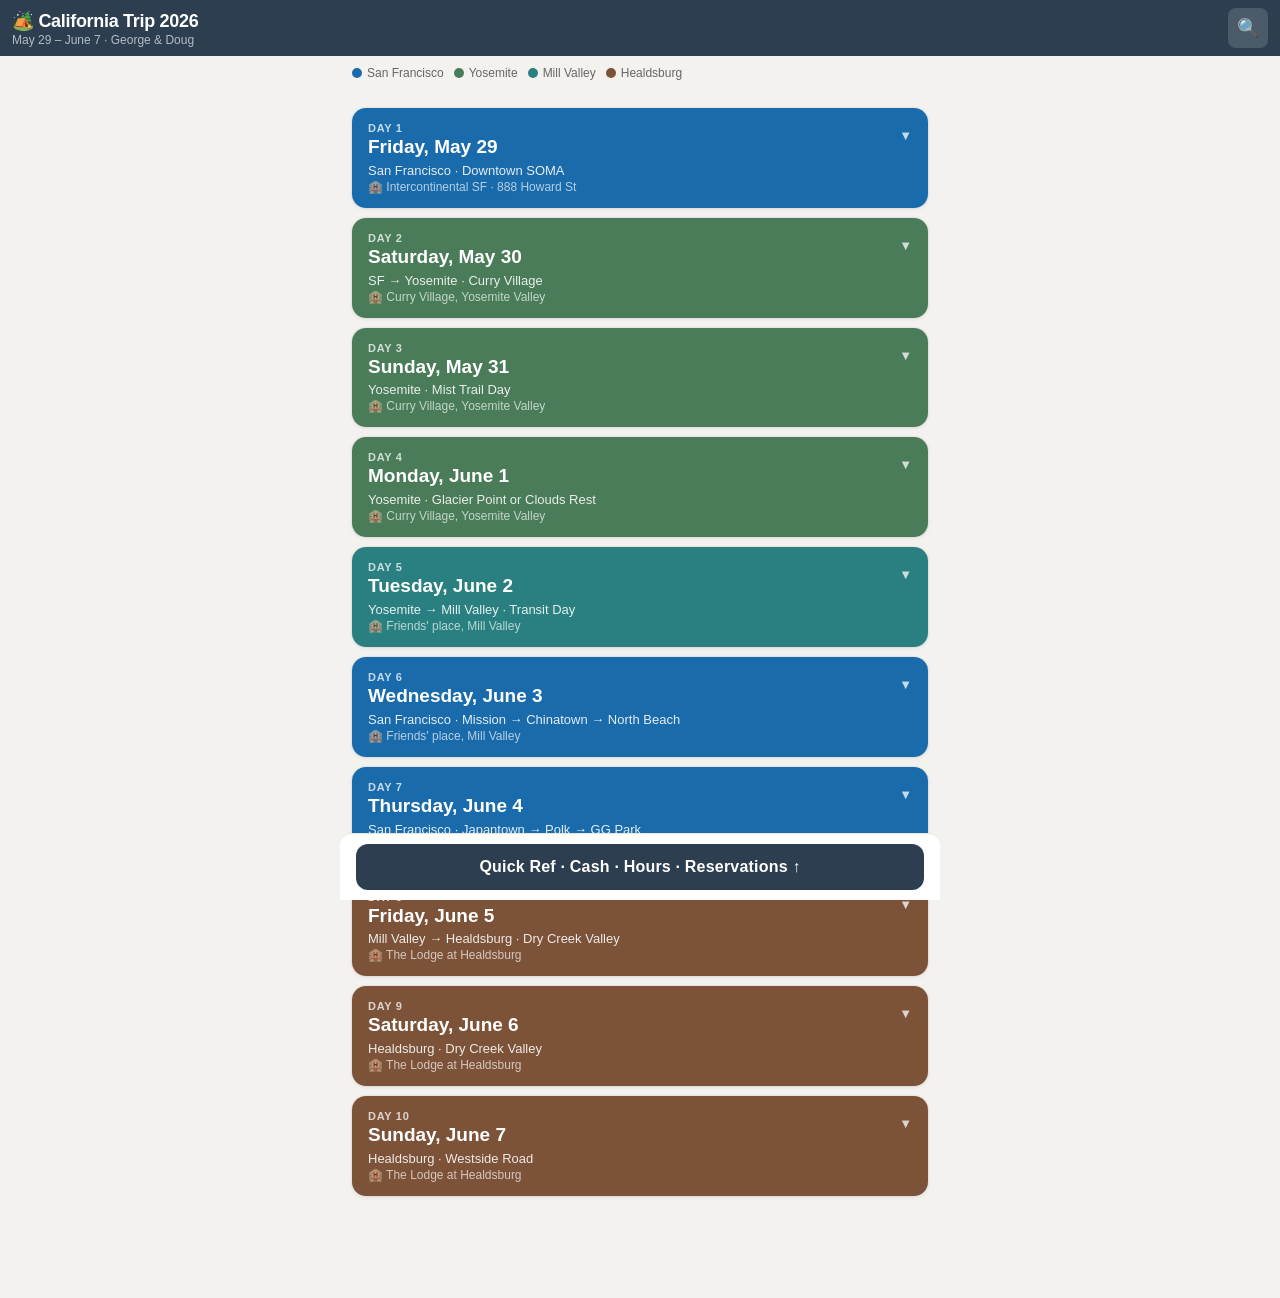
==== index.html @ 24414d47 "Add wedding weekend days and refactor JS state - Extend trip dates to June 7 (Days 9–10) - Update Da" ====
<!DOCTYPE html>
<html lang="en">
<head>
  <meta charset="UTF-8" />
  <meta name="viewport" content="width=device-width, initial-scale=1, viewport-fit=cover" />
  <meta name="theme-color" content="#2c3e50" />
  <meta name="apple-mobile-web-app-capable" content="yes" />
  <meta name="apple-mobile-web-app-status-bar-style" content="black-translucent" />
  <meta name="apple-mobile-web-app-title" content="CA Trip" />
  <link rel="manifest" href="manifest.json" />
  <link rel="apple-touch-icon" href="icon-192.svg" />
  <title>CA Trip 2026</title>
  <style>
    *, *::before, *::after { box-sizing: border-box; margin: 0; padding: 0; }

    :root {
      --bg: #f4f2ee;
      --card: #fff;
      --text: #1a1a1a;
      --muted: #666;
      --border: #e8e5df;
      --header-h: 56px;
    }

    html { font-size: 16px; }

    body {
      font-family: -apple-system, BlinkMacSystemFont, 'Segoe UI', Roboto, sans-serif;
      background: var(--bg);
      color: var(--text);
      min-height: 100vh;
      padding-bottom: calc(76px + env(safe-area-inset-bottom));
    }

    /* ── HEADER ── */
    #app-header {
      position: sticky;
      top: 0;
      z-index: 40;
      background: #2c3e50;
      color: #fff;
      padding-top: env(safe-area-inset-top);
    }

    .header-row {
      display: flex;
      align-items: center;
      justify-content: space-between;
      padding: 0 12px;
      height: var(--header-h);
    }

    .app-title {
      font-size: 18px;
      font-weight: 700;
      letter-spacing: -0.3px;
    }

    .app-dates {
      font-size: 12px;
      opacity: 0.65;
      font-weight: 400;
      margin-top: 1px;
    }

    .header-btn {
      width: 40px;
      height: 40px;
      border: none;
      background: rgba(255,255,255,0.15);
      color: #fff;
      border-radius: 8px;
      font-size: 18px;
      cursor: pointer;
      display: flex;
      align-items: center;
      justify-content: center;
      flex-shrink: 0;
    }

    .header-btn:active { background: rgba(255,255,255,0.28); }

    /* ── SEARCH ── */
    #search-bar {
      background: #243342;
      padding: 8px 12px;
      display: flex;
      gap: 8px;
      align-items: center;
    }

    #search-bar.hidden { display: none; }

    #search-input {
      flex: 1;
      background: #fff;
      border: none;
      border-radius: 8px;
      padding: 10px 14px;
      font-size: 16px;
      outline: none;
      color: var(--text);
    }

    #search-input::placeholder { color: #999; }

    #search-close-btn {
      background: rgba(255,255,255,0.15);
      border: none;
      color: #fff;
      border-radius: 8px;
      width: 36px;
      height: 36px;
      font-size: 16px;
      cursor: pointer;
      flex-shrink: 0;
    }

    #search-history {
      background: #2c3e50;
      padding: 6px 12px 10px;
      display: flex;
      flex-wrap: wrap;
      gap: 6px;
    }

    #search-history.hidden { display: none; }

    .history-chip {
      background: rgba(255,255,255,0.15);
      border: none;
      color: #fff;
      border-radius: 14px;
      padding: 5px 13px;
      font-size: 13px;
      cursor: pointer;
    }

    .history-chip:active { background: rgba(255,255,255,0.28); }

    /* ── SEARCH RESULTS ── */
    #search-results {
      background: var(--card);
      min-height: 60px;
    }

    #search-results.hidden { display: none; }

    .search-empty {
      padding: 40px 20px;
      text-align: center;
      color: var(--muted);
      font-size: 15px;
    }

    .search-result {
      padding: 14px 16px;
      border-bottom: 1px solid var(--border);
      cursor: pointer;
      -webkit-tap-highlight-color: transparent;
    }

    .search-result:active { background: #f5f5f2; }

    .result-tag {
      font-size: 11px;
      text-transform: uppercase;
      letter-spacing: 0.5px;
      color: #aaa;
      margin-bottom: 3px;
    }

    .result-main {
      font-size: 15px;
      font-weight: 600;
      color: var(--text);
      line-height: 1.3;
    }

    .result-sub {
      font-size: 13px;
      color: var(--muted);
      margin-top: 3px;
      line-height: 1.4;
    }

    mark {
      background: rgba(255, 210, 0, 0.45);
      color: inherit;
      border-radius: 2px;
      padding: 0 1px;
    }

    /* ── MAIN ── */
    #main-content { padding: 8px 0 16px; }

    /* ── DAY CARD ── */
    .day-card {
      margin: 8px 12px;
      border-radius: 14px;
      overflow: hidden;
      background: var(--card);
      box-shadow: 0 1px 4px rgba(0,0,0,0.08), 0 0 0 1px rgba(0,0,0,0.04);
    }

    .day-header {
      padding: 14px 16px;
      cursor: pointer;
      -webkit-tap-highlight-color: transparent;
      display: flex;
      align-items: flex-start;
      justify-content: space-between;
      gap: 12px;
      user-select: none;
    }

    .sf       .day-header { background: #1a6bac; }
    .yosemite .day-header { background: #4a7c59; }
    .marin    .day-header { background: #2a8080; }
    .healdsburg .day-header { background: #7c5339; }

    .day-header:active { filter: brightness(0.92); }

    .day-header-text { color: #fff; flex: 1; min-width: 0; }

    .day-label {
      font-size: 11px;
      font-weight: 700;
      text-transform: uppercase;
      letter-spacing: 0.7px;
      opacity: 0.75;
      margin-bottom: 2px;
    }

    .day-date {
      font-size: 19px;
      font-weight: 700;
      line-height: 1.2;
    }

    .day-loc {
      font-size: 13px;
      opacity: 0.88;
      margin-top: 4px;
    }

    .day-stay {
      font-size: 12px;
      opacity: 0.68;
      margin-top: 2px;
    }

    .chevron {
      color: rgba(255,255,255,0.75);
      font-size: 13px;
      flex-shrink: 0;
      margin-top: 6px;
      transition: transform 0.15s;
    }

    .day-card.open .chevron { transform: rotate(180deg); }

    /* ── SECTIONS ── */
    .sections { display: none; padding: 6px 10px 10px; }
    .day-card.open .sections { display: block; }

    .section {
      border: 1px solid var(--border);
      border-radius: 10px;
      margin: 6px 0;
      overflow: hidden;
      background: var(--card);
    }

    .section-header {
      display: flex;
      align-items: center;
      padding: 11px 13px;
      cursor: pointer;
      -webkit-tap-highlight-color: transparent;
      gap: 9px;
      background: #fafaf8;
      user-select: none;
    }

    .section-header:active { background: #f0ede8; }

    .section-icon { font-size: 18px; flex-shrink: 0; width: 24px; text-align: center; }

    .section-label-text {
      font-size: 15px;
      font-weight: 600;
      color: var(--text);
      flex: 1;
    }

    .section-badges { display: flex; gap: 4px; }

    .badge {
      font-size: 13px;
      line-height: 1;
      padding: 2px 1px;
    }

    .section-chev {
      font-size: 11px;
      color: #bbb;
      flex-shrink: 0;
      transition: transform 0.15s;
    }

    .section.open .section-chev { transform: rotate(180deg); }

    /* ── SECTION BODY ── */
    .section-body {
      display: none;
      padding: 12px 14px 14px;
      border-top: 1px solid var(--border);
    }

    .section.open .section-body { display: block; }

    .section-content {
      font-size: 14px;
      line-height: 1.65;
      color: #2a2a2a;
      white-space: pre-line;
    }

    .section-address {
      display: flex;
      align-items: flex-start;
      gap: 6px;
      margin-top: 10px;
      padding: 8px 10px;
      background: #f5f3ef;
      border-radius: 8px;
      font-size: 13px;
      color: #555;
      line-height: 1.4;
    }

    .section-notes { margin-top: 10px; display: flex; flex-direction: column; gap: 6px; }

    .note {
      display: flex;
      align-items: flex-start;
      gap: 8px;
      padding: 8px 10px;
      border-radius: 8px;
      font-size: 13px;
      line-height: 1.5;
    }

    .note-cash { background: #fef9e7; border: 1px solid #f0d060; color: #7a5800; }
    .note-warn { background: #fff3e0; border: 1px solid #ffcc80; color: #7a4400; }
    .note-res  { background: #e8f4fb; border: 1px solid #90caf9; color: #1a4e80; }
    .note-info { background: #f4f4f2; border: 1px solid #ddd;    color: #555; }

    .note-icon { flex-shrink: 0; }
    .note-text { flex: 1; }

    /* ── BOTTOM BAR ── */
    #bottom-bar {
      position: fixed;
      bottom: 0;
      left: 0;
      right: 0;
      padding: 10px 16px;
      padding-bottom: calc(10px + env(safe-area-inset-bottom));
      background: var(--card);
      border-top: 1px solid var(--border);
      z-index: 40;
    }

    #quick-ref-btn {
      width: 100%;
      padding: 14px;
      background: #2c3e50;
      color: #fff;
      border: none;
      border-radius: 12px;
      font-size: 16px;
      font-weight: 600;
      cursor: pointer;
      letter-spacing: 0.2px;
    }

    #quick-ref-btn:active { background: #243342; }

    /* ── QUICK REF SHEET ── */
    #sheet-backdrop {
      position: fixed;
      inset: 0;
      background: rgba(0,0,0,0.45);
      z-index: 50;
      opacity: 0;
      transition: opacity 0.2s;
      display: none;
    }

    #sheet-backdrop.vis { opacity: 1; }

    #quick-ref-sheet {
      position: fixed;
      bottom: 0;
      left: 0;
      right: 0;
      background: var(--card);
      border-radius: 18px 18px 0 0;
      z-index: 51;
      display: none;
      flex-direction: column;
      max-height: 82vh;
      transform: translateY(100%);
      transition: transform 0.25s ease-out;
      box-shadow: 0 -4px 24px rgba(0,0,0,0.18);
    }

    #quick-ref-sheet.vis { transform: translateY(0); display: flex; }

    .sheet-handle {
      width: 38px;
      height: 4px;
      background: #ccc;
      border-radius: 2px;
      margin: 12px auto 2px;
      flex-shrink: 0;
    }

    .sheet-title-row {
      display: flex;
      align-items: center;
      justify-content: space-between;
      padding: 6px 16px 12px;
      flex-shrink: 0;
    }

    .sheet-title { font-size: 17px; font-weight: 700; }

    .sheet-close-btn {
      width: 30px;
      height: 30px;
      border: none;
      background: #eeece8;
      border-radius: 50%;
      font-size: 15px;
      color: #555;
      cursor: pointer;
      display: flex;
      align-items: center;
      justify-content: center;
    }

    .sheet-tabs {
      display: flex;
      border-bottom: 1px solid var(--border);
      overflow-x: auto;
      -webkit-overflow-scrolling: touch;
      scrollbar-width: none;
      flex-shrink: 0;
    }

    .sheet-tabs::-webkit-scrollbar { display: none; }

    .sheet-tab {
      flex-shrink: 0;
      padding: 11px 15px;
      border: none;
      background: none;
      font-size: 14px;
      font-weight: 500;
      cursor: pointer;
      color: #888;
      border-bottom: 2px solid transparent;
      white-space: nowrap;
    }

    .sheet-tab.active {
      color: #2c3e50;
      border-bottom-color: #2c3e50;
      font-weight: 700;
    }

    #sheet-content {
      overflow-y: auto;
      -webkit-overflow-scrolling: touch;
      flex: 1;
      padding: 4px 16px calc(20px + env(safe-area-inset-bottom));
    }

    .ref-item {
      padding: 13px 0;
      border-bottom: 1px solid var(--border);
    }

    .ref-item:last-child { border-bottom: none; }

    .ref-name {
      font-size: 15px;
      font-weight: 600;
      color: var(--text);
      margin-bottom: 3px;
    }

    .ref-detail {
      font-size: 14px;
      color: var(--muted);
      line-height: 1.5;
    }

    /* ── LEGEND ── */
    .legend {
      display: flex;
      gap: 10px;
      flex-wrap: wrap;
      padding: 10px 12px;
      margin: 0 12px 0;
    }

    .legend-item {
      display: flex;
      align-items: center;
      gap: 5px;
      font-size: 12px;
      color: var(--muted);
    }

    .legend-dot {
      width: 10px;
      height: 10px;
      border-radius: 50%;
      flex-shrink: 0;
    }

    /* ── DEEP DIVE SHEET ── */
    #deep-dive-sheet {
      position: fixed;
      bottom: 0; left: 0; right: 0;
      background: var(--card);
      border-radius: 18px 18px 0 0;
      z-index: 51;
      display: none;
      flex-direction: column;
      max-height: 90vh;
      transform: translateY(100%);
      transition: transform 0.25s ease-out;
      box-shadow: 0 -4px 24px rgba(0,0,0,0.18);
    }

    #deep-dive-sheet.vis { transform: translateY(0); display: flex; }

    .dd-header {
      display: flex;
      align-items: flex-start;
      justify-content: space-between;
      padding: 6px 16px 10px;
      flex-shrink: 0;
      gap: 12px;
      border-bottom: 1px solid var(--border);
    }

    .dd-day-badge {
      font-size: 11px;
      font-weight: 700;
      text-transform: uppercase;
      letter-spacing: 0.5px;
      color: var(--muted);
      margin-bottom: 2px;
    }

    .dd-title { font-size: 16px; font-weight: 700; color: var(--text); line-height: 1.3; }
    .dd-subtitle { font-size: 13px; color: var(--muted); margin-top: 2px; }

    #dd-content {
      overflow-y: auto;
      -webkit-overflow-scrolling: touch;
      flex: 1;
      padding-bottom: calc(24px + env(safe-area-inset-bottom));
    }

    .dd-timeline { padding: 12px 16px 14px; border-bottom: 1px solid var(--border); }

    .dd-group-label {
      font-size: 11px;
      font-weight: 700;
      text-transform: uppercase;
      letter-spacing: 0.5px;
      color: var(--muted);
      padding: 14px 16px 2px;
    }

    .timeline-row {
      display: flex;
      gap: 10px;
      padding: 7px 0;
      border-bottom: 1px solid #f0ede8;
      align-items: baseline;
    }

    .timeline-row:last-child { border-bottom: none; }

    .timeline-time {
      font-size: 12px;
      color: var(--muted);
      flex-shrink: 0;
      width: 104px;
      font-variant-numeric: tabular-nums;
    }

    .timeline-info { flex: 1; }
    .timeline-activity { font-size: 14px; font-weight: 600; color: var(--text); }
    .timeline-note { font-size: 12px; color: var(--muted); margin-top: 1px; }

    .dd-section { border-top: 1px solid var(--border); }

    .dd-section-header {
      display: flex;
      align-items: center;
      padding: 12px 16px;
      cursor: pointer;
      -webkit-tap-highlight-color: transparent;
      gap: 10px;
      user-select: none;
    }

    .dd-section-header:active { background: #f5f3ef; }
    .dd-section-icon { font-size: 18px; flex-shrink: 0; width: 24px; text-align: center; }

    .dd-section-label-wrap { flex: 1; }
    .dd-section-label { font-size: 15px; font-weight: 600; color: var(--text); }
    .dd-section-meta { font-size: 12px; color: var(--muted); margin-top: 1px; }

    .dd-chev { font-size: 11px; color: #bbb; flex-shrink: 0; transition: transform 0.15s; }
    .dd-section.open .dd-chev { transform: rotate(180deg); }

    .dd-section-body { display: none; padding: 2px 16px 14px; }
    .dd-section.open .dd-section-body { display: block; }

    .dd-content-text {
      font-size: 14px;
      line-height: 1.65;
      color: #2a2a2a;
      white-space: pre-line;
    }

    .dd-address {
      display: flex;
      gap: 6px;
      margin: 8px 0;
      padding: 8px 10px;
      background: #f5f3ef;
      border-radius: 8px;
      font-size: 13px;
      color: #555;
    }

    .dd-tips { margin-top: 10px; display: flex; flex-direction: column; gap: 3px; }

    .dd-tip {
      display: flex;
      align-items: flex-start;
      gap: 8px;
      font-size: 13px;
      color: #444;
      line-height: 1.5;
      padding: 3px 0;
    }

    .dd-tip-dot {
      width: 5px; height: 5px;
      border-radius: 50%;
      background: #bbb;
      flex-shrink: 0;
      margin-top: 7px;
    }

    /* Checklist */
    .dd-checklist { padding: 6px 16px 8px; }

    .checklist-item {
      display: flex;
      align-items: flex-start;
      gap: 10px;
      padding: 9px 0;
      border-bottom: 1px solid #f0ede8;
      cursor: pointer;
      -webkit-tap-highlight-color: transparent;
    }

    .checklist-item:last-child { border-bottom: none; }

    .checklist-cb {
      width: 20px; height: 20px;
      border: 2px solid #ccc;
      border-radius: 5px;
      flex-shrink: 0;
      margin-top: 1px;
      display: flex;
      align-items: center;
      justify-content: center;
      font-size: 12px;
      transition: background 0.1s, border-color 0.1s;
    }

    .checklist-item.checked .checklist-cb { background: #4a7c59; border-color: #4a7c59; color: #fff; }
    .checklist-text { font-size: 14px; color: var(--text); line-height: 1.5; flex: 1; }
    .checklist-item.checked .checklist-text { color: #aaa; text-decoration: line-through; }

    /* Deep dive button on day card */
    .deep-dive-btn-wrap { padding: 4px 4px 8px; }

    .deep-dive-btn {
      width: 100%;
      padding: 11px 14px;
      background: #f0ede8;
      border: 1px solid var(--border);
      border-radius: 10px;
      font-size: 14px;
      font-weight: 600;
      color: #2c3e50;
      cursor: pointer;
      text-align: left;
      display: flex;
      align-items: center;
      gap: 8px;
    }

    .deep-dive-btn:active { background: #e5e1da; }
    .deep-dive-btn-arrow { margin-left: auto; color: #aaa; }

    /* ── RESPONSIVE ── */
    @media (min-width: 600px) {
      #main-content, .legend { max-width: 600px; margin-left: auto; margin-right: auto; }
      .day-card { margin: 10px auto; max-width: 576px; }
      #bottom-bar { max-width: 600px; left: 50%; transform: translateX(-50%); border-radius: 12px 12px 0 0; }
      #quick-ref-sheet { max-width: 600px; left: 50%; transform: translateX(-50%) translateY(100%); border-radius: 18px 18px 0 0; }
      #quick-ref-sheet.vis { transform: translateX(-50%) translateY(0); }
      #deep-dive-sheet { max-width: 600px; left: 50%; transform: translateX(-50%) translateY(100%); border-radius: 18px 18px 0 0; }
      #deep-dive-sheet.vis { transform: translateX(-50%) translateY(0); }
    }
  </style>
</head>
<body>

<!-- ── HEADER ── -->
<header id="app-header">
  <div class="header-row">
    <div>
      <div class="app-title">🏕️ California Trip 2026</div>
      <div class="app-dates">May 29 – June 7 · George &amp; Doug</div>
    </div>
    <button class="header-btn" id="search-toggle" aria-label="Search">🔍</button>
  </div>
  <div id="search-bar" class="hidden">
    <input type="search" id="search-input" placeholder="Search places, times, addresses…" autocomplete="off" />
    <button id="search-close-btn">✕</button>
  </div>
  <div id="search-history" class="hidden"></div>
</header>

<!-- ── SEARCH RESULTS ── -->
<div id="search-results" class="hidden"></div>

<!-- ── LEGEND ── -->
<div class="legend" id="legend">
  <div class="legend-item"><div class="legend-dot" style="background:#1a6bac"></div> San Francisco</div>
  <div class="legend-item"><div class="legend-dot" style="background:#4a7c59"></div> Yosemite</div>
  <div class="legend-item"><div class="legend-dot" style="background:#2a8080"></div> Mill Valley</div>
  <div class="legend-item"><div class="legend-dot" style="background:#7c5339"></div> Healdsburg</div>
</div>

<!-- ── MAIN ── -->
<main id="main-content"></main>

<!-- ── BOTTOM BAR ── -->
<div id="bottom-bar">
  <button id="quick-ref-btn">Quick Ref · Cash · Hours · Reservations ↑</button>
</div>

<!-- ── QUICK REF SHEET ── -->
<div id="sheet-backdrop"></div>
<div id="quick-ref-sheet">
  <div class="sheet-handle"></div>
  <div class="sheet-title-row">
    <span class="sheet-title">Quick Reference</span>
    <button class="sheet-close-btn" id="sheet-close-btn">✕</button>
  </div>
  <div class="sheet-tabs">
    <button class="sheet-tab active" data-tab="cashOnly">💵 Cash Only</button>
    <button class="sheet-tab" data-tab="hours">⏰ Hours</button>
    <button class="sheet-tab" data-tab="reservations">📋 Reservations</button>
    <button class="sheet-tab" data-tab="transit">🚗 Transit</button>
  </div>
  <div id="sheet-content"></div>
</div>

<!-- ── DEEP DIVE SHEET ── -->
<div id="deep-dive-sheet">
  <div class="sheet-handle"></div>
  <div class="dd-header">
    <div>
      <div class="dd-day-badge" id="dd-day-badge"></div>
      <div class="dd-title" id="dd-title"></div>
      <div class="dd-subtitle" id="dd-subtitle"></div>
    </div>
    <button class="sheet-close-btn" id="deep-dive-close-btn">✕</button>
  </div>
  <div id="dd-content"></div>
</div>

<script>
// ─── DATA ────────────────────────────────────────────────────────────────────

const DAYS = [
  {
    id: 1,
    date: 'Friday, May 29',
    location: 'San Francisco',
    sublocation: 'Downtown SOMA',
    theme: 'sf',
    stay: 'Intercontinental SF · 888 Howard St',
    sections: [
      {
        label: 'Arrival',
        icon: '✈️',
        content: 'Land SFO ~10am. Drive to Intercontinental, check in, get settled.',
        address: 'Intercontinental SF · 888 Howard St, San Francisco',
        notes: []
      },
      {
        label: 'Lunch',
        icon: '🍴',
        content: 'Ferry Building Marketplace — artisan food vendors, local produce, great for grazing. Walkable from hotel across the Embarcadero.',
        address: '1 Ferry Building, San Francisco',
        notes: [
          { type: 'info', text: '~15 min walk from Intercontinental via Embarcadero' }
        ]
      },
      {
        label: 'Afternoon',
        icon: '🏛️',
        content: 'SOMA exploration: SFMOMA, nearby galleries, neighborhood walk.',
        address: 'SFMOMA · 151 3rd St, San Francisco',
        notes: [
          { type: 'info', text: 'SFMOMA hours: 10am–5pm daily (Thu until 9pm)' }
        ]
      },
      {
        label: 'Dinner',
        icon: '🍽️',
        content: 'Anchovy Bar — seafood-focused, wine-driven spot in the Mission District.',
        address: '579 Valencia St, San Francisco',
        notes: []
      },
      {
        label: 'Evening',
        icon: '🌙',
        content: 'Return to Intercontinental. Rest up — early Yosemite departure tomorrow.',
        notes: []
      }
    ]
  },
  {
    id: 2,
    date: 'Saturday, May 30',
    location: 'SF → Yosemite',
    sublocation: 'Curry Village',
    theme: 'yosemite',
    stay: 'Curry Village, Yosemite Valley',
    sections: [
      {
        label: 'Morning',
        icon: '☕',
        content: 'Meet friends in SF, final coffee, depart for Yosemite via Hwy 120 through Groveland.',
        notes: [
          { type: 'info', text: 'Hwy 120 entrance via Groveland · ~4–5 hrs from SF' },
          { type: 'warning', text: 'Digital entrance pass required — have confirmation from recreation.gov' }
        ]
      },
      {
        label: 'Lunch',
        icon: '🍴',
        content: 'Iron Door Saloon — historic gold-rush era bar and grill in Groveland. Good stopping point midway to Yosemite.',
        address: '18761 Main St, Groveland, CA',
        notes: [
          { type: 'info', text: 'Roughly halfway to Yosemite — good timing stop' }
        ]
      },
      {
        label: 'Afternoon',
        icon: '🌲',
        content: 'Arrive Curry Village. Check in, get oriented. Valley Floor Loop — easy stroll with views of Half Dome and El Capitan.',
        address: 'Curry Village (Half Dome Village), Yosemite Valley',
        notes: [
          { type: 'info', text: 'Valley Floor Loop: ~13 mi full loop; any section makes for a great stroll' }
        ]
      },
      {
        label: 'Dinner',
        icon: '🍽️',
        content: 'Curry Village Pizza Deck or Bar 1899 — casual options right at base camp.',
        address: 'Curry Village, Yosemite Valley',
        notes: [
          { type: 'info', text: 'Pizza Deck is outdoor seating · Bar 1899 has a full bar — both at Curry Village' }
        ]
      },
      {
        label: 'Evening',
        icon: '🌙',
        content: 'Settle in, early rest — big hike day tomorrow.',
        notes: []
      }
    ],
    deepDive: {
      title: 'Yosemite Hiking Guide',
      subtitle: 'Days 2–5 · All hikes, entry, logistics & packing list',
      timeline: [
        { time: 'Day 2 · Arrival',    activity: 'Valley Floor Loop or Vernal Fall Footbridge', note: 'Easy — 1–2 hrs after the drive' },
        { time: 'Day 3 · Full day',   activity: 'Mist Trail: Vernal + Nevada Falls',           note: '6.4 mi · 2,000 ft · start by 7:30am' },
        { time: 'Day 4 · Half/full',  activity: 'Glacier Point + Sentinel Dome, or Clouds Rest', note: 'Drive required' },
        { time: 'Day 5 · Morning',    activity: 'Lower Yosemite Falls + checkout',             note: '45–60 min · on road by 11am' },
      ],
      stops: [
        {
          icon: '🎫',
          label: 'Entry Notes — Read First',
          meta: 'No timed-entry required for 2026',
          address: 'Yosemite National Park · Hwy 120 via Groveland',
          content: 'No timed-entry reservations required for 2026 — NPS eliminated the system.\n\nEntrance queues: Expect 60–90 min waits between 8am–5pm in peak season. Avoid by:\n• Buying a digital day pass at recreation.gov (use the pre-paid lane)\n• Arriving before 8am or after 5pm\n\nGlacier Point Road: Open for the 2026 season.\n\nMist Trail note: The JMT "Ice Cut" between Clark Point and Panorama Trail Junction is closed through late June for repairs. The Mist Trail to Nevada Fall remains fully open — this only affects the JMT-Panorama loop variant, not your route.',
          tips: [
            'Digital pass at recreation.gov → skip the toll booth queue entirely',
            'America the Beautiful pass covers entry if you have one',
            'Tioga Road (for Clouds Rest): confirm open before planning — typically opens mid-May',
          ],
          notes: [
            { type: 'reservation', text: 'Buy digital entrance pass at recreation.gov to skip entry queues' },
          ],
        },
        {
          icon: '🚌',
          label: 'Valley Shuttle — Park Your Car',
          meta: 'Free · covers all Valley trailheads',
          content: 'Staying at Curry Village means your car is largely irrelevant for Valley hikes. The free Valley Shuttle covers everything:\n\n• Stop #16 — Happy Isles (Mist Trail trailhead)\n• Stop #6 — Lower Yosemite Falls trailhead\n• Stop #17 — Mirror Lake / Valley east\n• Stop #5 — Yosemite Village / Visitor Center\n\nDrive only for Glacier Point Road and Clouds Rest (Tioga Road).',
          tips: [
            'Shuttle runs frequently — expanded summer hours',
            'Curry Village to Happy Isles (Mist Trail): ~5 min ride',
            'Valley parking fills completely by 9am — let the shuttle handle it',
          ],
          notes: [],
        },
        {
          icon: '🥾',
          label: 'Mist Trail — Vernal & Nevada Falls',
          meta: 'Day 3 · Strenuous · 6.4 mi · 2,000 ft · 5–6 hrs',
          address: 'Happy Isles Trailhead · Shuttle stop #16',
          content: 'The single best day hike in Yosemite Valley. Ascend via the Mist Trail (steep granite staircase through Vernal Fall spray), reach Nevada Fall, descend via JMT switchbacks. Late May/early June is prime: falls at full force, wildflowers, manageable temperatures.\n\nRoute options:\n• A: Vernal Fall Footbridge only — 1.6 mi RT, 1–1.5 hrs (arrival day or rest day)\n• B: Top of Vernal Fall — 2.4 mi RT, ~3 hrs, strenuous\n• C (recommended): Full loop Mist Trail up, JMT down — 6.4 mi, 5–6 hrs\n\nFar fewer people past Vernal Fall. Nevada Fall viewpoint is spectacular and much less crowded.',
          tips: [
            'Start by 7:30am — lower trail crowds by 9am, thins significantly above Vernal Fall',
            'Expect to get soaked on the staircase — wear rain jacket, pack phone in ziplock bag',
            'Wet granite steps are genuinely slippery — use handrails, take your time',
            'Carry 2L+ water; refill at Emerald Pool or Nevada Fall area (filter required)',
            'Nevada Fall top: stay behind railings — drop is unguarded in places',
          ],
          notes: [
            { type: 'warning', text: 'JMT "Ice Cut" closure does NOT affect the standard Mist Trail loop — your route is fully open' },
          ],
        },
        {
          icon: '⛰️',
          label: 'Glacier Point',
          meta: 'Day 4 option · Easy · 0.6 mi viewpoint · 1 hr drive each way',
          address: 'Glacier Point Road (16 mi from Hwy 41 junction)',
          content: '3,200-foot sheer drop to Yosemite Valley with Half Dome directly across. Not a hike — one of the world\'s great viewpoints. Best 3–5pm for warm afternoon light on Half Dome.\n\nAdd-ons from Glacier Point Road:\n• Sentinel Dome (2 mi before GP): 2.2 mi RT, 400 ft, 1.5–2 hrs — 360° summit view, arguably better than Glacier Point\n• Taft Point (same trailhead): 2.2 mi RT, dramatic overhanging ledge, vertiginous\n\nBest combo: Hike Sentinel Dome → drive to Glacier Point viewpoint for sunset.',
          tips: [
            'Depart Curry Village by 2pm for golden afternoon light',
            'Parking fills mid-morning on weekends — arrive before 9am or go in the afternoon',
          ],
          notes: [],
        },
        {
          icon: '🏔️',
          label: 'Clouds Rest',
          meta: 'Day 4 alternative · Strenuous · 12.5 mi · 2,300 ft · 6–8 hrs',
          address: 'Sunrise Lakes Trailhead · Tioga Road (Hwy 120) · ~1 hr drive',
          content: 'Granite spine 1,000 ft above Half Dome — no permit lottery, no cables, no crowds. Panoramic views from 9,926 ft. The ambitious alternative to Glacier Point.\n\nFinal 0.5 miles: narrow exposed ridge with steep drop-offs on both sides. Not technical but confidence-inducing. Views from just before the ridge are still excellent if it feels too exposed.',
          tips: [
            'Start by 7am — thunderstorm risk builds in the afternoon on this exposed summit',
            'Aim to summit by 11am–noon; descend immediately if clouds build',
            'Carry 2.5–3L water from trailhead — no water at summit',
            'Microspikes may help if snow remains in late May on north-facing sections',
            'High elevation (~10,000 ft) — pace slower than valley elevation',
            'Confirm Tioga Road open: nps.gov/yose/planyourvisit/conditions.htm',
          ],
          notes: [
            { type: 'warning', text: 'Start by 7am. Descend immediately if clouds build — exposed summit in thunderstorms' },
            { type: 'warning', text: 'Confirm Tioga Road is open before planning this hike' },
          ],
        },
        {
          icon: '💧',
          label: 'Lower Yosemite Falls',
          meta: 'Day 5 morning · Easy · 1.2 mi · 45–60 min',
          address: 'Lower Yosemite Fall Trailhead · Shuttle stop #6',
          content: 'Easy flat loop to the base of the tallest waterfall in North America. Perfect for Day 5 before checkout. Late May–early June is the best time — falls at maximum flow from snowmelt.\n\nTake the Valley Shuttle from Curry Village to stop #6. Back at Curry Village by 9am easily.',
          tips: [
            'Start 7–8am on departure day — peaceful and uncrowded early',
            'Photo: bridge at base of Lower Falls framing the full drop, and looking up the full 2,425 ft',
          ],
          notes: [],
        },
        {
          icon: '🌿',
          label: 'Valley Floor Loop',
          meta: 'Day 2 arrival · Easy · 2–5 hrs · flat',
          content: 'Flat network of paths through meadows, river crossings, and iconic viewpoints. Many of Yosemite\'s best photo angles are along the valley floor at dawn and dusk.\n\nHighlights:\n• Sentinel Meadow — El Capitan and Cathedral Rocks\n• Valley View / El Capitan Meadow — the classic Yosemite photograph\n• Cook\'s Meadow — Half Dome and Yosemite Falls in one frame\n• Mirror Lake (shuttle #17) — Half Dome reflection on calm mornings',
          tips: [
            'Use the shuttle to position yourself at different points and walk sections',
            'Dawn and dusk: best light and most wildlife (deer, black bears active)',
          ],
          notes: [],
        },
      ],
      logistics: [
        {
          icon: '🌤️',
          label: 'Weather (Late May / Early June)',
          content: 'Valley daytime: 65–80°F. Mornings: 45–55°F — layers needed. Afternoons: thunderstorms can build at higher elevations (especially Clouds Rest — start early).\n\nWaterfalls at peak flow from snowmelt — Mist Trail at its most spectacular and most soaking.\n\nSnow possible above 8,000 ft on Tioga Road routes in late May.',
        },
        {
          icon: '🐻',
          label: 'Bear Safety',
          content: 'Black bears active in late spring:\n• Store ALL food in bear boxes at Curry Village (provided at tent cabins)\n• No food, trash, or scented items in your car — ever, even day bags\n• On trail: bear canister for long stops\n\nDeer common in meadows at dawn/dusk — keep distance.',
        },
        {
          icon: '💧',
          label: 'Water on Trail',
          content: 'Multiple sources on all Valley trails — always filter or treat (Giardia is present).\n\nStarting load: 2L per person minimum. 2.5–3L for Clouds Rest (no water at summit).\n\nRefill points: Merced River at Happy Isles, Emerald Pool (above Vernal Fall), Nevada Fall area.',
        },
        {
          icon: '👥',
          label: 'Crowd Strategy',
          content: 'Mist Trail lower section is the most crowded trail in the park. Start before 8am — crowds thin significantly above Vernal Fall at ~mile 1.5.\n\nYour window (Fri May 30 – Mon June 2) is mixed: weekend days are busier. Early starts solve most of it.',
        },
      ],
      checklists: [
        {
          id: 'yosemite-pack',
          label: '🎒 Packing List',
          items: [
            'Lightweight packable rain jacket — essential for Mist Trail',
            'Moisture-wicking base layer (not cotton)',
            'Light fleece or mid-layer for mornings and high elevation',
            'Hiking shoes with grip (wet granite on Mist Trail is slippery)',
            'Trekking poles — helpful on Mist Trail descent',
            'Sun hat and sunglasses',
            'Daypack (20–30L)',
            'Water filter or purification tablets',
            '2–3L water capacity (bottles or reservoir)',
            'Downloaded offline Yosemite map (AllTrails or Gaia GPS)',
            'Microspikes — if attempting Clouds Rest in late May',
            'Headlamp — for pre-dawn starts',
            'Sunscreen SPF 50+',
            'Bug repellent (late May meadows)',
            'Blister kit, ibuprofen, bandages',
            'Snacks and trail lunch (no food services on trail)',
            'Ziplock bag for phone — Mist Trail spray',
            'Digital entrance pass (recreation.gov)',
            'Bear box usage at Curry Village — mandatory',
            'NPS Yosemite app downloaded offline',
          ],
        },
      ],
    },
  },
  {
    id: 3,
    date: 'Sunday, May 31',
    location: 'Yosemite',
    sublocation: 'Mist Trail Day',
    theme: 'yosemite',
    stay: 'Curry Village, Yosemite Valley',
    sections: [
      {
        label: 'Breakfast',
        icon: '☕',
        content: 'Curry Village Market — grab supplies and pack a trail lunch for the hike.',
        address: 'Curry Village Market, Yosemite Valley',
        notes: [
          { type: 'info', text: 'Pack lunch, snacks, and plenty of water — long hike day ahead' }
        ]
      },
      {
        label: 'Morning',
        icon: '🥾',
        content: 'Mist Trail — Vernal Fall + Nevada Fall extension. One of Yosemite\'s iconic hikes. Expect to get soaked near the falls — bring a rain jacket or poncho.',
        address: 'Happy Isles Trailhead, Yosemite Valley',
        notes: [
          { type: 'warning', text: '6–9 miles total, moderate-to-strenuous. Bring rain jacket/poncho for the mist.' },
          { type: 'info', text: 'Vernal Fall: ~3 mi RT · Nevada Fall extension: ~7 mi RT' },
          { type: 'info', text: 'Start early to beat crowds and afternoon heat' }
        ]
      },
      {
        label: 'Lunch',
        icon: '🎒',
        content: 'Trail lunch at Nevada Fall viewpoint or Vernal Fall footbridge.',
        notes: []
      },
      {
        label: 'Afternoon',
        icon: '🌿',
        content: 'Return from hike, rest at Curry Village. Optional gentle Valley exploration.',
        notes: []
      },
      {
        label: 'Dinner',
        icon: '🍽️',
        content: 'Curry Village Pizza Deck or Bar 1899.',
        address: 'Curry Village, Yosemite Valley',
        notes: []
      },
      {
        label: 'Evening',
        icon: '🌙',
        content: 'Night walk in the Valley or rest. Watch for deer.',
        notes: []
      }
    ],
    deepDive: {
      title: 'Mist Trail Deep Dive',
      subtitle: 'Vernal & Nevada Falls Loop · 6.4 mi · 2,000 ft · 5–6 hrs',
      timeline: [
        { time: '7:30am',    activity: 'Depart Curry Village on shuttle',      note: 'Stop #16 · Happy Isles' },
        { time: '7:45am',    activity: 'Start hiking from Happy Isles',        note: 'Beat the 9am crowd surge' },
        { time: '~9:00am',   activity: 'Top of Vernal Fall',                   note: '~1.5 mi · 1,000 ft gain' },
        { time: '~11:00am',  activity: 'Nevada Fall summit',                   note: '~3.2 mi · 2,000 ft total' },
        { time: '~11:30am',  activity: 'Lunch at Nevada Fall viewpoint',       note: 'Trail lunch with a view' },
        { time: '~1:30pm',   activity: 'Back at Happy Isles via JMT',          note: 'Gradual switchback descent' },
        { time: '~2:00pm',   activity: 'Shuttle back to Curry Village',        note: 'Rest of day free' },
      ],
      stops: [
        {
          icon: '🚌',
          label: 'Getting There',
          meta: 'Take the shuttle — do not drive',
          content: 'Valley parking fills completely by 9am. Take the free Valley Shuttle from Curry Village to Stop #16 (Happy Isles trailhead).\n\n~5 min ride. The shuttle drops you right at the start of the trail.',
          tips: [],
          notes: [],
        },
        {
          icon: '🌊',
          label: 'The Mist Trail Staircase',
          meta: 'Mile 0 to ~1.5 · 1,000 ft gain · where you get soaked',
          content: 'The famous granite staircase climbs directly through Vernal Fall mist. In late May, this is heavy spray — not drizzle. You will get soaked from the knees up.\n\nThe steps are wet, polished granite. They are genuinely slippery — use the handrails and take your time. Slipping accidents on this section happen every season.\n\nAbove the staircase: Emerald Pool — beautiful calm water above the fall. Excellent rest stop and refill point.',
          tips: [
            'Put rain jacket on before the staircase starts — faster than stopping mid-climb',
            'Pack phone in a ziplock bag before you leave Curry Village',
            'Trekking poles useful here for extra stability on descent and wet steps',
            'Crowds thin significantly past the top of Vernal Fall (~mile 1.5) — push through',
          ],
          notes: [
            { type: 'warning', text: 'Wet granite steps — use handrails, no rushing, watch footing' },
          ],
        },
        {
          icon: '🏔️',
          label: 'Nevada Fall',
          meta: 'Mile 3.2 · 2,000 ft total gain · the payoff',
          content: 'Nevada Fall viewpoint is one of the finest views in the park — Half Dome directly across, the Valley spread far below. This is where the crowds disappear entirely.\n\nTake your time here. Eat lunch. This is the point.',
          tips: [
            'Stay behind railings at the overlook — drop is unguarded in places',
            'Photo: Half Dome framed directly behind Nevada Fall from the overlook',
            'Photo: Liberty Cap and Nevada Fall together on the JMT descent',
          ],
          notes: [
            { type: 'warning', text: 'Nevada Fall top: stay behind railings — drop is unguarded in places' },
          ],
        },
        {
          icon: '🔽',
          label: 'JMT Descent',
          meta: 'Nevada Fall → Happy Isles · easier on knees than out-and-back',
          content: 'Descend via the John Muir Trail switchbacks — more gradual than the Mist Trail, much kinder on your knees. This is why the loop is better than out-and-back.\n\nThe JMT passes Clark Point, another excellent viewpoint en route down.\n\nNOTE: The JMT "Ice Cut" closure (Clark Point to Panorama Junction) does NOT affect this descent — your route to Happy Isles is fully open.',
          tips: [
            'Trekking poles help significantly on the descent if knees are feeling the climb',
            'Keep a steady pace — it\'s easy to go too fast on switchbacks and blow out your knees',
          ],
          notes: [],
        },
      ],
      logistics: [
        {
          icon: '🎒',
          label: 'What to Pack Today',
          content: '• Rain jacket — on before the Mist Trail staircase\n• Ziplock bag for phone\n• 2L+ water per person; refill at Emerald Pool or Nevada Fall (filter required)\n• Trail lunch\n• Trekking poles — optional but useful on the staircase and descent\n• Hiking shoes with grip — wet granite does not forgive trail runners',
        },
        {
          icon: '📸',
          label: 'Photo Spots',
          content: '1. Vernal Fall footbridge — classic framed view of the fall\n2. Top of Mist Trail staircase — looking back down the valley\n3. Emerald Pool above Vernal Fall — turquoise water, dramatic walls\n4. Nevada Fall overlook — Half Dome centered in background\n5. JMT descent — Liberty Cap and Nevada Fall together',
        },
        {
          icon: '💧',
          label: 'Water Sources',
          content: '• Merced River at Happy Isles trailhead\n• Vernal Fall footbridge area\n• Emerald Pool (above Vernal Fall) — filter required\n• Nevada Fall area — filter required\n\nCarry at least 2L from the start. Refill and filter at Emerald Pool if running low before Nevada Fall.',
        },
      ],
      checklists: [],
    },
  },
  {
    id: 4,
    date: 'Monday, June 1',
    location: 'Yosemite',
    sublocation: 'Glacier Point or Clouds Rest',
    theme: 'yosemite',
    stay: 'Curry Village, Yosemite Valley',
    sections: [
      {
        label: 'Breakfast',
        icon: '☕',
        content: 'Curry Village Meadow Grill — outdoor grill, good for a hearty morning meal.',
        address: 'Curry Village, Yosemite Valley',
        notes: []
      },
      {
        label: 'Morning',
        icon: '⛰️',
        content: 'Option A — Glacier Point overlook: drive up (~1 hr), stunning 360° views of Half Dome, the Valley, and the High Sierra. Easy walk at the top.\n\nOption B — Clouds Rest hike: strenuous ridge hike above Half Dome elevation with incredible panoramic views.',
        notes: [
          { type: 'info', text: 'Glacier Point: ~1 hr drive from Curry Village · Overlook at 7,214 ft' },
          { type: 'warning', text: 'Clouds Rest: ~14 mi RT, strenuous — best if legs recovered from Mist Trail' }
        ]
      },
      {
        label: 'Lunch',
        icon: '🍴',
        content: 'Degnan\'s Kitchen — deli-style sandwiches and quick bites in Yosemite Village.',
        address: 'Yosemite Village (near Visitor Center), Yosemite Valley',
        notes: []
      },
      {
        label: 'Afternoon',
        icon: '🌿',
        content: 'Explore the Valley at leisure — Yosemite Village, Mirror Lake trail, or rest.',
        notes: []
      },
      {
        label: 'Dinner',
        icon: '🍽️',
        content: 'Curry Village Pizza Deck or Bar 1899.',
        address: 'Curry Village, Yosemite Valley',
        notes: []
      },
      {
        label: 'Evening',
        icon: '🥂',
        content: 'Ahwahnee Bar — sundowners at the historic Ahwahnee Hotel. Open to the public; no hotel stay required. Worth dressing up slightly.',
        address: 'The Ahwahnee Hotel, Yosemite Valley',
        notes: [
          { type: 'cash', text: 'Ahwahnee Bar — verify cash-only before going' },
          { type: 'info', text: 'Open to public — no hotel stay required' }
        ]
      }
    ],
    deepDive: {
      title: 'Glacier Point & Clouds Rest',
      subtitle: 'Choose your Day 4 adventure',
      timeline: [
        { time: 'Option A',  activity: 'Glacier Point drive (depart 2pm)',         note: 'Half day · easy · stunning sunset views' },
        { time: 'Option A+', activity: 'Glacier Point + Sentinel Dome',            note: 'Full afternoon · moderate · better 360° views' },
        { time: 'Option B',  activity: 'Clouds Rest full day (depart 7am)',        note: 'Strenuous · 12.5 mi · above Half Dome' },
      ],
      stops: [
        {
          icon: '🌅',
          label: 'Glacier Point',
          meta: 'Easy · 0.6 mi viewpoint · depart by 2pm for sunset light',
          address: 'End of Glacier Point Road · ~1 hr drive from Curry Village',
          content: '3,200-foot sheer drop to Yosemite Valley with Half Dome directly across. Not a hike — one of the world\'s great viewpoints. Open for the 2026 season.\n\nBest visited 3–5pm for warm afternoon light on Half Dome. Sunset here is exceptional — plan to linger.',
          tips: [
            'Depart Curry Village by 2pm to catch golden afternoon light on Half Dome',
            'Parking fills by mid-morning on weekends — arriving in the afternoon is actually ideal',
            'Faces west into the Valley — sunset colors are extraordinary',
          ],
          notes: [],
        },
        {
          icon: '🗻',
          label: 'Sentinel Dome (add-on)',
          meta: 'Moderate · 2.2 mi RT · 400 ft · 1.5–2 hrs',
          address: 'Sentinel Dome Trailhead — 2 miles before Glacier Point on the road',
          content: '360-degree panoramic summit — El Capitan, Half Dome, the entire high Sierra. Arguably a better view than Glacier Point itself, with far fewer people.\n\nEasy to combine: hike Sentinel Dome first, then drive the remaining 2 miles to Glacier Point viewpoint. Best Day 4 pairing.',
          tips: [
            'Stop at the Sentinel Dome trailhead before reaching Glacier Point parking',
            'Taft Point shares this same trailhead: dramatic overhanging ledge, vertiginous — not for heights-averse',
            'Doing both Sentinel Dome + Taft Point is a solid 3–4 hr outing before the Glacier Point drive',
          ],
          notes: [],
        },
        {
          icon: '⛰️',
          label: 'Clouds Rest',
          meta: 'Strenuous · 12.5 mi · 2,300 ft · 6–8 hrs · depart 7am',
          address: 'Sunrise Lakes Trailhead · Tioga Road (Hwy 120) · ~1 hr drive',
          content: 'Granite spine 1,000 ft above Half Dome — no permit lottery, no cables, no crowds. Panoramic views from 9,926 ft. The most ambitious option — commit to a full day.\n\nFirst challenge: steep switchbacks ~1.5 miles in, gaining ~1,000 ft. Sustained but not technical.\n\nFinal 0.5 miles: narrow exposed granite ridge, steep drop-offs on both sides. Not technical — but bold. Views from just before the ridge are still excellent if it feels too exposed.\n\nHigh elevation (~10,000 ft) means thinner air — budget extra time.',
          tips: [
            'Start by 7am — thunderstorms build fast on this exposed summit in the afternoon',
            'Aim to be at summit by 11am–noon; descend immediately if clouds build',
            'Carry 2.5–3L water from trailhead — no water sources at summit',
            'Microspikes may help on north-facing snow patches in late May',
            '~1 hr drive from Curry Village via Big Oak Flat Road → Tioga Road',
            'Confirm Tioga Road is open: nps.gov/yose/planyourvisit/conditions.htm',
          ],
          notes: [
            { type: 'warning', text: 'Start by 7am. Descend immediately if clouds build — no shelter on the exposed summit ridge' },
            { type: 'warning', text: 'Confirm Tioga Road is open before planning this hike' },
          ],
        },
      ],
      logistics: [
        {
          icon: '🤔',
          label: 'Glacier Point vs. Clouds Rest',
          content: 'Glacier Point: 30 min from the car, iconic Half Dome view in comfort. Perfect if yesterday\'s Mist Trail left you tired or if you want a relaxed afternoon.\n\nClouds Rest: 6–8 hour full-day commitment, physically higher than Half Dome, more dramatic and earned. Best if you recovered well and want one more big day in the mountains.\n\nBoth are worth doing — on different days if schedule allows.',
        },
        {
          icon: '🚗',
          label: 'Getting There',
          content: 'Glacier Point: Drive from Curry Village — Hwy 41 south, then Glacier Point Road (16 miles). ~1 hr. No shuttle service to Glacier Point.\n\nClouds Rest: Drive from Curry Village — Big Oak Flat Road north, then Tioga Road (Hwy 120) east to Sunrise Lakes Trailhead. ~1 hr. Confirm Tioga Road open before going.',
        },
      ],
      checklists: [],
    },
  },
  {
    id: 5,
    date: 'Tuesday, June 2',
    location: 'Yosemite → Mill Valley',
    sublocation: 'Transit Day',
    theme: 'marin',
    stay: "Friends' place, Mill Valley",
    sections: [
      {
        label: 'Breakfast',
        icon: '☕',
        content: 'Curry Village Market — last Yosemite morning.',
        address: 'Curry Village Market, Yosemite Valley',
        notes: []
      },
      {
        label: 'Morning',
        icon: '🥾',
        content: 'Lower Yosemite Falls — short, easy hike (1 mi loop). Great farewell to the Valley.',
        address: 'Lower Yosemite Fall Trailhead, Yosemite Valley',
        notes: [
          { type: 'info', text: '~1 mile loop, easy — perfect relaxed morning before the drive' },
          { type: 'info', text: 'Best water flow late May/early June (peak snowmelt)' }
        ]
      },
      {
        label: 'Lunch',
        icon: '🍴',
        content: 'Curry Village Meadow Grill — final Yosemite meal before departure.',
        address: 'Curry Village, Yosemite Valley',
        notes: []
      },
      {
        label: 'Drive',
        icon: '🚗',
        content: 'Depart Yosemite for Mill Valley — ~3.5–4 hrs via Hwy 120 west to the Bay Area.',
        notes: [
          { type: 'info', text: '~3.5–4 hrs · Exit via Hwy 120 west (Groveland) · Golden Gate Bridge or Richmond Bridge into Marin' }
        ]
      },
      {
        label: 'Dinner',
        icon: '🍽️',
        content: 'Dinner with friends in Mill Valley.',
        notes: []
      },
      {
        label: 'Evening',
        icon: '🌙',
        content: "Settle in at friends' place in Mill Valley.",
        notes: []
      }
    ]
  },
  {
    id: 6,
    date: 'Wednesday, June 3',
    location: 'San Francisco',
    sublocation: 'Mission → Chinatown → North Beach',
    theme: 'sf',
    stay: "Friends' place, Mill Valley",
    sections: [
      {
        label: 'Breakfast',
        icon: '☕',
        content: 'Tartine Manufactory — legendary SF bakery. Exceptional coffee and pastries. Arrive early to beat the line.',
        address: '649 Guerrero St, San Francisco (Mission/SOMA border)',
        notes: [
          { type: 'warning', text: 'Arrive by 8:15am to beat the line' }
        ]
      },
      {
        label: 'Morning',
        icon: '🛍️',
        content: 'Valencia Street — wander north from ~16th St:\n\n• Paletería Nora (16th & Valencia) — Mexican paletas\n• Bi-Rite Market (18th & Valencia) — beloved neighborhood grocery & deli\n• Noun Vintage (20th & Valencia) — curated vintage clothing\n• Costume & Cake (22nd & Valencia) — specialty shop',
        address: 'Valencia St from 16th to 22nd St, San Francisco',
        notes: [
          { type: 'info', text: '~1.5 hrs, roughly 0.5 mi stroll · Most shops open by 11am' }
        ]
      },
      {
        label: 'Lunch',
        icon: '🥟',
        content: 'Good Mong Kok Bakery — classic Chinatown dim sum takeout. Order at the counter.',
        address: '1039 Stockton St, Chinatown, San Francisco',
        notes: [
          { type: 'cash', text: 'Cash preferred — bring bills' },
          { type: 'warning', text: 'Very busy 11:30am–1:30pm — arrive before noon if possible' },
          { type: 'info', text: '18 stools, mostly takeout · Order at counter' }
        ]
      },
      {
        label: 'Afternoon',
        icon: '🍵',
        content: 'Red Blossom Tea Company — exceptional tea shop on Grant Ave. Browse and buy; in-store tastings are no longer offered.',
        address: '735 Grant Ave, Chinatown, San Francisco',
        notes: [
          { type: 'warning', text: 'In-store tastings discontinued — browse and buy only' },
          { type: 'info', text: '~1.25 hrs to browse their full selection' }
        ]
      },
      {
        label: 'Late Afternoon',
        icon: '📚',
        content: 'City Lights Bookstore — iconic Beat Generation bookshop in North Beach. Excellent poetry and literature. Washington Square Park is 2 blocks away for a breather.',
        address: 'City Lights: 261 Columbus Ave, North Beach · Washington Square: Filbert & Stockton',
        notes: [
          { type: 'info', text: '~1.5 hrs · Walking total today: ~2 miles (Valencia + Chinatown + North Beach)' }
        ]
      },
      {
        label: 'Evening',
        icon: '🚗',
        content: 'Return to Mill Valley for dinner with friends.\n\nTransit options:\n• BART from Civic Center (~15 min walk) or Powell St\n• Rideshare from North Beach: ~30–40 min, ~$40–60',
        notes: [
          { type: 'info', text: 'BART: Civic Center or Powell St stations · Transfer at Embarcadero for ferry to Marin' }
        ]
      }
    ],
    deepDive: {
      title: 'SF Tea, Art & Neighborhood Deep Dive',
      subtitle: 'Valencia Street + Chinatown Tea Route',
      timeline: [
        { time: '8:00–9:00am',    activity: 'Tartine Manufactory',         note: 'Breakfast · SOMA' },
        { time: '9:30–11:00am',   activity: 'Valencia Street explore',      note: '~1.5 mi wander north' },
        { time: '11:00am–12:30pm',activity: 'Walk to Chinatown',            note: 'Via Mission or Market St' },
        { time: '12:30–1:15pm',   activity: 'Good Mong Kok Bakery',         note: 'Dim sum lunch' },
        { time: '1:15–2:30pm',    activity: 'Red Blossom Tea Company',      note: 'Browse & buy · Grant Ave' },
        { time: '2:30–4:00pm',    activity: 'City Lights + North Beach',    note: 'Books & stroll' },
        { time: '4:00–5:30pm',    activity: 'Transit to Mill Valley',       note: 'BART or rideshare' },
        { time: '6:00pm+',        activity: 'Dinner with friends',          note: 'Mill Valley' },
      ],
      stops: [
        {
          icon: '☕',
          label: 'Tartine Manufactory',
          meta: 'Breakfast · 8:00–9:00am',
          address: '649 Guerrero St, San Francisco',
          content: 'Iconic pastry destination. Sourdough croissants, excellent coffee. Worth the early wake.',
          tips: [
            'Arrive by 8:15am to beat the line',
            'Grab a sourdough croissant and a pastry to share',
            'Coffee is solid; tea not a priority here',
            '~20 min to eat, then walk or transit to Valencia',
          ],
          notes: [],
        },
        {
          icon: '🛍️',
          label: 'Valencia Street Wander',
          meta: 'Morning · 9:30–11:00am',
          address: 'Valencia St from 16th to 22nd St',
          content: 'Walk north from ~16th St. No fixed route — wander, dip into shops that appeal. Budget ~1.5hrs; you\'ll cover maybe 10–12 blocks.',
          tips: [
            'Paletería Nora (16th & Valencia) — colorful Mexican paletas',
            'Bi-Rite Market (18th & Valencia) — high-end grocer, beautiful design',
            'Noun Vintage (20th & Valencia) — curated vintage clothes',
            'Costume & Cake (22nd & Valencia) — quirky bookstore/café',
            'Dandelion Chocolate (18th & Guerrero, just west) — if craving chocolate',
            'Stop at intersections for murals and photos',
          ],
          notes: [],
        },
        {
          icon: '🚶',
          label: 'Walk to Chinatown',
          meta: 'Transit · 11:00am–12:30pm',
          address: 'Valencia → Chinatown Gate (Stockton & Bush)',
          content: 'Two route options depending on energy and time.',
          tips: [
            'Option A (scenic): Valencia → Mission Dolores Park → Grant Ave → Chinatown — ~2 mi, ~45–50 min walking',
            'Option B (faster): Valencia → Market St east → Stockton St north — ~1.5 mi, ~30–35 min walking',
            'Take Option A if energy is high; Option B if you want more time in Chinatown',
          ],
          notes: [],
        },
        {
          icon: '🥟',
          label: 'Good Mong Kok Bakery',
          meta: 'Lunch · 12:30–1:15pm',
          address: '1039 Stockton St, Chinatown',
          content: 'Legendary dim sum bakery. Point at what you want at the counter. Budget $8–15 per person for 3–4 items.',
          tips: [
            'Signature items: BBQ pork bun, egg tart, shrimp dumpling',
            'Cash preferred — ATM on Stockton nearby',
            'Lines move fast despite the crowds',
            'Take to go; eat at nearby benches if available',
          ],
          notes: [
            { type: 'cash', text: 'Cash preferred' },
            { type: 'warning', text: 'Peak hours 11:30am–1:30pm — you\'ll hit the tail end; move efficiently' },
          ],
        },
        {
          icon: '🍵',
          label: 'Red Blossom Tea Company',
          meta: 'Browse & shop · 1:15–2:30pm · 45–60 min',
          address: '831 Grant Ave, Chinatown',
          content: 'Treat this as a focused buying trip, not a tasting. Staff are knowledgeable — ask directly. Lead with your collection gaps vs. what you already source from Yunnan Sourcing and white2tea.',
          tips: [
            'Strategy: identify gaps vs. your YS/w2t collection before entering',
            'Ask staff: "What would you prioritize for an oolong and pu-erh collector?"',
            'Request to smell dry leaf before committing — they allow this',
            'Taiwanese oolongs (their strength): Alishan, Dong Ding, Li Shan, Oriental Beauty — $15–60/50g',
            'HK-style aged pu-erh: humid storage profile — good contrast to YS dry storage — $20–80+',
            'Chinese greens (reliable): Longjing, Biluochun — $10–35',
            'White tea: Fuding Baimudan and Shoumei — smaller selection but curated — $12–40',
            'Budget $50–120 for 2–3 focused purchases; avoid over-buying (travel storage is limited)',
            'Grab their card for future online orders',
          ],
          notes: [
            { type: 'warning', text: 'In-store tastings discontinued — browse and buy only' },
            { type: 'info', text: 'Ask about harvest date and storage conditions for any aged items' },
          ],
        },
        {
          icon: '📚',
          label: 'City Lights Bookstore',
          meta: 'North Beach · 2:30–4:00pm',
          address: '261 Columbus Ave, North Beach',
          content: 'Legendary Beat Generation bookshop. Three dense floors. Poetry section (rear, upper floor) is the heart of the place.',
          tips: [
            'Wander all three floors — not huge but very dense',
            'Poetry section is rear, upper floor — City Lights\' legacy',
            'Washington Square Park: 2 blocks away at Filbert & Stockton',
            'Saints Peter and Paul Church: gorgeous white church nearby, great photo',
            'Cafe Trieste (nearby): historic Italian café, atmospheric if touristy',
          ],
          notes: [],
        },
      ],
      logistics: [
        {
          icon: '🚗',
          label: 'Transit Back to Mill Valley',
          content: '• BART: Walk to Civic Center or Powell St → BART to Embarcadero → Ferry or rideshare to Marin\n• Rideshare direct: ~30–40 min, ~$40–60\n• Golden Gate Ferry: BART → Ferry Building → ferry to Marin (check schedule)\n\nRecommendation: Check ferry schedule before leaving. If you\'ll miss it, rideshare is faster and less stressful — you have a dinner to make.',
        },
        {
          icon: '⚡',
          label: 'Pacing & Energy',
          content: 'This is a FULL day on foot. Key notes:\n\n• 8–9am Tartine: High energy, standing\n• 9:30–11am Valencia: Moderate pace, meander and sit\n• 11am–12:30pm Walk to Chinatown: 45–50 min on feet — grab coffee en route if low\n• 12:30–1:15pm Good Mong Kok: Quick refuel\n• 1:15–2:30pm Red Blossom: Slow-paced browsing — perfect timing for the 2pm energy dip\n• 2:30–4pm City Lights: Standing, unhurried\n• 4–5:30pm Transit: Rest time',
        },
        {
          icon: '🎒',
          label: 'What to Bring',
          content: '• Comfortable walking shoes (2+ miles of strolling)\n• Small backpack or crossbody bag (for light purchases)\n• Cash (Good Mong Kok, Red Blossom)\n• Water bottle (refill at cafés)\n• Camera (Valencia murals, North Beach aesthetics)\n• Layers — SF June mornings are chilly, afternoons warm up',
        },
        {
          icon: '⚠️',
          label: 'What to Skip / Alternatives',
          content: 'If energy is low: Skip Valencia; replace with rest or a second coffee stop. Extend Red Blossom visit.\n\nIf compressed for time: Cut North Beach/City Lights; extend Red Blossom and grab tea at a Chinatown café.\n\nRain day: Use BART more liberally; skip outdoor walking sections; Tartine + Red Blossom + City Lights all work in rain.',
        },
      ],
      checklists: [
        {
          id: 'red-blossom',
          label: '🍵 Red Blossom Tea — Browsing Checklist',
          items: [
            'Identify gaps vs. your YS/w2t collection before entering',
            'Ask staff: "What\'s best for an oolong and pu-erh collector?"',
            'Request dry-leaf smell before committing to a purchase',
            'Taiwanese oolongs: ask about Alishan, Dong Ding, Li Shan, Oriental Beauty',
            'Aged pu-erh: ask about humid-storage options (contrast to YS dry storage)',
            'Ask about harvest date and storage conditions for any aged items',
            'Budget $50–120 for 2–3 focused purchases',
            'Request heat-sealed bags for loose-leaf purchases',
            'Grab their card for future online orders',
          ],
        },
      ],
    },
  },
  {
    id: 7,
    date: 'Thursday, June 4',
    location: 'San Francisco',
    sublocation: 'Japantown → Polk → GG Park',
    theme: 'sf',
    stay: "Friends' place, Mill Valley",
    sections: [
      {
        label: 'Breakfast',
        icon: '🍵',
        content: 'Song Tea & Ceramics — intimate tea tasting experience. Reservation via Tock required.',
        address: '2120 Sutter St, San Francisco',
        notes: [
          { type: 'reservation', text: 'Tock reservation required — confirm your booking before leaving' }
        ]
      },
      {
        label: 'Morning',
        icon: '🚶',
        content: 'Fillmore Street corridor — Japantown through Pacific Heights. Good coffee, small boutiques, great neighborhood energy.',
        address: 'Fillmore St from Sutter to Sacramento, San Francisco',
        notes: []
      },
      {
        label: 'Lunch',
        icon: '🦪',
        content: 'Swan Oyster Depot — legendary SF raw bar. Counter-only. Cash only. Closes 2:30pm sharp. Order fresh oysters, Dungeness crab, clam chowder.',
        address: '1517 Polk St, San Francisco (Polk Gulch)',
        notes: [
          { type: 'cash', text: 'Cash only — ATM nearby on Polk St' },
          { type: 'warning', text: 'Closes 2:30pm sharp — arrive by noon; line forms early' },
          { type: 'info', text: '18 counter stools only · No reservations' }
        ]
      },
      {
        label: 'Afternoon',
        icon: '🖼️',
        content: 'Option A — Fraenkel Gallery (49 Geary St): check website for current June exhibition before visiting.\n\nOption B — Evan Kinori (1367 Valencia St): Japanese-influenced menswear, open Thu 12–6pm only.\n\nOption C — Golden Gate Park: de Young Museum + Japanese Tea Garden + walk to Ocean Beach.',
        address: 'Fraenkel: 49 Geary St · Evan Kinori: 1367 Valencia · de Young: 50 Hagiwara Tea Garden Dr',
        notes: [
          { type: 'warning', text: 'Fraenkel Gallery: Check website for current June exhibition and hours' },
          { type: 'warning', text: 'Evan Kinori: Open Thu 12–6pm only · Closed Wednesdays' },
          { type: 'info', text: 'de Young + Japanese Tea Garden: plan ~2–3 hrs for the full park visit' }
        ]
      },
      {
        label: 'Dinner',
        icon: '🐓',
        content: 'Zuni Café — roast chicken for two is the signature dish. Order immediately on arrival — it takes ~1 hour. Warm, wood-fired room, excellent wine list.',
        address: '1658 Market St, San Francisco',
        notes: [
          { type: 'reservation', text: 'Order roast chicken for two on arrival — ~1 hr wait for the dish' },
          { type: 'info', text: 'Classic SF bistro atmosphere · Great natural wine list' }
        ]
      },
      {
        label: 'Evening',
        icon: '🚗',
        content: 'Return to Mill Valley after dinner.',
        notes: [
          { type: 'info', text: 'Rideshare from Market St to Mill Valley: ~30–40 min' }
        ]
      }
    ],
    deepDive: {
      title: 'Song Tea Morning',
      subtitle: 'Gong fu tasting + teaware browsing · Lower Pacific Heights',
      timeline: [
        { time: 'Reserved slot',  activity: 'Song Tea & Ceramics',           note: 'Seated gong fu tasting' },
        { time: '+60–90 min',     activity: 'Teaware browsing',               note: 'Song ceramics line + Red Blossom if needed' },
        { time: 'Late morning',   activity: 'Japantown / Fillmore walk',      note: 'Per Day 7 itinerary' },
        { time: 'Afternoon',      activity: 'Golden Gate Park',               note: 'de Young + Botanical Garden' },
      ],
      stops: [
        {
          icon: '🍵',
          label: 'Song Tea & Ceramics',
          meta: 'Seated tasting · 60–90 min · Reservation required',
          address: '2120 Sutter St, San Francisco, CA 94115',
          content: 'Intimate gong fu tasting bar — Peter Luong or staff guide you through 2–4 teas with multiple infusions each. Exceptional Taiwanese and Fujian sourcing: high-mountain oolongs (Lishan, Shan Lin Xi), dan cong, rock oolongs (Wuyi). Ask about current white and green tea offerings. Ceramics displayed throughout are also for sale.',
          tips: [
            'Book on Tock as early as possible — slots fill weeks out',
            'Add a note on Tock flagging your collection background for a more tailored session',
            'Confirm reservation 24–48 hours before; some slots require day-of reconfirmation',
            'Relaxed, unhurried pace — multiple infusions per tea, not a quick flight format',
            'Bring a small notebook for tasting notes: tea name, origin, harvest, aroma, finish, would-buy',
            'Budget for ceramics separately if you\'re likely to buy — Song\'s own line is gallery-quality',
            'Wed–Sun 9am–5pm; confirm hours before visiting',
          ],
          notes: [
            { type: 'reservation', text: 'Reservation required — book on Tock: exploretock.com/songtea' },
            { type: 'info', text: 'Est. cost $25–45/person; confirm current pricing on Tock' },
          ],
        },
        {
          icon: '🫖',
          label: 'Teaware Scouting',
          meta: 'What to look for in SF',
          content: 'Song and Red Blossom are the two legitimate teaware sources. Most Chinatown shops sell decorative, not functional ware — avoid heavy patterns or suspiciously low prices. Look for unglazed Yixing-style or plain white porcelain.',
          tips: [
            'Gaiwans: thin porcelain lip (thicker burns fingers), lid sits flush, ~100ml for gong fu',
            'Check interior glaze for pinholes or uneven coverage',
            'Cups: 30–60ml, smooth interior glaze, thin walls preferred',
            'Storage vessels: sealed tin or glazed ceramic — avoid plastic for long-term storage',
            'Song\'s ceramic line: functional and well-made, higher price but excellent craftsmanship',
            'Red Blossom accessory section: practical travel-grade gaiwans and basic cup sets',
          ],
          notes: [
            { type: 'warning', text: 'Chinatown tourist shops: decorative only — skip unless you find plain porcelain at quality price' },
          ],
        },
      ],
      logistics: [
        {
          icon: '📦',
          label: 'Travel Storage for Purchases',
          content: 'Loose-leaf: request heat-sealed bags; store separately from luggage with strong odors.\nPu-erh: leave in original wrapping until home storage.\nLoose oolongs: airtight zip-locks.\nTeaware: wrap in soft clothing in carry-on — never checked bag.',
        },
        {
          icon: '⚡',
          label: 'Pacing Note',
          content: 'Song Tea runs 60–90 min. Don\'t schedule anything immediately after — the session is meant to be unhurried. Japantown is a short walk or rideshare east; GG Park is a 10–15 min ride west.',
        },
      ],
      checklists: [
        {
          id: 'song-tea-tasting',
          label: '🍵 Tasting Notes Template',
          items: [
            'Tea name + origin',
            'Harvest season',
            'Dry leaf aroma',
            'Wet leaf aroma',
            'First infusion: color + taste',
            'How it changes across infusions',
            'Finish / lingering notes',
            'Would buy? Y/N',
          ],
        },
        {
          id: 'teaware-checklist',
          label: '🫖 Teaware Priority List',
          items: [
            '100ml gaiwan (backup or upgrade if Song has a notable piece)',
            '2–4 small gong fu cups (30–60ml)',
            'Pouring pitcher (gongdao bei) — if useful for home setup',
            'Skip Yixing teapots — hard to verify authenticity in SF',
          ],
        },
      ],
    },
  },
  {
    id: 8,
    date: 'Friday, June 5',
    location: 'Mill Valley → Healdsburg',
    sublocation: 'Dry Creek Valley',
    theme: 'healdsburg',
    stay: 'The Lodge at Healdsburg',
    sections: [
      {
        label: 'Drive',
        icon: '🚗',
        content: 'Mill Valley → Healdsburg — ~1h 15m via Hwy 101 north through Marin and Sonoma.',
        notes: [
          { type: 'info', text: '~1h 15m · Hwy 101 north · The Lodge at Healdsburg on arrival' }
        ]
      },
      {
        label: 'Morning',
        icon: '☀️',
        content: 'Healdsburg Plaza — beautiful Spanish colonial town square. Coffee, browse shops, get oriented.',
        address: 'Healdsburg Plaza, Healdsburg, CA',
        notes: []
      },
      {
        label: 'Lunch',
        icon: '🍴',
        content: 'Dry Creek General Store — classic California roadhouse, great sandwiches and local atmosphere.',
        address: '3495 Dry Creek Rd, Healdsburg, CA',
        notes: [
          { type: 'info', text: 'Classic stop en route to the Dry Creek Valley wineries' }
        ]
      },
      {
        label: 'Afternoon',
        icon: '🍷',
        content: 'Dry Creek Valley wineries:\n\n• A. Rafanelli Winery — family-owned, exceptional Zinfandel, appointment preferred\n• Preston Farm & Winery — organic, biodynamic, old-vine Zinfandel and Rhône varieties\n• Healdsburg Farmers\' Market (if timing works)',
        address: 'A. Rafanelli: 4685 W Dry Creek Rd · Preston: 9282 W Dry Creek Rd',
        notes: [
          { type: 'reservation', text: 'A. Rafanelli: Appointment preferred — call ahead' },
          { type: 'info', text: 'Dry Creek Valley is compact — wineries are close together on West Dry Creek Rd' }
        ]
      },
      {
        label: 'Welcome Party',
        icon: '🥂',
        content: 'Preston Farm & Winery — 6:00–9:00 PM.\n\nDress: Casual Chic — sundresses, skirts and tops, jumpsuits; trousers and t-shirts, denim and jackets.',
        address: 'Preston Farm & Winery, West Dry Creek Rd, Healdsburg, CA',
        notes: [
          { type: 'info', text: 'Wear sturdy shoes and bring layers' }
        ]
      }
    ]
  },
  {
    id: 9,
    date: 'Saturday, June 6',
    location: 'Healdsburg',
    sublocation: 'Dry Creek Valley',
    theme: 'healdsburg',
    stay: 'The Lodge at Healdsburg',
    sections: [
      {
        label: 'Morning',
        icon: '☀️',
        content: 'Free morning — Healdsburg Plaza, coffee, rest up before the big event.',
        address: 'Healdsburg Plaza, Healdsburg, CA',
        notes: []
      },
      {
        label: 'The Wedding',
        icon: '💍',
        content: 'Ceremony at 4:00 PM.\n\nDress: Formal with Flair — suits and dresses with fun colors, patterns, or accessories.',
        address: '4250 West Dry Creek Road, Healdsburg, CA',
        notes: [
          { type: 'info', text: 'Wear sturdy shoes and bring layers' }
        ]
      }
    ]
  },
  {
    id: 10,
    date: 'Sunday, June 7',
    location: 'Healdsburg',
    sublocation: 'Westside Road',
    theme: 'healdsburg',
    stay: 'The Lodge at Healdsburg',
    sections: [
      {
        label: 'Farewell Brunch',
        icon: '🌸',
        content: 'Farewell Brunch — 10:00 AM to 1:00 PM.\n\nDress: Sunday Morning Picnic Attire.',
        address: 'Dragonfly Farm & Floral, Westside Rd, Healdsburg, CA',
        notes: []
      }
    ]
  }
];

const QUICK_REF = {
  cashOnly: [
    { name: 'Good Mong Kok Bakery', detail: 'Cash preferred · 1039 Stockton St, Chinatown · Order at counter · Very busy 11:30am–1:30pm' },
    { name: 'Swan Oyster Depot', detail: 'Cash only · 1517 Polk St, San Francisco · Closes 2:30pm sharp · 18 counter stools · No reservations' },
    { name: 'Ahwahnee Bar', detail: 'Verify cash-only status · Yosemite Valley · Open to public (no hotel stay required)' }
  ],
  hours: [
    { name: 'Swan Oyster Depot', detail: 'Closes 2:30pm sharp — arrive by noon to avoid waiting or missing it entirely' },
    { name: 'Good Mong Kok Bakery', detail: 'Busiest 11:30am–1:30pm — arrive before noon for shorter wait' },
    { name: 'Tartine Manufactory', detail: 'Arrive by 8:15am to beat the morning line — Day 6 breakfast' },
    { name: 'Evan Kinori', detail: 'Open Thu only: 12–6pm · Closed Wednesdays · 1367 Valencia St' },
    { name: 'Red Blossom Tea', detail: 'In-store tastings discontinued — browse and buy only · 735 Grant Ave, Chinatown' },
    { name: 'Fraenkel Gallery', detail: 'Check website for June exhibition hours before visiting · 49 Geary St' }
  ],
  reservations: [
    { name: 'Song Tea & Ceramics', detail: 'Tock reservation required — confirm before Day 7 · 2120 Sutter St, SF' },
    { name: 'Zuni Café', detail: 'Order roast chicken for two immediately on arrival — ~1 hr wait for the dish · Day 7 dinner' },
    { name: 'A. Rafanelli Winery', detail: 'Appointment preferred — call ahead · 4685 W Dry Creek Rd, Healdsburg' },
    { name: 'Fraenkel Gallery', detail: 'Check website for current June exhibition before visiting · 49 Geary St, SF' },
    { name: 'Yosemite Entrance Pass', detail: 'Digital pass required via recreation.gov — have confirmation ready at park entrance' }
  ],
  transit: [
    { name: 'BART Stations (Day 6)', detail: 'Civic Center or Powell St · Day 6 return from North Beach to Mill Valley · Transfer at Embarcadero for ferry' },
    { name: 'Rideshare — North Beach → Mill Valley', detail: '~30–40 min drive · ~$40–60 · Day 6 evening' },
    { name: 'Rideshare — Market St → Mill Valley', detail: '~30–40 min drive · Day 7 after Zuni dinner' },
    { name: 'Golden Gate Ferry', detail: 'Ferry Building → Marin — check schedule in advance · seasonal timing varies' },
    { name: 'Yosemite — Hwy 120', detail: 'Enter via Groveland on Hwy 120 · ~4–5 hrs from SF · Pass Iron Door Saloon at midpoint' },
    { name: 'Mill Valley → Healdsburg', detail: '~1h 15m via Hwy 101 north · Day 8 morning drive' }
  ]
};

// ─── STATE ───────────────────────────────────────────────────────────────────

const state = { searchOpen: false, sheetOpen: false, currentTab: 'cashOnly', ddOpen: false };

// ─── INIT ─────────────────────────────────────────────────────────────────────

function init() {
  renderDays();
  setupSearch();
  setupSheet();
  document.getElementById('deep-dive-close-btn').addEventListener('click', closeDeepDive);
  setupServiceWorker();
}

// ─── RENDER DAYS ──────────────────────────────────────────────────────────────

function renderDays() {
  document.getElementById('main-content').innerHTML =
    DAYS.map(day => `
      <div class="day-card ${day.theme}" data-day="${day.id}">
        <div class="day-header" onclick="toggleDay(${day.id})">
          <div class="day-header-text">
            <div class="day-label">Day ${day.id}</div>
            <div class="day-date">${esc(day.date)}</div>
            <div class="day-loc">${esc(day.location)}${day.sublocation ? ` · ${esc(day.sublocation)}` : ''}</div>
            <div class="day-stay">🏨 ${esc(day.stay)}</div>
          </div>
          <div class="chevron">▼</div>
        </div>
        <div class="sections">
          ${day.sections.map(s => renderSection(day.id, s)).join('')}
          ${day.deepDive ? `
          <div class="deep-dive-btn-wrap">
            <button class="deep-dive-btn" onclick="openDeepDive(${day.id})">
              <span>📖</span><span>${esc(day.deepDive.title)}</span><span class="deep-dive-btn-arrow">→</span>
            </button>
          </div>` : ''}
        </div>
      </div>
    `).join('');
}

function renderSection(dayId, section) {
  const alertBadges = (section.notes || [])
    .filter(n => n.type !== 'info')
    .slice(0, 3)
    .map(n => `<span class="badge">${noteIcon(n.type)}</span>`)
    .join('');

  const notesHtml = (section.notes || []).map(n =>
    `<div class="note ${noteClass(n.type, section.label)}"><span class="note-icon">${noteIcon(n.type)}</span><span class="note-text">${esc(n.text)}</span></div>`
  ).join('');

  return `
    <div class="section" data-day="${dayId}" data-label="${esc(section.label)}">
      <div class="section-header" onclick="toggleSection(this.parentElement)">
        <span class="section-icon">${section.icon}</span>
        <span class="section-label-text">${esc(section.label)}</span>
        ${alertBadges ? `<div class="section-badges">${alertBadges}</div>` : ''}
        <span class="section-chev">▼</span>
      </div>
      <div class="section-body">
        <div class="section-content">${esc(section.content)}</div>
        ${section.address ? `<div class="section-address"><span>📍</span><span>${esc(section.address)}</span></div>` : ''}
        ${notesHtml ? `<div class="section-notes">${notesHtml}</div>` : ''}
      </div>
    </div>
  `;
}

function toggleDay(dayId) {
  document.querySelector(`.day-card[data-day="${dayId}"]`).classList.toggle('open');
}

function toggleSection(el) {
  el.classList.toggle('open');
}

// ─── SEARCH ───────────────────────────────────────────────────────────────────

function setupSearch() {
  const toggleBtn = document.getElementById('search-toggle');
  const input     = document.getElementById('search-input');
  const closeBtn  = document.getElementById('search-close-btn');
  const bar       = document.getElementById('search-bar');
  const results   = document.getElementById('search-results');
  const history   = document.getElementById('search-history');
  const main      = document.getElementById('main-content');
  const legend    = document.getElementById('legend');

  toggleBtn.addEventListener('click', () => {
    state.searchOpen = !state.searchOpen;
    bar.classList.toggle('hidden', !state.searchOpen);
    if (state.searchOpen) {
      input.focus();
      showHistory();
    } else {
      closeSearch();
    }
  });

  closeBtn.addEventListener('click', closeSearch);

  input.addEventListener('input', () => {
    const q = input.value.trim();
    history.classList.add('hidden');
    if (q.length >= 2) {
      const res = doSearch(q);
      renderSearchResults(res, q);
      results.classList.remove('hidden');
      main.classList.add('hidden');
      legend.classList.add('hidden');
    } else if (q.length === 0) {
      results.classList.add('hidden');
      main.classList.remove('hidden');
      legend.classList.remove('hidden');
      showHistory();
    }
  });

  input.addEventListener('keydown', e => {
    if (e.key === 'Enter' && input.value.trim()) saveHistory(input.value.trim());
    if (e.key === 'Escape') closeSearch();
  });
}

function closeSearch() {
  state.searchOpen = false;
  document.getElementById('search-bar').classList.add('hidden');
  document.getElementById('search-history').classList.add('hidden');
  document.getElementById('search-results').classList.add('hidden');
  document.getElementById('main-content').classList.remove('hidden');
  document.getElementById('legend').classList.remove('hidden');
  document.getElementById('search-input').value = '';
}

function doSearch(query) {
  const q = query.toLowerCase();
  const results = [];

  DAYS.forEach(day => {
    day.sections.forEach(section => {
      const haystack = [
        section.label, section.content, section.address || '',
        day.location, day.sublocation || '', day.stay, day.date,
        ...(section.notes || []).map(n => n.text)
      ].join(' ').toLowerCase();

      if (haystack.includes(q)) {
        results.push({ type: 'section', day, section });
      }
    });
  });

  const catLabels = { cashOnly: 'Cash Only', hours: 'Hours', reservations: 'Reservations', transit: 'Transit' };
  Object.entries(QUICK_REF).forEach(([cat, items]) => {
    items.forEach(item => {
      if (`${item.name} ${item.detail}`.toLowerCase().includes(q)) {
        results.push({ type: 'ref', cat, catLabel: catLabels[cat], item });
      }
    });
  });

  return results;
}

function renderSearchResults(results, query) {
  const container = document.getElementById('search-results');
  if (results.length === 0) {
    container.innerHTML = `<div class="search-empty">No results for "<strong>${esc(query)}</strong>"</div>`;
    return;
  }

  container.innerHTML = results.map(r => {
    if (r.type === 'section') {
      const snippet = r.section.content.replace(/\n/g, ' ').slice(0, 120);
      return `
        <div class="search-result" onclick="jumpTo(${r.day.id}, ${JSON.stringify(r.section.label)})">
          <div class="result-tag">Day ${r.day.id} · ${esc(r.day.date)}</div>
          <div class="result-main">${hilite(r.section.label, query)}</div>
          <div class="result-sub">${hilite(snippet, query)}${r.section.content.length > 120 ? '…' : ''}</div>
          ${r.section.address ? `<div class="result-sub">📍 ${hilite(r.section.address, query)}</div>` : ''}
        </div>
      `;
    } else {
      return `
        <div class="search-result" onclick="openSheet('${r.cat}')">
          <div class="result-tag">Quick Ref · ${esc(r.catLabel)}</div>
          <div class="result-main">${hilite(r.item.name, query)}</div>
          <div class="result-sub">${hilite(r.item.detail, query)}</div>
        </div>
      `;
    }
  }).join('');
}

function jumpTo(dayId, sectionLabel) {
  closeSearch();
  const card = document.querySelector(`.day-card[data-day="${dayId}"]`);
  if (!card) return;
  card.classList.add('open');
  const section = card.querySelector(`.section[data-label="${sectionLabel.replace(/"/g, '\\"')}"]`);
  if (section) section.classList.add('open');
  setTimeout(() => {
    const target = section || card;
    target.scrollIntoView({ behavior: 'smooth', block: 'start' });
  }, 60);
}

function hilite(text, query) {
  const safe = query.replace(/[.*+?^${}()|[\]\\]/g, '\\$&');
  return text.split(new RegExp(`(${safe})`, 'gi'))
    .map(p => p.toLowerCase() === query.toLowerCase() ? `<mark>${esc(p)}</mark>` : esc(p))
    .join('');
}

// ─── SEARCH HISTORY ───────────────────────────────────────────────────────────

function saveHistory(q) {
  let h = getHistory().filter(x => x !== q);
  h.unshift(q);
  localStorage.setItem('ca-trip-v2:history', JSON.stringify(h.slice(0, 6)));
}

function getHistory() {
  try { return JSON.parse(localStorage.getItem('ca-trip-v2:history') || '[]'); } catch { return []; }
}

function showHistory() {
  const div = document.getElementById('search-history');
  const h = getHistory();
  if (!h.length) { div.classList.add('hidden'); return; }
  div.innerHTML = h.map(q =>
    `<button class="history-chip" onclick="applyHistory(${JSON.stringify(q)})">${esc(q)}</button>`
  ).join('');
  div.classList.remove('hidden');
}

function applyHistory(q) {
  const input = document.getElementById('search-input');
  input.value = q;
  input.dispatchEvent(new Event('input'));
}

// ─── QUICK REF SHEET ──────────────────────────────────────────────────────────

function setupSheet() {
  document.getElementById('quick-ref-btn').addEventListener('click', () => openSheet(state.currentTab));
  document.getElementById('sheet-close-btn').addEventListener('click', closeSheet);
  document.getElementById('sheet-backdrop').addEventListener('click', () => {
    if (state.sheetOpen) closeSheet();
    else if (state.ddOpen) closeDeepDive();
  });

  document.querySelectorAll('.sheet-tab').forEach(tab => {
    tab.addEventListener('click', () => {
      state.currentTab = tab.dataset.tab;
      document.querySelectorAll('.sheet-tab').forEach(t => t.classList.toggle('active', t === tab));
      renderSheetContent(state.currentTab);
    });
  });
}

function openSheet(tab) {
  if (state.ddOpen) closeDeepDive();
  if (tab) {
    state.currentTab = tab;
    document.querySelectorAll('.sheet-tab').forEach(t =>
      t.classList.toggle('active', t.dataset.tab === tab)
    );
  }
  renderSheetContent(state.currentTab);

  const backdrop = document.getElementById('sheet-backdrop');
  const sheet    = document.getElementById('quick-ref-sheet');

  backdrop.style.display = 'block';
  sheet.style.display = 'flex';

  requestAnimationFrame(() => requestAnimationFrame(() => {
    backdrop.classList.add('vis');
    sheet.classList.add('vis');
  }));

  state.sheetOpen = true;
}

function closeSheet() {
  const backdrop = document.getElementById('sheet-backdrop');
  const sheet    = document.getElementById('quick-ref-sheet');
  backdrop.classList.remove('vis');
  sheet.classList.remove('vis');
  setTimeout(() => {
    backdrop.style.display = 'none';
    sheet.style.display = 'none';
  }, 260);
  state.sheetOpen = false;
}

function renderSheetContent(tab) {
  const items = QUICK_REF[tab] || [];
  document.getElementById('sheet-content').innerHTML = items.map(item => `
    <div class="ref-item">
      <div class="ref-name">${esc(item.name)}</div>
      <div class="ref-detail">${esc(item.detail)}</div>
    </div>
  `).join('');
}

// ─── SERVICE WORKER ───────────────────────────────────────────────────────────

function setupServiceWorker() {
  if ('serviceWorker' in navigator) {
    navigator.serviceWorker.register('./sw.js').catch(() => {});
  }
}

// ─── UTILS ────────────────────────────────────────────────────────────────────

const VALID_NOTE_TYPES = new Set(['cash', 'warning', 'reservation', 'info']);

function noteClass(type, sectionTitle) {
  if (!VALID_NOTE_TYPES.has(type)) console.warn(`Unknown note type "${type}" in section "${sectionTitle}"`);
  return type === 'cash' ? 'note-cash' : type === 'warning' ? 'note-warn' : type === 'reservation' ? 'note-res' : 'note-info';
}

function noteIcon(type) {
  return type === 'cash' ? '💵' : type === 'warning' ? '⚠️' : type === 'reservation' ? '📋' : 'ℹ️';
}

function esc(s) {
  return String(s)
    .replace(/&/g, '&amp;')
    .replace(/</g, '&lt;')
    .replace(/>/g, '&gt;')
    .replace(/"/g, '&quot;')
    .replace(/'/g, '&#39;');
}

// ─── DEEP DIVE ────────────────────────────────────────────────────────────────

function openDeepDive(dayId) {
  if (state.sheetOpen) closeSheet();
  const day = DAYS.find(d => d.id === dayId);
  if (!day || !day.deepDive) return;
  const dd = day.deepDive;

  document.getElementById('dd-day-badge').textContent = `Day ${day.id} · ${day.date}`;
  document.getElementById('dd-title').textContent = dd.title;
  document.getElementById('dd-subtitle').textContent = dd.subtitle;

  const content = document.getElementById('dd-content');
  content.innerHTML = [
    renderDDTimeline(dd.timeline),
    dd.stops.length ? `<div class="dd-group-label">Stop-by-Stop</div>` + dd.stops.map(renderDDSection).join('') : '',
    dd.logistics.length ? `<div class="dd-group-label">Logistics</div>` + dd.logistics.map(renderDDSection).join('') : '',
    dd.checklists.length ? `<div class="dd-group-label">Checklists</div>` + dd.checklists.map(renderChecklist).join('') : '',
  ].join('');

  const backdrop = document.getElementById('sheet-backdrop');
  const sheet    = document.getElementById('deep-dive-sheet');
  backdrop.style.display = 'block';
  sheet.style.display = 'flex';
  requestAnimationFrame(() => requestAnimationFrame(() => {
    backdrop.classList.add('vis');
    sheet.classList.add('vis');
  }));
  state.ddOpen = true;
}

function closeDeepDive() {
  const backdrop = document.getElementById('sheet-backdrop');
  const sheet    = document.getElementById('deep-dive-sheet');
  backdrop.classList.remove('vis');
  sheet.classList.remove('vis');
  setTimeout(() => {
    backdrop.style.display = 'none';
    sheet.style.display = 'none';
  }, 260);
  state.ddOpen = false;
}

function renderDDTimeline(rows) {
  return `
    <div class="dd-timeline">
      <div class="dd-group-label" style="padding:0 0 8px">Timeline</div>
      ${rows.map(r => `
        <div class="timeline-row">
          <div class="timeline-time">${esc(r.time)}</div>
          <div class="timeline-info">
            <div class="timeline-activity">${esc(r.activity)}</div>
            ${r.note ? `<div class="timeline-note">${esc(r.note)}</div>` : ''}
          </div>
        </div>
      `).join('')}
    </div>
  `;
}

function renderDDSection(s) {
  const notesHtml = (s.notes || []).map(n =>
    `<div class="note ${noteClass(n.type, s.label)}" style="margin-top:6px"><span class="note-icon">${noteIcon(n.type)}</span><span class="note-text">${esc(n.text)}</span></div>`
  ).join('');

  const tipsHtml = (s.tips || []).length
    ? `<div class="dd-tips">${s.tips.map(t => `<div class="dd-tip"><div class="dd-tip-dot"></div><span>${esc(t)}</span></div>`).join('')}</div>`
    : '';

  return `
    <div class="dd-section">
      <div class="dd-section-header" onclick="this.parentElement.classList.toggle('open')">
        <span class="dd-section-icon">${s.icon}</span>
        <div class="dd-section-label-wrap">
          <div class="dd-section-label">${esc(s.label)}</div>
          ${s.meta ? `<div class="dd-section-meta">${esc(s.meta)}</div>` : ''}
        </div>
        <span class="dd-chev">▼</span>
      </div>
      <div class="dd-section-body">
        ${s.address ? `<div class="dd-address"><span>📍</span><span>${esc(s.address)}</span></div>` : ''}
        <div class="dd-content-text">${esc(s.content)}</div>
        ${tipsHtml}
        ${notesHtml}
      </div>
    </div>
  `;
}

function renderChecklist(cl) {
  return `
    <div class="dd-checklist">
      <div class="dd-group-label" style="padding:8px 0 6px;font-size:13px">${esc(cl.label)}</div>
      ${cl.items.map((item, i) => {
        const key = `ca-trip-v2:check:${cl.id}-${i}`;
        const checked = localStorage.getItem(key) === '1';
        return `
          <div class="checklist-item${checked ? ' checked' : ''}" onclick="toggleCheck('${key}', this)">
            <div class="checklist-cb">${checked ? '✓' : ''}</div>
            <div class="checklist-text">${esc(item)}</div>
          </div>
        `;
      }).join('')}
    </div>
  `;
}

function toggleCheck(key, el) {
  const isChecked = el.classList.toggle('checked');
  el.querySelector('.checklist-cb').textContent = isChecked ? '✓' : '';
  localStorage.setItem(key, isChecked ? '1' : '0');
}

// ─── BOOT ─────────────────────────────────────────────────────────────────────

document.addEventListener('DOMContentLoaded', init);
</script>
</body>
</html>
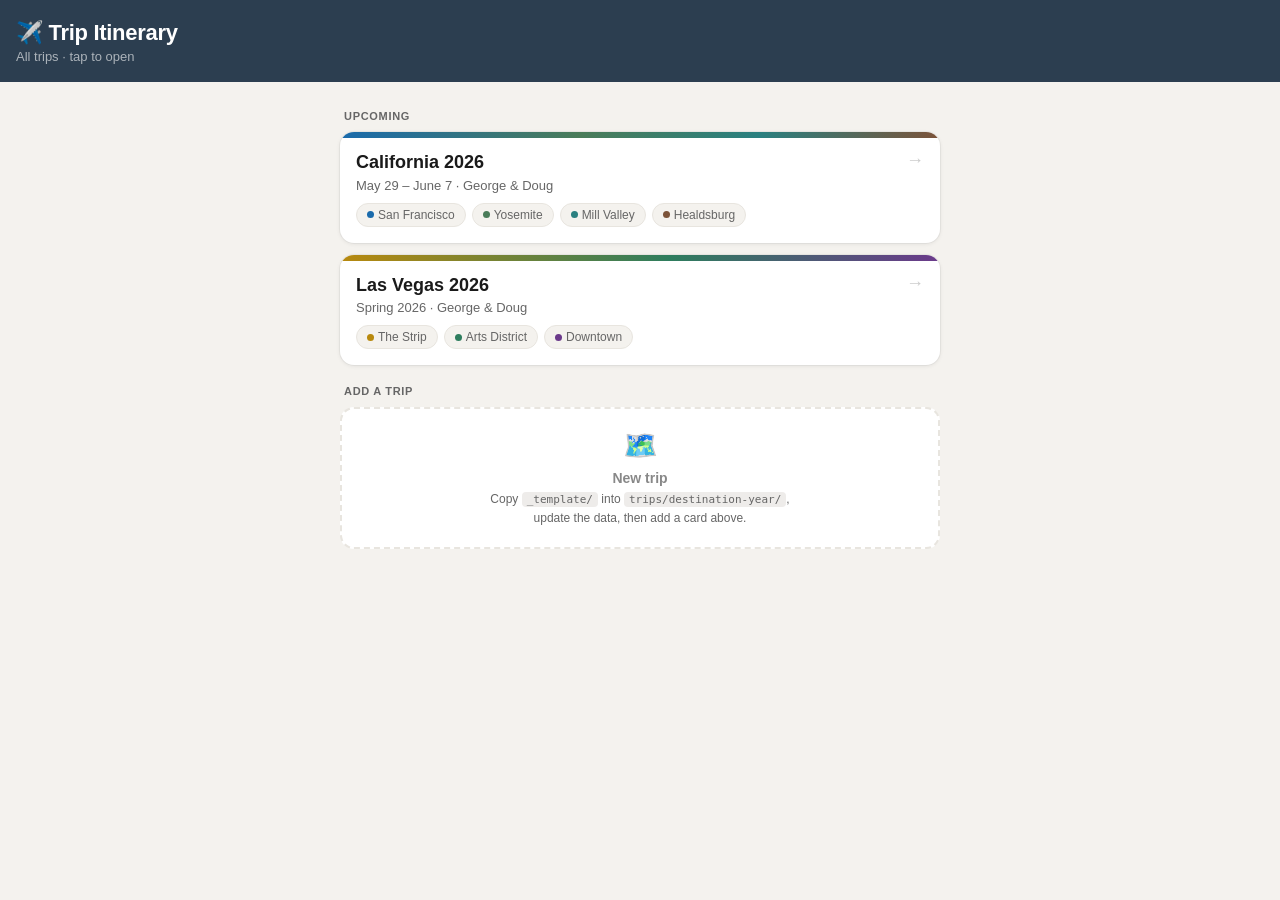
==== commit 2b89d2d8: "Add Las Vegas 2026 itinerary 4-day PWA itinerary (Sat–Tue, Park MGM) matching the California app str" ====
--- a/index.html
+++ b/index.html
@@ -2,14 +2,9 @@
 <html lang="en">
 <head>
   <meta charset="UTF-8" />
-  <meta name="viewport" content="width=device-width, initial-scale=1, viewport-fit=cover" />
+  <meta name="viewport" content="width=device-width, initial-scale=1" />
   <meta name="theme-color" content="#2c3e50" />
-  <meta name="apple-mobile-web-app-capable" content="yes" />
-  <meta name="apple-mobile-web-app-status-bar-style" content="black-translucent" />
-  <meta name="apple-mobile-web-app-title" content="CA Trip" />
-  <link rel="manifest" href="manifest.json" />
-  <link rel="apple-touch-icon" href="icon-192.svg" />
-  <title>CA Trip 2026</title>
+  <title>Trip Itinerary</title>
   <style>
     *, *::before, *::after { box-sizing: border-box; margin: 0; padding: 0; }
 
@@ -19,2330 +14,213 @@
       --text: #1a1a1a;
       --muted: #666;
       --border: #e8e5df;
-      --header-h: 56px;
-    }
-
-    html { font-size: 16px; }
+    }
 
     body {
       font-family: -apple-system, BlinkMacSystemFont, 'Segoe UI', Roboto, sans-serif;
       background: var(--bg);
       color: var(--text);
       min-height: 100vh;
-      padding-bottom: calc(76px + env(safe-area-inset-bottom));
-    }
-
-    /* ── HEADER ── */
-    #app-header {
-      position: sticky;
-      top: 0;
-      z-index: 40;
+    }
+
+    header {
       background: #2c3e50;
       color: #fff;
-      padding-top: env(safe-area-inset-top);
-    }
-
-    .header-row {
-      display: flex;
-      align-items: center;
-      justify-content: space-between;
-      padding: 0 12px;
-      height: var(--header-h);
-    }
-
-    .app-title {
-      font-size: 18px;
+      padding: 20px 16px 18px;
+    }
+
+    header h1 {
+      font-size: 22px;
       font-weight: 700;
       letter-spacing: -0.3px;
     }
 
-    .app-dates {
-      font-size: 12px;
-      opacity: 0.65;
-      font-weight: 400;
-      margin-top: 1px;
-    }
-
-    .header-btn {
-      width: 40px;
-      height: 40px;
-      border: none;
-      background: rgba(255,255,255,0.15);
-      color: #fff;
-      border-radius: 8px;
-      font-size: 18px;
-      cursor: pointer;
-      display: flex;
-      align-items: center;
-      justify-content: center;
-      flex-shrink: 0;
-    }
-
-    .header-btn:active { background: rgba(255,255,255,0.28); }
-
-    /* ── SEARCH ── */
-    #search-bar {
-      background: #243342;
-      padding: 8px 12px;
-      display: flex;
-      gap: 8px;
-      align-items: center;
-    }
-
-    #search-bar.hidden { display: none; }
-
-    #search-input {
-      flex: 1;
-      background: #fff;
-      border: none;
-      border-radius: 8px;
-      padding: 10px 14px;
-      font-size: 16px;
-      outline: none;
-      color: var(--text);
-    }
-
-    #search-input::placeholder { color: #999; }
-
-    #search-close-btn {
-      background: rgba(255,255,255,0.15);
-      border: none;
-      color: #fff;
-      border-radius: 8px;
-      width: 36px;
-      height: 36px;
-      font-size: 16px;
-      cursor: pointer;
-      flex-shrink: 0;
-    }
-
-    #search-history {
-      background: #2c3e50;
-      padding: 6px 12px 10px;
-      display: flex;
-      flex-wrap: wrap;
-      gap: 6px;
-    }
-
-    #search-history.hidden { display: none; }
-
-    .history-chip {
-      background: rgba(255,255,255,0.15);
-      border: none;
-      color: #fff;
-      border-radius: 14px;
-      padding: 5px 13px;
+    header p {
       font-size: 13px;
-      cursor: pointer;
-    }
-
-    .history-chip:active { background: rgba(255,255,255,0.28); }
-
-    /* ── SEARCH RESULTS ── */
-    #search-results {
-      background: var(--card);
-      min-height: 60px;
-    }
-
-    #search-results.hidden { display: none; }
-
-    .search-empty {
-      padding: 40px 20px;
-      text-align: center;
-      color: var(--muted);
-      font-size: 15px;
-    }
-
-    .search-result {
-      padding: 14px 16px;
-      border-bottom: 1px solid var(--border);
-      cursor: pointer;
-      -webkit-tap-highlight-color: transparent;
-    }
-
-    .search-result:active { background: #f5f5f2; }
-
-    .result-tag {
-      font-size: 11px;
-      text-transform: uppercase;
-      letter-spacing: 0.5px;
-      color: #aaa;
-      margin-bottom: 3px;
-    }
-
-    .result-main {
-      font-size: 15px;
-      font-weight: 600;
-      color: var(--text);
-      line-height: 1.3;
-    }
-
-    .result-sub {
-      font-size: 13px;
-      color: var(--muted);
+      opacity: 0.6;
       margin-top: 3px;
-      line-height: 1.4;
-    }
-
-    mark {
-      background: rgba(255, 210, 0, 0.45);
-      color: inherit;
-      border-radius: 2px;
-      padding: 0 1px;
-    }
-
-    /* ── MAIN ── */
-    #main-content { padding: 8px 0 16px; }
-
-    /* ── DAY CARD ── */
-    .day-card {
-      margin: 8px 12px;
-      border-radius: 14px;
-      overflow: hidden;
-      background: var(--card);
-      box-shadow: 0 1px 4px rgba(0,0,0,0.08), 0 0 0 1px rgba(0,0,0,0.04);
-    }
-
-    .day-header {
-      padding: 14px 16px;
-      cursor: pointer;
-      -webkit-tap-highlight-color: transparent;
-      display: flex;
-      align-items: flex-start;
-      justify-content: space-between;
-      gap: 12px;
-      user-select: none;
-    }
-
-    .sf       .day-header { background: #1a6bac; }
-    .yosemite .day-header { background: #4a7c59; }
-    .marin    .day-header { background: #2a8080; }
-    .healdsburg .day-header { background: #7c5339; }
-
-    .day-header:active { filter: brightness(0.92); }
-
-    .day-header-text { color: #fff; flex: 1; min-width: 0; }
-
-    .day-label {
+    }
+
+    main {
+      padding: 16px 12px 32px;
+      max-width: 600px;
+      margin: 0 auto;
+    }
+
+    .section-label {
       font-size: 11px;
       font-weight: 700;
       text-transform: uppercase;
       letter-spacing: 0.7px;
-      opacity: 0.75;
-      margin-bottom: 2px;
-    }
-
-    .day-date {
-      font-size: 19px;
+      color: var(--muted);
+      margin: 20px 0 10px 4px;
+    }
+
+    .section-label:first-child { margin-top: 8px; }
+
+    .trip-card {
+      background: var(--card);
+      border-radius: 14px;
+      overflow: hidden;
+      box-shadow: 0 1px 4px rgba(0,0,0,0.08), 0 0 0 1px rgba(0,0,0,0.04);
+      margin-bottom: 12px;
+      text-decoration: none;
+      color: inherit;
+      display: block;
+      -webkit-tap-highlight-color: transparent;
+      transition: transform 0.1s, box-shadow 0.1s;
+    }
+
+    .trip-card:active {
+      transform: scale(0.98);
+      box-shadow: 0 1px 2px rgba(0,0,0,0.06);
+    }
+
+    .card-accent {
+      height: 6px;
+    }
+
+    .card-body {
+      padding: 14px 16px 16px;
+    }
+
+    .card-name {
+      font-size: 18px;
       font-weight: 700;
       line-height: 1.2;
-    }
-
-    .day-loc {
+      margin-bottom: 4px;
+    }
+
+    .card-dates {
       font-size: 13px;
-      opacity: 0.88;
-      margin-top: 4px;
-    }
-
-    .day-stay {
-      font-size: 12px;
-      opacity: 0.68;
-      margin-top: 2px;
-    }
-
-    .chevron {
-      color: rgba(255,255,255,0.75);
-      font-size: 13px;
-      flex-shrink: 0;
-      margin-top: 6px;
-      transition: transform 0.15s;
-    }
-
-    .day-card.open .chevron { transform: rotate(180deg); }
-
-    /* ── SECTIONS ── */
-    .sections { display: none; padding: 6px 10px 10px; }
-    .day-card.open .sections { display: block; }
-
-    .section {
-      border: 1px solid var(--border);
-      border-radius: 10px;
-      margin: 6px 0;
-      overflow: hidden;
-      background: var(--card);
-    }
-
-    .section-header {
+      color: var(--muted);
+      margin-bottom: 10px;
+    }
+
+    .card-tags {
+      display: flex;
+      flex-wrap: wrap;
+      gap: 6px;
+    }
+
+    .tag {
       display: flex;
       align-items: center;
-      padding: 11px 13px;
-      cursor: pointer;
-      -webkit-tap-highlight-color: transparent;
-      gap: 9px;
-      background: #fafaf8;
-      user-select: none;
-    }
-
-    .section-header:active { background: #f0ede8; }
-
-    .section-icon { font-size: 18px; flex-shrink: 0; width: 24px; text-align: center; }
-
-    .section-label-text {
-      font-size: 15px;
-      font-weight: 600;
-      color: var(--text);
-      flex: 1;
-    }
-
-    .section-badges { display: flex; gap: 4px; }
-
-    .badge {
-      font-size: 13px;
-      line-height: 1;
-      padding: 2px 1px;
-    }
-
-    .section-chev {
-      font-size: 11px;
-      color: #bbb;
-      flex-shrink: 0;
-      transition: transform 0.15s;
-    }
-
-    .section.open .section-chev { transform: rotate(180deg); }
-
-    /* ── SECTION BODY ── */
-    .section-body {
-      display: none;
-      padding: 12px 14px 14px;
-      border-top: 1px solid var(--border);
-    }
-
-    .section.open .section-body { display: block; }
-
-    .section-content {
-      font-size: 14px;
-      line-height: 1.65;
-      color: #2a2a2a;
-      white-space: pre-line;
-    }
-
-    .section-address {
-      display: flex;
-      align-items: flex-start;
-      gap: 6px;
-      margin-top: 10px;
-      padding: 8px 10px;
-      background: #f5f3ef;
-      border-radius: 8px;
-      font-size: 13px;
-      color: #555;
-      line-height: 1.4;
-    }
-
-    .section-notes { margin-top: 10px; display: flex; flex-direction: column; gap: 6px; }
-
-    .note {
-      display: flex;
-      align-items: flex-start;
-      gap: 8px;
-      padding: 8px 10px;
-      border-radius: 8px;
-      font-size: 13px;
-      line-height: 1.5;
-    }
-
-    .note-cash { background: #fef9e7; border: 1px solid #f0d060; color: #7a5800; }
-    .note-warn { background: #fff3e0; border: 1px solid #ffcc80; color: #7a4400; }
-    .note-res  { background: #e8f4fb; border: 1px solid #90caf9; color: #1a4e80; }
-    .note-info { background: #f4f4f2; border: 1px solid #ddd;    color: #555; }
-
-    .note-icon { flex-shrink: 0; }
-    .note-text { flex: 1; }
-
-    /* ── BOTTOM BAR ── */
-    #bottom-bar {
-      position: fixed;
-      bottom: 0;
-      left: 0;
-      right: 0;
-      padding: 10px 16px;
-      padding-bottom: calc(10px + env(safe-area-inset-bottom));
-      background: var(--card);
-      border-top: 1px solid var(--border);
-      z-index: 40;
-    }
-
-    #quick-ref-btn {
-      width: 100%;
-      padding: 14px;
-      background: #2c3e50;
-      color: #fff;
-      border: none;
-      border-radius: 12px;
-      font-size: 16px;
-      font-weight: 600;
-      cursor: pointer;
-      letter-spacing: 0.2px;
-    }
-
-    #quick-ref-btn:active { background: #243342; }
-
-    /* ── QUICK REF SHEET ── */
-    #sheet-backdrop {
-      position: fixed;
-      inset: 0;
-      background: rgba(0,0,0,0.45);
-      z-index: 50;
-      opacity: 0;
-      transition: opacity 0.2s;
-      display: none;
-    }
-
-    #sheet-backdrop.vis { opacity: 1; }
-
-    #quick-ref-sheet {
-      position: fixed;
-      bottom: 0;
-      left: 0;
-      right: 0;
-      background: var(--card);
-      border-radius: 18px 18px 0 0;
-      z-index: 51;
-      display: none;
-      flex-direction: column;
-      max-height: 82vh;
-      transform: translateY(100%);
-      transition: transform 0.25s ease-out;
-      box-shadow: 0 -4px 24px rgba(0,0,0,0.18);
-    }
-
-    #quick-ref-sheet.vis { transform: translateY(0); display: flex; }
-
-    .sheet-handle {
-      width: 38px;
-      height: 4px;
-      background: #ccc;
-      border-radius: 2px;
-      margin: 12px auto 2px;
-      flex-shrink: 0;
-    }
-
-    .sheet-title-row {
-      display: flex;
-      align-items: center;
-      justify-content: space-between;
-      padding: 6px 16px 12px;
-      flex-shrink: 0;
-    }
-
-    .sheet-title { font-size: 17px; font-weight: 700; }
-
-    .sheet-close-btn {
-      width: 30px;
-      height: 30px;
-      border: none;
-      background: #eeece8;
-      border-radius: 50%;
-      font-size: 15px;
-      color: #555;
-      cursor: pointer;
-      display: flex;
-      align-items: center;
-      justify-content: center;
-    }
-
-    .sheet-tabs {
-      display: flex;
-      border-bottom: 1px solid var(--border);
-      overflow-x: auto;
-      -webkit-overflow-scrolling: touch;
-      scrollbar-width: none;
-      flex-shrink: 0;
-    }
-
-    .sheet-tabs::-webkit-scrollbar { display: none; }
-
-    .sheet-tab {
-      flex-shrink: 0;
-      padding: 11px 15px;
-      border: none;
-      background: none;
-      font-size: 14px;
-      font-weight: 500;
-      cursor: pointer;
-      color: #888;
-      border-bottom: 2px solid transparent;
-      white-space: nowrap;
-    }
-
-    .sheet-tab.active {
-      color: #2c3e50;
-      border-bottom-color: #2c3e50;
-      font-weight: 700;
-    }
-
-    #sheet-content {
-      overflow-y: auto;
-      -webkit-overflow-scrolling: touch;
-      flex: 1;
-      padding: 4px 16px calc(20px + env(safe-area-inset-bottom));
-    }
-
-    .ref-item {
-      padding: 13px 0;
-      border-bottom: 1px solid var(--border);
-    }
-
-    .ref-item:last-child { border-bottom: none; }
-
-    .ref-name {
-      font-size: 15px;
-      font-weight: 600;
-      color: var(--text);
-      margin-bottom: 3px;
-    }
-
-    .ref-detail {
-      font-size: 14px;
-      color: var(--muted);
-      line-height: 1.5;
-    }
-
-    /* ── LEGEND ── */
-    .legend {
-      display: flex;
-      gap: 10px;
-      flex-wrap: wrap;
-      padding: 10px 12px;
-      margin: 0 12px 0;
-    }
-
-    .legend-item {
-      display: flex;
-      align-items: center;
-      gap: 5px;
+      gap: 4px;
+      background: var(--bg);
+      border: 1px solid var(--border);
+      border-radius: 20px;
+      padding: 4px 10px;
       font-size: 12px;
       color: var(--muted);
     }
 
-    .legend-dot {
-      width: 10px;
-      height: 10px;
+    .tag-dot {
+      width: 7px;
+      height: 7px;
       border-radius: 50%;
       flex-shrink: 0;
     }
 
-    /* ── DEEP DIVE SHEET ── */
-    #deep-dive-sheet {
-      position: fixed;
-      bottom: 0; left: 0; right: 0;
+    .card-arrow {
+      float: right;
+      font-size: 18px;
+      color: #ccc;
+      margin-top: -2px;
+    }
+
+    /* Placeholder "add trip" card */
+    .add-card {
       background: var(--card);
-      border-radius: 18px 18px 0 0;
-      z-index: 51;
-      display: none;
-      flex-direction: column;
-      max-height: 90vh;
-      transform: translateY(100%);
-      transition: transform 0.25s ease-out;
-      box-shadow: 0 -4px 24px rgba(0,0,0,0.18);
-    }
-
-    #deep-dive-sheet.vis { transform: translateY(0); display: flex; }
-
-    .dd-header {
-      display: flex;
-      align-items: flex-start;
-      justify-content: space-between;
-      padding: 6px 16px 10px;
-      flex-shrink: 0;
-      gap: 12px;
-      border-bottom: 1px solid var(--border);
-    }
-
-    .dd-day-badge {
+      border: 2px dashed var(--border);
+      border-radius: 14px;
+      padding: 20px 16px;
+      text-align: center;
+      color: var(--muted);
+      font-size: 14px;
+    }
+
+    .add-card-icon {
+      font-size: 28px;
+      margin-bottom: 8px;
+    }
+
+    .add-card-title {
+      font-weight: 600;
+      margin-bottom: 4px;
+      color: #888;
+    }
+
+    .add-card-hint {
+      font-size: 12px;
+      line-height: 1.5;
+    }
+
+    code {
+      background: #eeecea;
+      border-radius: 4px;
+      padding: 1px 5px;
       font-size: 11px;
-      font-weight: 700;
-      text-transform: uppercase;
-      letter-spacing: 0.5px;
-      color: var(--muted);
-      margin-bottom: 2px;
-    }
-
-    .dd-title { font-size: 16px; font-weight: 700; color: var(--text); line-height: 1.3; }
-    .dd-subtitle { font-size: 13px; color: var(--muted); margin-top: 2px; }
-
-    #dd-content {
-      overflow-y: auto;
-      -webkit-overflow-scrolling: touch;
-      flex: 1;
-      padding-bottom: calc(24px + env(safe-area-inset-bottom));
-    }
-
-    .dd-timeline { padding: 12px 16px 14px; border-bottom: 1px solid var(--border); }
-
-    .dd-group-label {
-      font-size: 11px;
-      font-weight: 700;
-      text-transform: uppercase;
-      letter-spacing: 0.5px;
-      color: var(--muted);
-      padding: 14px 16px 2px;
-    }
-
-    .timeline-row {
-      display: flex;
-      gap: 10px;
-      padding: 7px 0;
-      border-bottom: 1px solid #f0ede8;
-      align-items: baseline;
-    }
-
-    .timeline-row:last-child { border-bottom: none; }
-
-    .timeline-time {
-      font-size: 12px;
-      color: var(--muted);
-      flex-shrink: 0;
-      width: 104px;
-      font-variant-numeric: tabular-nums;
-    }
-
-    .timeline-info { flex: 1; }
-    .timeline-activity { font-size: 14px; font-weight: 600; color: var(--text); }
-    .timeline-note { font-size: 12px; color: var(--muted); margin-top: 1px; }
-
-    .dd-section { border-top: 1px solid var(--border); }
-
-    .dd-section-header {
-      display: flex;
-      align-items: center;
-      padding: 12px 16px;
-      cursor: pointer;
-      -webkit-tap-highlight-color: transparent;
-      gap: 10px;
-      user-select: none;
-    }
-
-    .dd-section-header:active { background: #f5f3ef; }
-    .dd-section-icon { font-size: 18px; flex-shrink: 0; width: 24px; text-align: center; }
-
-    .dd-section-label-wrap { flex: 1; }
-    .dd-section-label { font-size: 15px; font-weight: 600; color: var(--text); }
-    .dd-section-meta { font-size: 12px; color: var(--muted); margin-top: 1px; }
-
-    .dd-chev { font-size: 11px; color: #bbb; flex-shrink: 0; transition: transform 0.15s; }
-    .dd-section.open .dd-chev { transform: rotate(180deg); }
-
-    .dd-section-body { display: none; padding: 2px 16px 14px; }
-    .dd-section.open .dd-section-body { display: block; }
-
-    .dd-content-text {
-      font-size: 14px;
-      line-height: 1.65;
-      color: #2a2a2a;
-      white-space: pre-line;
-    }
-
-    .dd-address {
-      display: flex;
-      gap: 6px;
-      margin: 8px 0;
-      padding: 8px 10px;
-      background: #f5f3ef;
-      border-radius: 8px;
-      font-size: 13px;
-      color: #555;
-    }
-
-    .dd-tips { margin-top: 10px; display: flex; flex-direction: column; gap: 3px; }
-
-    .dd-tip {
-      display: flex;
-      align-items: flex-start;
-      gap: 8px;
-      font-size: 13px;
-      color: #444;
-      line-height: 1.5;
-      padding: 3px 0;
-    }
-
-    .dd-tip-dot {
-      width: 5px; height: 5px;
-      border-radius: 50%;
-      background: #bbb;
-      flex-shrink: 0;
-      margin-top: 7px;
-    }
-
-    /* Checklist */
-    .dd-checklist { padding: 6px 16px 8px; }
-
-    .checklist-item {
-      display: flex;
-      align-items: flex-start;
-      gap: 10px;
-      padding: 9px 0;
-      border-bottom: 1px solid #f0ede8;
-      cursor: pointer;
-      -webkit-tap-highlight-color: transparent;
-    }
-
-    .checklist-item:last-child { border-bottom: none; }
-
-    .checklist-cb {
-      width: 20px; height: 20px;
-      border: 2px solid #ccc;
-      border-radius: 5px;
-      flex-shrink: 0;
-      margin-top: 1px;
-      display: flex;
-      align-items: center;
-      justify-content: center;
-      font-size: 12px;
-      transition: background 0.1s, border-color 0.1s;
-    }
-
-    .checklist-item.checked .checklist-cb { background: #4a7c59; border-color: #4a7c59; color: #fff; }
-    .checklist-text { font-size: 14px; color: var(--text); line-height: 1.5; flex: 1; }
-    .checklist-item.checked .checklist-text { color: #aaa; text-decoration: line-through; }
-
-    /* Deep dive button on day card */
-    .deep-dive-btn-wrap { padding: 4px 4px 8px; }
-
-    .deep-dive-btn {
-      width: 100%;
-      padding: 11px 14px;
-      background: #f0ede8;
-      border: 1px solid var(--border);
-      border-radius: 10px;
-      font-size: 14px;
-      font-weight: 600;
-      color: #2c3e50;
-      cursor: pointer;
-      text-align: left;
-      display: flex;
-      align-items: center;
-      gap: 8px;
-    }
-
-    .deep-dive-btn:active { background: #e5e1da; }
-    .deep-dive-btn-arrow { margin-left: auto; color: #aaa; }
-
-    /* ── RESPONSIVE ── */
+      font-family: 'SF Mono', 'Menlo', monospace;
+    }
+
     @media (min-width: 600px) {
-      #main-content, .legend { max-width: 600px; margin-left: auto; margin-right: auto; }
-      .day-card { margin: 10px auto; max-width: 576px; }
-      #bottom-bar { max-width: 600px; left: 50%; transform: translateX(-50%); border-radius: 12px 12px 0 0; }
-      #quick-ref-sheet { max-width: 600px; left: 50%; transform: translateX(-50%) translateY(100%); border-radius: 18px 18px 0 0; }
-      #quick-ref-sheet.vis { transform: translateX(-50%) translateY(0); }
-      #deep-dive-sheet { max-width: 600px; left: 50%; transform: translateX(-50%) translateY(100%); border-radius: 18px 18px 0 0; }
-      #deep-dive-sheet.vis { transform: translateX(-50%) translateY(0); }
+      main { padding: 20px 0 40px; }
     }
   </style>
 </head>
 <body>
 
-<!-- ── HEADER ── -->
-<header id="app-header">
-  <div class="header-row">
-    <div>
-      <div class="app-title">🏕️ California Trip 2026</div>
-      <div class="app-dates">May 29 – June 7 · George &amp; Doug</div>
-    </div>
-    <button class="header-btn" id="search-toggle" aria-label="Search">🔍</button>
-  </div>
-  <div id="search-bar" class="hidden">
-    <input type="search" id="search-input" placeholder="Search places, times, addresses…" autocomplete="off" />
-    <button id="search-close-btn">✕</button>
-  </div>
-  <div id="search-history" class="hidden"></div>
+<header>
+  <h1>✈️ Trip Itinerary</h1>
+  <p>All trips · tap to open</p>
 </header>
 
-<!-- ── SEARCH RESULTS ── -->
-<div id="search-results" class="hidden"></div>
-
-<!-- ── LEGEND ── -->
-<div class="legend" id="legend">
-  <div class="legend-item"><div class="legend-dot" style="background:#1a6bac"></div> San Francisco</div>
-  <div class="legend-item"><div class="legend-dot" style="background:#4a7c59"></div> Yosemite</div>
-  <div class="legend-item"><div class="legend-dot" style="background:#2a8080"></div> Mill Valley</div>
-  <div class="legend-item"><div class="legend-dot" style="background:#7c5339"></div> Healdsburg</div>
-</div>
-
-<!-- ── MAIN ── -->
-<main id="main-content"></main>
-
-<!-- ── BOTTOM BAR ── -->
-<div id="bottom-bar">
-  <button id="quick-ref-btn">Quick Ref · Cash · Hours · Reservations ↑</button>
-</div>
-
-<!-- ── QUICK REF SHEET ── -->
-<div id="sheet-backdrop"></div>
-<div id="quick-ref-sheet">
-  <div class="sheet-handle"></div>
-  <div class="sheet-title-row">
-    <span class="sheet-title">Quick Reference</span>
-    <button class="sheet-close-btn" id="sheet-close-btn">✕</button>
-  </div>
-  <div class="sheet-tabs">
-    <button class="sheet-tab active" data-tab="cashOnly">💵 Cash Only</button>
-    <button class="sheet-tab" data-tab="hours">⏰ Hours</button>
-    <button class="sheet-tab" data-tab="reservations">📋 Reservations</button>
-    <button class="sheet-tab" data-tab="transit">🚗 Transit</button>
-  </div>
-  <div id="sheet-content"></div>
-</div>
-
-<!-- ── DEEP DIVE SHEET ── -->
-<div id="deep-dive-sheet">
-  <div class="sheet-handle"></div>
-  <div class="dd-header">
-    <div>
-      <div class="dd-day-badge" id="dd-day-badge"></div>
-      <div class="dd-title" id="dd-title"></div>
-      <div class="dd-subtitle" id="dd-subtitle"></div>
-    </div>
-    <button class="sheet-close-btn" id="deep-dive-close-btn">✕</button>
-  </div>
-  <div id="dd-content"></div>
-</div>
-
-<script>
-// ─── DATA ────────────────────────────────────────────────────────────────────
-
-const DAYS = [
-  {
-    id: 1,
-    date: 'Friday, May 29',
-    location: 'San Francisco',
-    sublocation: 'Downtown SOMA',
-    theme: 'sf',
-    stay: 'Intercontinental SF · 888 Howard St',
-    sections: [
-      {
-        label: 'Arrival',
-        icon: '✈️',
-        content: 'Land SFO ~10am. Drive to Intercontinental, check in, get settled.',
-        address: 'Intercontinental SF · 888 Howard St, San Francisco',
-        notes: []
-      },
-      {
-        label: 'Lunch',
-        icon: '🍴',
-        content: 'Ferry Building Marketplace — artisan food vendors, local produce, great for grazing. Walkable from hotel across the Embarcadero.',
-        address: '1 Ferry Building, San Francisco',
-        notes: [
-          { type: 'info', text: '~15 min walk from Intercontinental via Embarcadero' }
-        ]
-      },
-      {
-        label: 'Afternoon',
-        icon: '🏛️',
-        content: 'SOMA exploration: SFMOMA, nearby galleries, neighborhood walk.',
-        address: 'SFMOMA · 151 3rd St, San Francisco',
-        notes: [
-          { type: 'info', text: 'SFMOMA hours: 10am–5pm daily (Thu until 9pm)' }
-        ]
-      },
-      {
-        label: 'Dinner',
-        icon: '🍽️',
-        content: 'Anchovy Bar — seafood-focused, wine-driven spot in the Mission District.',
-        address: '579 Valencia St, San Francisco',
-        notes: []
-      },
-      {
-        label: 'Evening',
-        icon: '🌙',
-        content: 'Return to Intercontinental. Rest up — early Yosemite departure tomorrow.',
-        notes: []
-      }
-    ]
-  },
-  {
-    id: 2,
-    date: 'Saturday, May 30',
-    location: 'SF → Yosemite',
-    sublocation: 'Curry Village',
-    theme: 'yosemite',
-    stay: 'Curry Village, Yosemite Valley',
-    sections: [
-      {
-        label: 'Morning',
-        icon: '☕',
-        content: 'Meet friends in SF, final coffee, depart for Yosemite via Hwy 120 through Groveland.',
-        notes: [
-          { type: 'info', text: 'Hwy 120 entrance via Groveland · ~4–5 hrs from SF' },
-          { type: 'warning', text: 'Digital entrance pass required — have confirmation from recreation.gov' }
-        ]
-      },
-      {
-        label: 'Lunch',
-        icon: '🍴',
-        content: 'Iron Door Saloon — historic gold-rush era bar and grill in Groveland. Good stopping point midway to Yosemite.',
-        address: '18761 Main St, Groveland, CA',
-        notes: [
-          { type: 'info', text: 'Roughly halfway to Yosemite — good timing stop' }
-        ]
-      },
-      {
-        label: 'Afternoon',
-        icon: '🌲',
-        content: 'Arrive Curry Village. Check in, get oriented. Valley Floor Loop — easy stroll with views of Half Dome and El Capitan.',
-        address: 'Curry Village (Half Dome Village), Yosemite Valley',
-        notes: [
-          { type: 'info', text: 'Valley Floor Loop: ~13 mi full loop; any section makes for a great stroll' }
-        ]
-      },
-      {
-        label: 'Dinner',
-        icon: '🍽️',
-        content: 'Curry Village Pizza Deck or Bar 1899 — casual options right at base camp.',
-        address: 'Curry Village, Yosemite Valley',
-        notes: [
-          { type: 'info', text: 'Pizza Deck is outdoor seating · Bar 1899 has a full bar — both at Curry Village' }
-        ]
-      },
-      {
-        label: 'Evening',
-        icon: '🌙',
-        content: 'Settle in, early rest — big hike day tomorrow.',
-        notes: []
-      }
-    ],
-    deepDive: {
-      title: 'Yosemite Hiking Guide',
-      subtitle: 'Days 2–5 · All hikes, entry, logistics & packing list',
-      timeline: [
-        { time: 'Day 2 · Arrival',    activity: 'Valley Floor Loop or Vernal Fall Footbridge', note: 'Easy — 1–2 hrs after the drive' },
-        { time: 'Day 3 · Full day',   activity: 'Mist Trail: Vernal + Nevada Falls',           note: '6.4 mi · 2,000 ft · start by 7:30am' },
-        { time: 'Day 4 · Half/full',  activity: 'Glacier Point + Sentinel Dome, or Clouds Rest', note: 'Drive required' },
-        { time: 'Day 5 · Morning',    activity: 'Lower Yosemite Falls + checkout',             note: '45–60 min · on road by 11am' },
-      ],
-      stops: [
-        {
-          icon: '🎫',
-          label: 'Entry Notes — Read First',
-          meta: 'No timed-entry required for 2026',
-          address: 'Yosemite National Park · Hwy 120 via Groveland',
-          content: 'No timed-entry reservations required for 2026 — NPS eliminated the system.\n\nEntrance queues: Expect 60–90 min waits between 8am–5pm in peak season. Avoid by:\n• Buying a digital day pass at recreation.gov (use the pre-paid lane)\n• Arriving before 8am or after 5pm\n\nGlacier Point Road: Open for the 2026 season.\n\nMist Trail note: The JMT "Ice Cut" between Clark Point and Panorama Trail Junction is closed through late June for repairs. The Mist Trail to Nevada Fall remains fully open — this only affects the JMT-Panorama loop variant, not your route.',
-          tips: [
-            'Digital pass at recreation.gov → skip the toll booth queue entirely',
-            'America the Beautiful pass covers entry if you have one',
-            'Tioga Road (for Clouds Rest): confirm open before planning — typically opens mid-May',
-          ],
-          notes: [
-            { type: 'reservation', text: 'Buy digital entrance pass at recreation.gov to skip entry queues' },
-          ],
-        },
-        {
-          icon: '🚌',
-          label: 'Valley Shuttle — Park Your Car',
-          meta: 'Free · covers all Valley trailheads',
-          content: 'Staying at Curry Village means your car is largely irrelevant for Valley hikes. The free Valley Shuttle covers everything:\n\n• Stop #16 — Happy Isles (Mist Trail trailhead)\n• Stop #6 — Lower Yosemite Falls trailhead\n• Stop #17 — Mirror Lake / Valley east\n• Stop #5 — Yosemite Village / Visitor Center\n\nDrive only for Glacier Point Road and Clouds Rest (Tioga Road).',
-          tips: [
-            'Shuttle runs frequently — expanded summer hours',
-            'Curry Village to Happy Isles (Mist Trail): ~5 min ride',
-            'Valley parking fills completely by 9am — let the shuttle handle it',
-          ],
-          notes: [],
-        },
-        {
-          icon: '🥾',
-          label: 'Mist Trail — Vernal & Nevada Falls',
-          meta: 'Day 3 · Strenuous · 6.4 mi · 2,000 ft · 5–6 hrs',
-          address: 'Happy Isles Trailhead · Shuttle stop #16',
-          content: 'The single best day hike in Yosemite Valley. Ascend via the Mist Trail (steep granite staircase through Vernal Fall spray), reach Nevada Fall, descend via JMT switchbacks. Late May/early June is prime: falls at full force, wildflowers, manageable temperatures.\n\nRoute options:\n• A: Vernal Fall Footbridge only — 1.6 mi RT, 1–1.5 hrs (arrival day or rest day)\n• B: Top of Vernal Fall — 2.4 mi RT, ~3 hrs, strenuous\n• C (recommended): Full loop Mist Trail up, JMT down — 6.4 mi, 5–6 hrs\n\nFar fewer people past Vernal Fall. Nevada Fall viewpoint is spectacular and much less crowded.',
-          tips: [
-            'Start by 7:30am — lower trail crowds by 9am, thins significantly above Vernal Fall',
-            'Expect to get soaked on the staircase — wear rain jacket, pack phone in ziplock bag',
-            'Wet granite steps are genuinely slippery — use handrails, take your time',
-            'Carry 2L+ water; refill at Emerald Pool or Nevada Fall area (filter required)',
-            'Nevada Fall top: stay behind railings — drop is unguarded in places',
-          ],
-          notes: [
-            { type: 'warning', text: 'JMT "Ice Cut" closure does NOT affect the standard Mist Trail loop — your route is fully open' },
-          ],
-        },
-        {
-          icon: '⛰️',
-          label: 'Glacier Point',
-          meta: 'Day 4 option · Easy · 0.6 mi viewpoint · 1 hr drive each way',
-          address: 'Glacier Point Road (16 mi from Hwy 41 junction)',
-          content: '3,200-foot sheer drop to Yosemite Valley with Half Dome directly across. Not a hike — one of the world\'s great viewpoints. Best 3–5pm for warm afternoon light on Half Dome.\n\nAdd-ons from Glacier Point Road:\n• Sentinel Dome (2 mi before GP): 2.2 mi RT, 400 ft, 1.5–2 hrs — 360° summit view, arguably better than Glacier Point\n• Taft Point (same trailhead): 2.2 mi RT, dramatic overhanging ledge, vertiginous\n\nBest combo: Hike Sentinel Dome → drive to Glacier Point viewpoint for sunset.',
-          tips: [
-            'Depart Curry Village by 2pm for golden afternoon light',
-            'Parking fills mid-morning on weekends — arrive before 9am or go in the afternoon',
-          ],
-          notes: [],
-        },
-        {
-          icon: '🏔️',
-          label: 'Clouds Rest',
-          meta: 'Day 4 alternative · Strenuous · 12.5 mi · 2,300 ft · 6–8 hrs',
-          address: 'Sunrise Lakes Trailhead · Tioga Road (Hwy 120) · ~1 hr drive',
-          content: 'Granite spine 1,000 ft above Half Dome — no permit lottery, no cables, no crowds. Panoramic views from 9,926 ft. The ambitious alternative to Glacier Point.\n\nFinal 0.5 miles: narrow exposed ridge with steep drop-offs on both sides. Not technical but confidence-inducing. Views from just before the ridge are still excellent if it feels too exposed.',
-          tips: [
-            'Start by 7am — thunderstorm risk builds in the afternoon on this exposed summit',
-            'Aim to summit by 11am–noon; descend immediately if clouds build',
-            'Carry 2.5–3L water from trailhead — no water at summit',
-            'Microspikes may help if snow remains in late May on north-facing sections',
-            'High elevation (~10,000 ft) — pace slower than valley elevation',
-            'Confirm Tioga Road open: nps.gov/yose/planyourvisit/conditions.htm',
-          ],
-          notes: [
-            { type: 'warning', text: 'Start by 7am. Descend immediately if clouds build — exposed summit in thunderstorms' },
-            { type: 'warning', text: 'Confirm Tioga Road is open before planning this hike' },
-          ],
-        },
-        {
-          icon: '💧',
-          label: 'Lower Yosemite Falls',
-          meta: 'Day 5 morning · Easy · 1.2 mi · 45–60 min',
-          address: 'Lower Yosemite Fall Trailhead · Shuttle stop #6',
-          content: 'Easy flat loop to the base of the tallest waterfall in North America. Perfect for Day 5 before checkout. Late May–early June is the best time — falls at maximum flow from snowmelt.\n\nTake the Valley Shuttle from Curry Village to stop #6. Back at Curry Village by 9am easily.',
-          tips: [
-            'Start 7–8am on departure day — peaceful and uncrowded early',
-            'Photo: bridge at base of Lower Falls framing the full drop, and looking up the full 2,425 ft',
-          ],
-          notes: [],
-        },
-        {
-          icon: '🌿',
-          label: 'Valley Floor Loop',
-          meta: 'Day 2 arrival · Easy · 2–5 hrs · flat',
-          content: 'Flat network of paths through meadows, river crossings, and iconic viewpoints. Many of Yosemite\'s best photo angles are along the valley floor at dawn and dusk.\n\nHighlights:\n• Sentinel Meadow — El Capitan and Cathedral Rocks\n• Valley View / El Capitan Meadow — the classic Yosemite photograph\n• Cook\'s Meadow — Half Dome and Yosemite Falls in one frame\n• Mirror Lake (shuttle #17) — Half Dome reflection on calm mornings',
-          tips: [
-            'Use the shuttle to position yourself at different points and walk sections',
-            'Dawn and dusk: best light and most wildlife (deer, black bears active)',
-          ],
-          notes: [],
-        },
-      ],
-      logistics: [
-        {
-          icon: '🌤️',
-          label: 'Weather (Late May / Early June)',
-          content: 'Valley daytime: 65–80°F. Mornings: 45–55°F — layers needed. Afternoons: thunderstorms can build at higher elevations (especially Clouds Rest — start early).\n\nWaterfalls at peak flow from snowmelt — Mist Trail at its most spectacular and most soaking.\n\nSnow possible above 8,000 ft on Tioga Road routes in late May.',
-        },
-        {
-          icon: '🐻',
-          label: 'Bear Safety',
-          content: 'Black bears active in late spring:\n• Store ALL food in bear boxes at Curry Village (provided at tent cabins)\n• No food, trash, or scented items in your car — ever, even day bags\n• On trail: bear canister for long stops\n\nDeer common in meadows at dawn/dusk — keep distance.',
-        },
-        {
-          icon: '💧',
-          label: 'Water on Trail',
-          content: 'Multiple sources on all Valley trails — always filter or treat (Giardia is present).\n\nStarting load: 2L per person minimum. 2.5–3L for Clouds Rest (no water at summit).\n\nRefill points: Merced River at Happy Isles, Emerald Pool (above Vernal Fall), Nevada Fall area.',
-        },
-        {
-          icon: '👥',
-          label: 'Crowd Strategy',
-          content: 'Mist Trail lower section is the most crowded trail in the park. Start before 8am — crowds thin significantly above Vernal Fall at ~mile 1.5.\n\nYour window (Fri May 30 – Mon June 2) is mixed: weekend days are busier. Early starts solve most of it.',
-        },
-      ],
-      checklists: [
-        {
-          id: 'yosemite-pack',
-          label: '🎒 Packing List',
-          items: [
-            'Lightweight packable rain jacket — essential for Mist Trail',
-            'Moisture-wicking base layer (not cotton)',
-            'Light fleece or mid-layer for mornings and high elevation',
-            'Hiking shoes with grip (wet granite on Mist Trail is slippery)',
-            'Trekking poles — helpful on Mist Trail descent',
-            'Sun hat and sunglasses',
-            'Daypack (20–30L)',
-            'Water filter or purification tablets',
-            '2–3L water capacity (bottles or reservoir)',
-            'Downloaded offline Yosemite map (AllTrails or Gaia GPS)',
-            'Microspikes — if attempting Clouds Rest in late May',
-            'Headlamp — for pre-dawn starts',
-            'Sunscreen SPF 50+',
-            'Bug repellent (late May meadows)',
-            'Blister kit, ibuprofen, bandages',
-            'Snacks and trail lunch (no food services on trail)',
-            'Ziplock bag for phone — Mist Trail spray',
-            'Digital entrance pass (recreation.gov)',
-            'Bear box usage at Curry Village — mandatory',
-            'NPS Yosemite app downloaded offline',
-          ],
-        },
-      ],
-    },
-  },
-  {
-    id: 3,
-    date: 'Sunday, May 31',
-    location: 'Yosemite',
-    sublocation: 'Mist Trail Day',
-    theme: 'yosemite',
-    stay: 'Curry Village, Yosemite Valley',
-    sections: [
-      {
-        label: 'Breakfast',
-        icon: '☕',
-        content: 'Curry Village Market — grab supplies and pack a trail lunch for the hike.',
-        address: 'Curry Village Market, Yosemite Valley',
-        notes: [
-          { type: 'info', text: 'Pack lunch, snacks, and plenty of water — long hike day ahead' }
-        ]
-      },
-      {
-        label: 'Morning',
-        icon: '🥾',
-        content: 'Mist Trail — Vernal Fall + Nevada Fall extension. One of Yosemite\'s iconic hikes. Expect to get soaked near the falls — bring a rain jacket or poncho.',
-        address: 'Happy Isles Trailhead, Yosemite Valley',
-        notes: [
-          { type: 'warning', text: '6–9 miles total, moderate-to-strenuous. Bring rain jacket/poncho for the mist.' },
-          { type: 'info', text: 'Vernal Fall: ~3 mi RT · Nevada Fall extension: ~7 mi RT' },
-          { type: 'info', text: 'Start early to beat crowds and afternoon heat' }
-        ]
-      },
-      {
-        label: 'Lunch',
-        icon: '🎒',
-        content: 'Trail lunch at Nevada Fall viewpoint or Vernal Fall footbridge.',
-        notes: []
-      },
-      {
-        label: 'Afternoon',
-        icon: '🌿',
-        content: 'Return from hike, rest at Curry Village. Optional gentle Valley exploration.',
-        notes: []
-      },
-      {
-        label: 'Dinner',
-        icon: '🍽️',
-        content: 'Curry Village Pizza Deck or Bar 1899.',
-        address: 'Curry Village, Yosemite Valley',
-        notes: []
-      },
-      {
-        label: 'Evening',
-        icon: '🌙',
-        content: 'Night walk in the Valley or rest. Watch for deer.',
-        notes: []
-      }
-    ],
-    deepDive: {
-      title: 'Mist Trail Deep Dive',
-      subtitle: 'Vernal & Nevada Falls Loop · 6.4 mi · 2,000 ft · 5–6 hrs',
-      timeline: [
-        { time: '7:30am',    activity: 'Depart Curry Village on shuttle',      note: 'Stop #16 · Happy Isles' },
-        { time: '7:45am',    activity: 'Start hiking from Happy Isles',        note: 'Beat the 9am crowd surge' },
-        { time: '~9:00am',   activity: 'Top of Vernal Fall',                   note: '~1.5 mi · 1,000 ft gain' },
-        { time: '~11:00am',  activity: 'Nevada Fall summit',                   note: '~3.2 mi · 2,000 ft total' },
-        { time: '~11:30am',  activity: 'Lunch at Nevada Fall viewpoint',       note: 'Trail lunch with a view' },
-        { time: '~1:30pm',   activity: 'Back at Happy Isles via JMT',          note: 'Gradual switchback descent' },
-        { time: '~2:00pm',   activity: 'Shuttle back to Curry Village',        note: 'Rest of day free' },
-      ],
-      stops: [
-        {
-          icon: '🚌',
-          label: 'Getting There',
-          meta: 'Take the shuttle — do not drive',
-          content: 'Valley parking fills completely by 9am. Take the free Valley Shuttle from Curry Village to Stop #16 (Happy Isles trailhead).\n\n~5 min ride. The shuttle drops you right at the start of the trail.',
-          tips: [],
-          notes: [],
-        },
-        {
-          icon: '🌊',
-          label: 'The Mist Trail Staircase',
-          meta: 'Mile 0 to ~1.5 · 1,000 ft gain · where you get soaked',
-          content: 'The famous granite staircase climbs directly through Vernal Fall mist. In late May, this is heavy spray — not drizzle. You will get soaked from the knees up.\n\nThe steps are wet, polished granite. They are genuinely slippery — use the handrails and take your time. Slipping accidents on this section happen every season.\n\nAbove the staircase: Emerald Pool — beautiful calm water above the fall. Excellent rest stop and refill point.',
-          tips: [
-            'Put rain jacket on before the staircase starts — faster than stopping mid-climb',
-            'Pack phone in a ziplock bag before you leave Curry Village',
-            'Trekking poles useful here for extra stability on descent and wet steps',
-            'Crowds thin significantly past the top of Vernal Fall (~mile 1.5) — push through',
-          ],
-          notes: [
-            { type: 'warning', text: 'Wet granite steps — use handrails, no rushing, watch footing' },
-          ],
-        },
-        {
-          icon: '🏔️',
-          label: 'Nevada Fall',
-          meta: 'Mile 3.2 · 2,000 ft total gain · the payoff',
-          content: 'Nevada Fall viewpoint is one of the finest views in the park — Half Dome directly across, the Valley spread far below. This is where the crowds disappear entirely.\n\nTake your time here. Eat lunch. This is the point.',
-          tips: [
-            'Stay behind railings at the overlook — drop is unguarded in places',
-            'Photo: Half Dome framed directly behind Nevada Fall from the overlook',
-            'Photo: Liberty Cap and Nevada Fall together on the JMT descent',
-          ],
-          notes: [
-            { type: 'warning', text: 'Nevada Fall top: stay behind railings — drop is unguarded in places' },
-          ],
-        },
-        {
-          icon: '🔽',
-          label: 'JMT Descent',
-          meta: 'Nevada Fall → Happy Isles · easier on knees than out-and-back',
-          content: 'Descend via the John Muir Trail switchbacks — more gradual than the Mist Trail, much kinder on your knees. This is why the loop is better than out-and-back.\n\nThe JMT passes Clark Point, another excellent viewpoint en route down.\n\nNOTE: The JMT "Ice Cut" closure (Clark Point to Panorama Junction) does NOT affect this descent — your route to Happy Isles is fully open.',
-          tips: [
-            'Trekking poles help significantly on the descent if knees are feeling the climb',
-            'Keep a steady pace — it\'s easy to go too fast on switchbacks and blow out your knees',
-          ],
-          notes: [],
-        },
-      ],
-      logistics: [
-        {
-          icon: '🎒',
-          label: 'What to Pack Today',
-          content: '• Rain jacket — on before the Mist Trail staircase\n• Ziplock bag for phone\n• 2L+ water per person; refill at Emerald Pool or Nevada Fall (filter required)\n• Trail lunch\n• Trekking poles — optional but useful on the staircase and descent\n• Hiking shoes with grip — wet granite does not forgive trail runners',
-        },
-        {
-          icon: '📸',
-          label: 'Photo Spots',
-          content: '1. Vernal Fall footbridge — classic framed view of the fall\n2. Top of Mist Trail staircase — looking back down the valley\n3. Emerald Pool above Vernal Fall — turquoise water, dramatic walls\n4. Nevada Fall overlook — Half Dome centered in background\n5. JMT descent — Liberty Cap and Nevada Fall together',
-        },
-        {
-          icon: '💧',
-          label: 'Water Sources',
-          content: '• Merced River at Happy Isles trailhead\n• Vernal Fall footbridge area\n• Emerald Pool (above Vernal Fall) — filter required\n• Nevada Fall area — filter required\n\nCarry at least 2L from the start. Refill and filter at Emerald Pool if running low before Nevada Fall.',
-        },
-      ],
-      checklists: [],
-    },
-  },
-  {
-    id: 4,
-    date: 'Monday, June 1',
-    location: 'Yosemite',
-    sublocation: 'Glacier Point or Clouds Rest',
-    theme: 'yosemite',
-    stay: 'Curry Village, Yosemite Valley',
-    sections: [
-      {
-        label: 'Breakfast',
-        icon: '☕',
-        content: 'Curry Village Meadow Grill — outdoor grill, good for a hearty morning meal.',
-        address: 'Curry Village, Yosemite Valley',
-        notes: []
-      },
-      {
-        label: 'Morning',
-        icon: '⛰️',
-        content: 'Option A — Glacier Point overlook: drive up (~1 hr), stunning 360° views of Half Dome, the Valley, and the High Sierra. Easy walk at the top.\n\nOption B — Clouds Rest hike: strenuous ridge hike above Half Dome elevation with incredible panoramic views.',
-        notes: [
-          { type: 'info', text: 'Glacier Point: ~1 hr drive from Curry Village · Overlook at 7,214 ft' },
-          { type: 'warning', text: 'Clouds Rest: ~14 mi RT, strenuous — best if legs recovered from Mist Trail' }
-        ]
-      },
-      {
-        label: 'Lunch',
-        icon: '🍴',
-        content: 'Degnan\'s Kitchen — deli-style sandwiches and quick bites in Yosemite Village.',
-        address: 'Yosemite Village (near Visitor Center), Yosemite Valley',
-        notes: []
-      },
-      {
-        label: 'Afternoon',
-        icon: '🌿',
-        content: 'Explore the Valley at leisure — Yosemite Village, Mirror Lake trail, or rest.',
-        notes: []
-      },
-      {
-        label: 'Dinner',
-        icon: '🍽️',
-        content: 'Curry Village Pizza Deck or Bar 1899.',
-        address: 'Curry Village, Yosemite Valley',
-        notes: []
-      },
-      {
-        label: 'Evening',
-        icon: '🥂',
-        content: 'Ahwahnee Bar — sundowners at the historic Ahwahnee Hotel. Open to the public; no hotel stay required. Worth dressing up slightly.',
-        address: 'The Ahwahnee Hotel, Yosemite Valley',
-        notes: [
-          { type: 'cash', text: 'Ahwahnee Bar — verify cash-only before going' },
-          { type: 'info', text: 'Open to public — no hotel stay required' }
-        ]
-      }
-    ],
-    deepDive: {
-      title: 'Glacier Point & Clouds Rest',
-      subtitle: 'Choose your Day 4 adventure',
-      timeline: [
-        { time: 'Option A',  activity: 'Glacier Point drive (depart 2pm)',         note: 'Half day · easy · stunning sunset views' },
-        { time: 'Option A+', activity: 'Glacier Point + Sentinel Dome',            note: 'Full afternoon · moderate · better 360° views' },
-        { time: 'Option B',  activity: 'Clouds Rest full day (depart 7am)',        note: 'Strenuous · 12.5 mi · above Half Dome' },
-      ],
-      stops: [
-        {
-          icon: '🌅',
-          label: 'Glacier Point',
-          meta: 'Easy · 0.6 mi viewpoint · depart by 2pm for sunset light',
-          address: 'End of Glacier Point Road · ~1 hr drive from Curry Village',
-          content: '3,200-foot sheer drop to Yosemite Valley with Half Dome directly across. Not a hike — one of the world\'s great viewpoints. Open for the 2026 season.\n\nBest visited 3–5pm for warm afternoon light on Half Dome. Sunset here is exceptional — plan to linger.',
-          tips: [
-            'Depart Curry Village by 2pm to catch golden afternoon light on Half Dome',
-            'Parking fills by mid-morning on weekends — arriving in the afternoon is actually ideal',
-            'Faces west into the Valley — sunset colors are extraordinary',
-          ],
-          notes: [],
-        },
-        {
-          icon: '🗻',
-          label: 'Sentinel Dome (add-on)',
-          meta: 'Moderate · 2.2 mi RT · 400 ft · 1.5–2 hrs',
-          address: 'Sentinel Dome Trailhead — 2 miles before Glacier Point on the road',
-          content: '360-degree panoramic summit — El Capitan, Half Dome, the entire high Sierra. Arguably a better view than Glacier Point itself, with far fewer people.\n\nEasy to combine: hike Sentinel Dome first, then drive the remaining 2 miles to Glacier Point viewpoint. Best Day 4 pairing.',
-          tips: [
-            'Stop at the Sentinel Dome trailhead before reaching Glacier Point parking',
-            'Taft Point shares this same trailhead: dramatic overhanging ledge, vertiginous — not for heights-averse',
-            'Doing both Sentinel Dome + Taft Point is a solid 3–4 hr outing before the Glacier Point drive',
-          ],
-          notes: [],
-        },
-        {
-          icon: '⛰️',
-          label: 'Clouds Rest',
-          meta: 'Strenuous · 12.5 mi · 2,300 ft · 6–8 hrs · depart 7am',
-          address: 'Sunrise Lakes Trailhead · Tioga Road (Hwy 120) · ~1 hr drive',
-          content: 'Granite spine 1,000 ft above Half Dome — no permit lottery, no cables, no crowds. Panoramic views from 9,926 ft. The most ambitious option — commit to a full day.\n\nFirst challenge: steep switchbacks ~1.5 miles in, gaining ~1,000 ft. Sustained but not technical.\n\nFinal 0.5 miles: narrow exposed granite ridge, steep drop-offs on both sides. Not technical — but bold. Views from just before the ridge are still excellent if it feels too exposed.\n\nHigh elevation (~10,000 ft) means thinner air — budget extra time.',
-          tips: [
-            'Start by 7am — thunderstorms build fast on this exposed summit in the afternoon',
-            'Aim to be at summit by 11am–noon; descend immediately if clouds build',
-            'Carry 2.5–3L water from trailhead — no water sources at summit',
-            'Microspikes may help on north-facing snow patches in late May',
-            '~1 hr drive from Curry Village via Big Oak Flat Road → Tioga Road',
-            'Confirm Tioga Road is open: nps.gov/yose/planyourvisit/conditions.htm',
-          ],
-          notes: [
-            { type: 'warning', text: 'Start by 7am. Descend immediately if clouds build — no shelter on the exposed summit ridge' },
-            { type: 'warning', text: 'Confirm Tioga Road is open before planning this hike' },
-          ],
-        },
-      ],
-      logistics: [
-        {
-          icon: '🤔',
-          label: 'Glacier Point vs. Clouds Rest',
-          content: 'Glacier Point: 30 min from the car, iconic Half Dome view in comfort. Perfect if yesterday\'s Mist Trail left you tired or if you want a relaxed afternoon.\n\nClouds Rest: 6–8 hour full-day commitment, physically higher than Half Dome, more dramatic and earned. Best if you recovered well and want one more big day in the mountains.\n\nBoth are worth doing — on different days if schedule allows.',
-        },
-        {
-          icon: '🚗',
-          label: 'Getting There',
-          content: 'Glacier Point: Drive from Curry Village — Hwy 41 south, then Glacier Point Road (16 miles). ~1 hr. No shuttle service to Glacier Point.\n\nClouds Rest: Drive from Curry Village — Big Oak Flat Road north, then Tioga Road (Hwy 120) east to Sunrise Lakes Trailhead. ~1 hr. Confirm Tioga Road open before going.',
-        },
-      ],
-      checklists: [],
-    },
-  },
-  {
-    id: 5,
-    date: 'Tuesday, June 2',
-    location: 'Yosemite → Mill Valley',
-    sublocation: 'Transit Day',
-    theme: 'marin',
-    stay: "Friends' place, Mill Valley",
-    sections: [
-      {
-        label: 'Breakfast',
-        icon: '☕',
-        content: 'Curry Village Market — last Yosemite morning.',
-        address: 'Curry Village Market, Yosemite Valley',
-        notes: []
-      },
-      {
-        label: 'Morning',
-        icon: '🥾',
-        content: 'Lower Yosemite Falls — short, easy hike (1 mi loop). Great farewell to the Valley.',
-        address: 'Lower Yosemite Fall Trailhead, Yosemite Valley',
-        notes: [
-          { type: 'info', text: '~1 mile loop, easy — perfect relaxed morning before the drive' },
-          { type: 'info', text: 'Best water flow late May/early June (peak snowmelt)' }
-        ]
-      },
-      {
-        label: 'Lunch',
-        icon: '🍴',
-        content: 'Curry Village Meadow Grill — final Yosemite meal before departure.',
-        address: 'Curry Village, Yosemite Valley',
-        notes: []
-      },
-      {
-        label: 'Drive',
-        icon: '🚗',
-        content: 'Depart Yosemite for Mill Valley — ~3.5–4 hrs via Hwy 120 west to the Bay Area.',
-        notes: [
-          { type: 'info', text: '~3.5–4 hrs · Exit via Hwy 120 west (Groveland) · Golden Gate Bridge or Richmond Bridge into Marin' }
-        ]
-      },
-      {
-        label: 'Dinner',
-        icon: '🍽️',
-        content: 'Dinner with friends in Mill Valley.',
-        notes: []
-      },
-      {
-        label: 'Evening',
-        icon: '🌙',
-        content: "Settle in at friends' place in Mill Valley.",
-        notes: []
-      }
-    ]
-  },
-  {
-    id: 6,
-    date: 'Wednesday, June 3',
-    location: 'San Francisco',
-    sublocation: 'Mission → Chinatown → North Beach',
-    theme: 'sf',
-    stay: "Friends' place, Mill Valley",
-    sections: [
-      {
-        label: 'Breakfast',
-        icon: '☕',
-        content: 'Tartine Manufactory — legendary SF bakery. Exceptional coffee and pastries. Arrive early to beat the line.',
-        address: '649 Guerrero St, San Francisco (Mission/SOMA border)',
-        notes: [
-          { type: 'warning', text: 'Arrive by 8:15am to beat the line' }
-        ]
-      },
-      {
-        label: 'Morning',
-        icon: '🛍️',
-        content: 'Valencia Street — wander north from ~16th St:\n\n• Paletería Nora (16th & Valencia) — Mexican paletas\n• Bi-Rite Market (18th & Valencia) — beloved neighborhood grocery & deli\n• Noun Vintage (20th & Valencia) — curated vintage clothing\n• Costume & Cake (22nd & Valencia) — specialty shop',
-        address: 'Valencia St from 16th to 22nd St, San Francisco',
-        notes: [
-          { type: 'info', text: '~1.5 hrs, roughly 0.5 mi stroll · Most shops open by 11am' }
-        ]
-      },
-      {
-        label: 'Lunch',
-        icon: '🥟',
-        content: 'Good Mong Kok Bakery — classic Chinatown dim sum takeout. Order at the counter.',
-        address: '1039 Stockton St, Chinatown, San Francisco',
-        notes: [
-          { type: 'cash', text: 'Cash preferred — bring bills' },
-          { type: 'warning', text: 'Very busy 11:30am–1:30pm — arrive before noon if possible' },
-          { type: 'info', text: '18 stools, mostly takeout · Order at counter' }
-        ]
-      },
-      {
-        label: 'Afternoon',
-        icon: '🍵',
-        content: 'Red Blossom Tea Company — exceptional tea shop on Grant Ave. Browse and buy; in-store tastings are no longer offered.',
-        address: '735 Grant Ave, Chinatown, San Francisco',
-        notes: [
-          { type: 'warning', text: 'In-store tastings discontinued — browse and buy only' },
-          { type: 'info', text: '~1.25 hrs to browse their full selection' }
-        ]
-      },
-      {
-        label: 'Late Afternoon',
-        icon: '📚',
-        content: 'City Lights Bookstore — iconic Beat Generation bookshop in North Beach. Excellent poetry and literature. Washington Square Park is 2 blocks away for a breather.',
-        address: 'City Lights: 261 Columbus Ave, North Beach · Washington Square: Filbert & Stockton',
-        notes: [
-          { type: 'info', text: '~1.5 hrs · Walking total today: ~2 miles (Valencia + Chinatown + North Beach)' }
-        ]
-      },
-      {
-        label: 'Evening',
-        icon: '🚗',
-        content: 'Return to Mill Valley for dinner with friends.\n\nTransit options:\n• BART from Civic Center (~15 min walk) or Powell St\n• Rideshare from North Beach: ~30–40 min, ~$40–60',
-        notes: [
-          { type: 'info', text: 'BART: Civic Center or Powell St stations · Transfer at Embarcadero for ferry to Marin' }
-        ]
-      }
-    ],
-    deepDive: {
-      title: 'SF Tea, Art & Neighborhood Deep Dive',
-      subtitle: 'Valencia Street + Chinatown Tea Route',
-      timeline: [
-        { time: '8:00–9:00am',    activity: 'Tartine Manufactory',         note: 'Breakfast · SOMA' },
-        { time: '9:30–11:00am',   activity: 'Valencia Street explore',      note: '~1.5 mi wander north' },
-        { time: '11:00am–12:30pm',activity: 'Walk to Chinatown',            note: 'Via Mission or Market St' },
-        { time: '12:30–1:15pm',   activity: 'Good Mong Kok Bakery',         note: 'Dim sum lunch' },
-        { time: '1:15–2:30pm',    activity: 'Red Blossom Tea Company',      note: 'Browse & buy · Grant Ave' },
-        { time: '2:30–4:00pm',    activity: 'City Lights + North Beach',    note: 'Books & stroll' },
-        { time: '4:00–5:30pm',    activity: 'Transit to Mill Valley',       note: 'BART or rideshare' },
-        { time: '6:00pm+',        activity: 'Dinner with friends',          note: 'Mill Valley' },
-      ],
-      stops: [
-        {
-          icon: '☕',
-          label: 'Tartine Manufactory',
-          meta: 'Breakfast · 8:00–9:00am',
-          address: '649 Guerrero St, San Francisco',
-          content: 'Iconic pastry destination. Sourdough croissants, excellent coffee. Worth the early wake.',
-          tips: [
-            'Arrive by 8:15am to beat the line',
-            'Grab a sourdough croissant and a pastry to share',
-            'Coffee is solid; tea not a priority here',
-            '~20 min to eat, then walk or transit to Valencia',
-          ],
-          notes: [],
-        },
-        {
-          icon: '🛍️',
-          label: 'Valencia Street Wander',
-          meta: 'Morning · 9:30–11:00am',
-          address: 'Valencia St from 16th to 22nd St',
-          content: 'Walk north from ~16th St. No fixed route — wander, dip into shops that appeal. Budget ~1.5hrs; you\'ll cover maybe 10–12 blocks.',
-          tips: [
-            'Paletería Nora (16th & Valencia) — colorful Mexican paletas',
-            'Bi-Rite Market (18th & Valencia) — high-end grocer, beautiful design',
-            'Noun Vintage (20th & Valencia) — curated vintage clothes',
-            'Costume & Cake (22nd & Valencia) — quirky bookstore/café',
-            'Dandelion Chocolate (18th & Guerrero, just west) — if craving chocolate',
-            'Stop at intersections for murals and photos',
-          ],
-          notes: [],
-        },
-        {
-          icon: '🚶',
-          label: 'Walk to Chinatown',
-          meta: 'Transit · 11:00am–12:30pm',
-          address: 'Valencia → Chinatown Gate (Stockton & Bush)',
-          content: 'Two route options depending on energy and time.',
-          tips: [
-            'Option A (scenic): Valencia → Mission Dolores Park → Grant Ave → Chinatown — ~2 mi, ~45–50 min walking',
-            'Option B (faster): Valencia → Market St east → Stockton St north — ~1.5 mi, ~30–35 min walking',
-            'Take Option A if energy is high; Option B if you want more time in Chinatown',
-          ],
-          notes: [],
-        },
-        {
-          icon: '🥟',
-          label: 'Good Mong Kok Bakery',
-          meta: 'Lunch · 12:30–1:15pm',
-          address: '1039 Stockton St, Chinatown',
-          content: 'Legendary dim sum bakery. Point at what you want at the counter. Budget $8–15 per person for 3–4 items.',
-          tips: [
-            'Signature items: BBQ pork bun, egg tart, shrimp dumpling',
-            'Cash preferred — ATM on Stockton nearby',
-            'Lines move fast despite the crowds',
-            'Take to go; eat at nearby benches if available',
-          ],
-          notes: [
-            { type: 'cash', text: 'Cash preferred' },
-            { type: 'warning', text: 'Peak hours 11:30am–1:30pm — you\'ll hit the tail end; move efficiently' },
-          ],
-        },
-        {
-          icon: '🍵',
-          label: 'Red Blossom Tea Company',
-          meta: 'Browse & shop · 1:15–2:30pm · 45–60 min',
-          address: '831 Grant Ave, Chinatown',
-          content: 'Treat this as a focused buying trip, not a tasting. Staff are knowledgeable — ask directly. Lead with your collection gaps vs. what you already source from Yunnan Sourcing and white2tea.',
-          tips: [
-            'Strategy: identify gaps vs. your YS/w2t collection before entering',
-            'Ask staff: "What would you prioritize for an oolong and pu-erh collector?"',
-            'Request to smell dry leaf before committing — they allow this',
-            'Taiwanese oolongs (their strength): Alishan, Dong Ding, Li Shan, Oriental Beauty — $15–60/50g',
-            'HK-style aged pu-erh: humid storage profile — good contrast to YS dry storage — $20–80+',
-            'Chinese greens (reliable): Longjing, Biluochun — $10–35',
-            'White tea: Fuding Baimudan and Shoumei — smaller selection but curated — $12–40',
-            'Budget $50–120 for 2–3 focused purchases; avoid over-buying (travel storage is limited)',
-            'Grab their card for future online orders',
-          ],
-          notes: [
-            { type: 'warning', text: 'In-store tastings discontinued — browse and buy only' },
-            { type: 'info', text: 'Ask about harvest date and storage conditions for any aged items' },
-          ],
-        },
-        {
-          icon: '📚',
-          label: 'City Lights Bookstore',
-          meta: 'North Beach · 2:30–4:00pm',
-          address: '261 Columbus Ave, North Beach',
-          content: 'Legendary Beat Generation bookshop. Three dense floors. Poetry section (rear, upper floor) is the heart of the place.',
-          tips: [
-            'Wander all three floors — not huge but very dense',
-            'Poetry section is rear, upper floor — City Lights\' legacy',
-            'Washington Square Park: 2 blocks away at Filbert & Stockton',
-            'Saints Peter and Paul Church: gorgeous white church nearby, great photo',
-            'Cafe Trieste (nearby): historic Italian café, atmospheric if touristy',
-          ],
-          notes: [],
-        },
-      ],
-      logistics: [
-        {
-          icon: '🚗',
-          label: 'Transit Back to Mill Valley',
-          content: '• BART: Walk to Civic Center or Powell St → BART to Embarcadero → Ferry or rideshare to Marin\n• Rideshare direct: ~30–40 min, ~$40–60\n• Golden Gate Ferry: BART → Ferry Building → ferry to Marin (check schedule)\n\nRecommendation: Check ferry schedule before leaving. If you\'ll miss it, rideshare is faster and less stressful — you have a dinner to make.',
-        },
-        {
-          icon: '⚡',
-          label: 'Pacing & Energy',
-          content: 'This is a FULL day on foot. Key notes:\n\n• 8–9am Tartine: High energy, standing\n• 9:30–11am Valencia: Moderate pace, meander and sit\n• 11am–12:30pm Walk to Chinatown: 45–50 min on feet — grab coffee en route if low\n• 12:30–1:15pm Good Mong Kok: Quick refuel\n• 1:15–2:30pm Red Blossom: Slow-paced browsing — perfect timing for the 2pm energy dip\n• 2:30–4pm City Lights: Standing, unhurried\n• 4–5:30pm Transit: Rest time',
-        },
-        {
-          icon: '🎒',
-          label: 'What to Bring',
-          content: '• Comfortable walking shoes (2+ miles of strolling)\n• Small backpack or crossbody bag (for light purchases)\n• Cash (Good Mong Kok, Red Blossom)\n• Water bottle (refill at cafés)\n• Camera (Valencia murals, North Beach aesthetics)\n• Layers — SF June mornings are chilly, afternoons warm up',
-        },
-        {
-          icon: '⚠️',
-          label: 'What to Skip / Alternatives',
-          content: 'If energy is low: Skip Valencia; replace with rest or a second coffee stop. Extend Red Blossom visit.\n\nIf compressed for time: Cut North Beach/City Lights; extend Red Blossom and grab tea at a Chinatown café.\n\nRain day: Use BART more liberally; skip outdoor walking sections; Tartine + Red Blossom + City Lights all work in rain.',
-        },
-      ],
-      checklists: [
-        {
-          id: 'red-blossom',
-          label: '🍵 Red Blossom Tea — Browsing Checklist',
-          items: [
-            'Identify gaps vs. your YS/w2t collection before entering',
-            'Ask staff: "What\'s best for an oolong and pu-erh collector?"',
-            'Request dry-leaf smell before committing to a purchase',
-            'Taiwanese oolongs: ask about Alishan, Dong Ding, Li Shan, Oriental Beauty',
-            'Aged pu-erh: ask about humid-storage options (contrast to YS dry storage)',
-            'Ask about harvest date and storage conditions for any aged items',
-            'Budget $50–120 for 2–3 focused purchases',
-            'Request heat-sealed bags for loose-leaf purchases',
-            'Grab their card for future online orders',
-          ],
-        },
-      ],
-    },
-  },
-  {
-    id: 7,
-    date: 'Thursday, June 4',
-    location: 'San Francisco',
-    sublocation: 'Japantown → Polk → GG Park',
-    theme: 'sf',
-    stay: "Friends' place, Mill Valley",
-    sections: [
-      {
-        label: 'Breakfast',
-        icon: '🍵',
-        content: 'Song Tea & Ceramics — intimate tea tasting experience. Reservation via Tock required.',
-        address: '2120 Sutter St, San Francisco',
-        notes: [
-          { type: 'reservation', text: 'Tock reservation required — confirm your booking before leaving' }
-        ]
-      },
-      {
-        label: 'Morning',
-        icon: '🚶',
-        content: 'Fillmore Street corridor — Japantown through Pacific Heights. Good coffee, small boutiques, great neighborhood energy.',
-        address: 'Fillmore St from Sutter to Sacramento, San Francisco',
-        notes: []
-      },
-      {
-        label: 'Lunch',
-        icon: '🦪',
-        content: 'Swan Oyster Depot — legendary SF raw bar. Counter-only. Cash only. Closes 2:30pm sharp. Order fresh oysters, Dungeness crab, clam chowder.',
-        address: '1517 Polk St, San Francisco (Polk Gulch)',
-        notes: [
-          { type: 'cash', text: 'Cash only — ATM nearby on Polk St' },
-          { type: 'warning', text: 'Closes 2:30pm sharp — arrive by noon; line forms early' },
-          { type: 'info', text: '18 counter stools only · No reservations' }
-        ]
-      },
-      {
-        label: 'Afternoon',
-        icon: '🖼️',
-        content: 'Option A — Fraenkel Gallery (49 Geary St): check website for current June exhibition before visiting.\n\nOption B — Evan Kinori (1367 Valencia St): Japanese-influenced menswear, open Thu 12–6pm only.\n\nOption C — Golden Gate Park: de Young Museum + Japanese Tea Garden + walk to Ocean Beach.',
-        address: 'Fraenkel: 49 Geary St · Evan Kinori: 1367 Valencia · de Young: 50 Hagiwara Tea Garden Dr',
-        notes: [
-          { type: 'warning', text: 'Fraenkel Gallery: Check website for current June exhibition and hours' },
-          { type: 'warning', text: 'Evan Kinori: Open Thu 12–6pm only · Closed Wednesdays' },
-          { type: 'info', text: 'de Young + Japanese Tea Garden: plan ~2–3 hrs for the full park visit' }
-        ]
-      },
-      {
-        label: 'Dinner',
-        icon: '🐓',
-        content: 'Zuni Café — roast chicken for two is the signature dish. Order immediately on arrival — it takes ~1 hour. Warm, wood-fired room, excellent wine list.',
-        address: '1658 Market St, San Francisco',
-        notes: [
-          { type: 'reservation', text: 'Order roast chicken for two on arrival — ~1 hr wait for the dish' },
-          { type: 'info', text: 'Classic SF bistro atmosphere · Great natural wine list' }
-        ]
-      },
-      {
-        label: 'Evening',
-        icon: '🚗',
-        content: 'Return to Mill Valley after dinner.',
-        notes: [
-          { type: 'info', text: 'Rideshare from Market St to Mill Valley: ~30–40 min' }
-        ]
-      }
-    ],
-    deepDive: {
-      title: 'Song Tea Morning',
-      subtitle: 'Gong fu tasting + teaware browsing · Lower Pacific Heights',
-      timeline: [
-        { time: 'Reserved slot',  activity: 'Song Tea & Ceramics',           note: 'Seated gong fu tasting' },
-        { time: '+60–90 min',     activity: 'Teaware browsing',               note: 'Song ceramics line + Red Blossom if needed' },
-        { time: 'Late morning',   activity: 'Japantown / Fillmore walk',      note: 'Per Day 7 itinerary' },
-        { time: 'Afternoon',      activity: 'Golden Gate Park',               note: 'de Young + Botanical Garden' },
-      ],
-      stops: [
-        {
-          icon: '🍵',
-          label: 'Song Tea & Ceramics',
-          meta: 'Seated tasting · 60–90 min · Reservation required',
-          address: '2120 Sutter St, San Francisco, CA 94115',
-          content: 'Intimate gong fu tasting bar — Peter Luong or staff guide you through 2–4 teas with multiple infusions each. Exceptional Taiwanese and Fujian sourcing: high-mountain oolongs (Lishan, Shan Lin Xi), dan cong, rock oolongs (Wuyi). Ask about current white and green tea offerings. Ceramics displayed throughout are also for sale.',
-          tips: [
-            'Book on Tock as early as possible — slots fill weeks out',
-            'Add a note on Tock flagging your collection background for a more tailored session',
-            'Confirm reservation 24–48 hours before; some slots require day-of reconfirmation',
-            'Relaxed, unhurried pace — multiple infusions per tea, not a quick flight format',
-            'Bring a small notebook for tasting notes: tea name, origin, harvest, aroma, finish, would-buy',
-            'Budget for ceramics separately if you\'re likely to buy — Song\'s own line is gallery-quality',
-            'Wed–Sun 9am–5pm; confirm hours before visiting',
-          ],
-          notes: [
-            { type: 'reservation', text: 'Reservation required — book on Tock: exploretock.com/songtea' },
-            { type: 'info', text: 'Est. cost $25–45/person; confirm current pricing on Tock' },
-          ],
-        },
-        {
-          icon: '🫖',
-          label: 'Teaware Scouting',
-          meta: 'What to look for in SF',
-          content: 'Song and Red Blossom are the two legitimate teaware sources. Most Chinatown shops sell decorative, not functional ware — avoid heavy patterns or suspiciously low prices. Look for unglazed Yixing-style or plain white porcelain.',
-          tips: [
-            'Gaiwans: thin porcelain lip (thicker burns fingers), lid sits flush, ~100ml for gong fu',
-            'Check interior glaze for pinholes or uneven coverage',
-            'Cups: 30–60ml, smooth interior glaze, thin walls preferred',
-            'Storage vessels: sealed tin or glazed ceramic — avoid plastic for long-term storage',
-            'Song\'s ceramic line: functional and well-made, higher price but excellent craftsmanship',
-            'Red Blossom accessory section: practical travel-grade gaiwans and basic cup sets',
-          ],
-          notes: [
-            { type: 'warning', text: 'Chinatown tourist shops: decorative only — skip unless you find plain porcelain at quality price' },
-          ],
-        },
-      ],
-      logistics: [
-        {
-          icon: '📦',
-          label: 'Travel Storage for Purchases',
-          content: 'Loose-leaf: request heat-sealed bags; store separately from luggage with strong odors.\nPu-erh: leave in original wrapping until home storage.\nLoose oolongs: airtight zip-locks.\nTeaware: wrap in soft clothing in carry-on — never checked bag.',
-        },
-        {
-          icon: '⚡',
-          label: 'Pacing Note',
-          content: 'Song Tea runs 60–90 min. Don\'t schedule anything immediately after — the session is meant to be unhurried. Japantown is a short walk or rideshare east; GG Park is a 10–15 min ride west.',
-        },
-      ],
-      checklists: [
-        {
-          id: 'song-tea-tasting',
-          label: '🍵 Tasting Notes Template',
-          items: [
-            'Tea name + origin',
-            'Harvest season',
-            'Dry leaf aroma',
-            'Wet leaf aroma',
-            'First infusion: color + taste',
-            'How it changes across infusions',
-            'Finish / lingering notes',
-            'Would buy? Y/N',
-          ],
-        },
-        {
-          id: 'teaware-checklist',
-          label: '🫖 Teaware Priority List',
-          items: [
-            '100ml gaiwan (backup or upgrade if Song has a notable piece)',
-            '2–4 small gong fu cups (30–60ml)',
-            'Pouring pitcher (gongdao bei) — if useful for home setup',
-            'Skip Yixing teapots — hard to verify authenticity in SF',
-          ],
-        },
-      ],
-    },
-  },
-  {
-    id: 8,
-    date: 'Friday, June 5',
-    location: 'Mill Valley → Healdsburg',
-    sublocation: 'Dry Creek Valley',
-    theme: 'healdsburg',
-    stay: 'The Lodge at Healdsburg',
-    sections: [
-      {
-        label: 'Drive',
-        icon: '🚗',
-        content: 'Mill Valley → Healdsburg — ~1h 15m via Hwy 101 north through Marin and Sonoma.',
-        notes: [
-          { type: 'info', text: '~1h 15m · Hwy 101 north · The Lodge at Healdsburg on arrival' }
-        ]
-      },
-      {
-        label: 'Morning',
-        icon: '☀️',
-        content: 'Healdsburg Plaza — beautiful Spanish colonial town square. Coffee, browse shops, get oriented.',
-        address: 'Healdsburg Plaza, Healdsburg, CA',
-        notes: []
-      },
-      {
-        label: 'Lunch',
-        icon: '🍴',
-        content: 'Dry Creek General Store — classic California roadhouse, great sandwiches and local atmosphere.',
-        address: '3495 Dry Creek Rd, Healdsburg, CA',
-        notes: [
-          { type: 'info', text: 'Classic stop en route to the Dry Creek Valley wineries' }
-        ]
-      },
-      {
-        label: 'Afternoon',
-        icon: '🍷',
-        content: 'Dry Creek Valley wineries:\n\n• A. Rafanelli Winery — family-owned, exceptional Zinfandel, appointment preferred\n• Preston Farm & Winery — organic, biodynamic, old-vine Zinfandel and Rhône varieties\n• Healdsburg Farmers\' Market (if timing works)',
-        address: 'A. Rafanelli: 4685 W Dry Creek Rd · Preston: 9282 W Dry Creek Rd',
-        notes: [
-          { type: 'reservation', text: 'A. Rafanelli: Appointment preferred — call ahead' },
-          { type: 'info', text: 'Dry Creek Valley is compact — wineries are close together on West Dry Creek Rd' }
-        ]
-      },
-      {
-        label: 'Welcome Party',
-        icon: '🥂',
-        content: 'Preston Farm & Winery — 6:00–9:00 PM.\n\nDress: Casual Chic — sundresses, skirts and tops, jumpsuits; trousers and t-shirts, denim and jackets.',
-        address: 'Preston Farm & Winery, West Dry Creek Rd, Healdsburg, CA',
-        notes: [
-          { type: 'info', text: 'Wear sturdy shoes and bring layers' }
-        ]
-      }
-    ]
-  },
-  {
-    id: 9,
-    date: 'Saturday, June 6',
-    location: 'Healdsburg',
-    sublocation: 'Dry Creek Valley',
-    theme: 'healdsburg',
-    stay: 'The Lodge at Healdsburg',
-    sections: [
-      {
-        label: 'Morning',
-        icon: '☀️',
-        content: 'Free morning — Healdsburg Plaza, coffee, rest up before the big event.',
-        address: 'Healdsburg Plaza, Healdsburg, CA',
-        notes: []
-      },
-      {
-        label: 'The Wedding',
-        icon: '💍',
-        content: 'Ceremony at 4:00 PM.\n\nDress: Formal with Flair — suits and dresses with fun colors, patterns, or accessories.',
-        address: '4250 West Dry Creek Road, Healdsburg, CA',
-        notes: [
-          { type: 'info', text: 'Wear sturdy shoes and bring layers' }
-        ]
-      }
-    ]
-  },
-  {
-    id: 10,
-    date: 'Sunday, June 7',
-    location: 'Healdsburg',
-    sublocation: 'Westside Road',
-    theme: 'healdsburg',
-    stay: 'The Lodge at Healdsburg',
-    sections: [
-      {
-        label: 'Farewell Brunch',
-        icon: '🌸',
-        content: 'Farewell Brunch — 10:00 AM to 1:00 PM.\n\nDress: Sunday Morning Picnic Attire.',
-        address: 'Dragonfly Farm & Floral, Westside Rd, Healdsburg, CA',
-        notes: []
-      }
-    ]
-  }
-];
-
-const QUICK_REF = {
-  cashOnly: [
-    { name: 'Good Mong Kok Bakery', detail: 'Cash preferred · 1039 Stockton St, Chinatown · Order at counter · Very busy 11:30am–1:30pm' },
-    { name: 'Swan Oyster Depot', detail: 'Cash only · 1517 Polk St, San Francisco · Closes 2:30pm sharp · 18 counter stools · No reservations' },
-    { name: 'Ahwahnee Bar', detail: 'Verify cash-only status · Yosemite Valley · Open to public (no hotel stay required)' }
-  ],
-  hours: [
-    { name: 'Swan Oyster Depot', detail: 'Closes 2:30pm sharp — arrive by noon to avoid waiting or missing it entirely' },
-    { name: 'Good Mong Kok Bakery', detail: 'Busiest 11:30am–1:30pm — arrive before noon for shorter wait' },
-    { name: 'Tartine Manufactory', detail: 'Arrive by 8:15am to beat the morning line — Day 6 breakfast' },
-    { name: 'Evan Kinori', detail: 'Open Thu only: 12–6pm · Closed Wednesdays · 1367 Valencia St' },
-    { name: 'Red Blossom Tea', detail: 'In-store tastings discontinued — browse and buy only · 735 Grant Ave, Chinatown' },
-    { name: 'Fraenkel Gallery', detail: 'Check website for June exhibition hours before visiting · 49 Geary St' }
-  ],
-  reservations: [
-    { name: 'Song Tea & Ceramics', detail: 'Tock reservation required — confirm before Day 7 · 2120 Sutter St, SF' },
-    { name: 'Zuni Café', detail: 'Order roast chicken for two immediately on arrival — ~1 hr wait for the dish · Day 7 dinner' },
-    { name: 'A. Rafanelli Winery', detail: 'Appointment preferred — call ahead · 4685 W Dry Creek Rd, Healdsburg' },
-    { name: 'Fraenkel Gallery', detail: 'Check website for current June exhibition before visiting · 49 Geary St, SF' },
-    { name: 'Yosemite Entrance Pass', detail: 'Digital pass required via recreation.gov — have confirmation ready at park entrance' }
-  ],
-  transit: [
-    { name: 'BART Stations (Day 6)', detail: 'Civic Center or Powell St · Day 6 return from North Beach to Mill Valley · Transfer at Embarcadero for ferry' },
-    { name: 'Rideshare — North Beach → Mill Valley', detail: '~30–40 min drive · ~$40–60 · Day 6 evening' },
-    { name: 'Rideshare — Market St → Mill Valley', detail: '~30–40 min drive · Day 7 after Zuni dinner' },
-    { name: 'Golden Gate Ferry', detail: 'Ferry Building → Marin — check schedule in advance · seasonal timing varies' },
-    { name: 'Yosemite — Hwy 120', detail: 'Enter via Groveland on Hwy 120 · ~4–5 hrs from SF · Pass Iron Door Saloon at midpoint' },
-    { name: 'Mill Valley → Healdsburg', detail: '~1h 15m via Hwy 101 north · Day 8 morning drive' }
-  ]
-};
-
-// ─── STATE ───────────────────────────────────────────────────────────────────
-
-const state = { searchOpen: false, sheetOpen: false, currentTab: 'cashOnly', ddOpen: false };
-
-// ─── INIT ─────────────────────────────────────────────────────────────────────
-
-function init() {
-  renderDays();
-  setupSearch();
-  setupSheet();
-  document.getElementById('deep-dive-close-btn').addEventListener('click', closeDeepDive);
-  setupServiceWorker();
-}
-
-// ─── RENDER DAYS ──────────────────────────────────────────────────────────────
-
-function renderDays() {
-  document.getElementById('main-content').innerHTML =
-    DAYS.map(day => `
-      <div class="day-card ${day.theme}" data-day="${day.id}">
-        <div class="day-header" onclick="toggleDay(${day.id})">
-          <div class="day-header-text">
-            <div class="day-label">Day ${day.id}</div>
-            <div class="day-date">${esc(day.date)}</div>
-            <div class="day-loc">${esc(day.location)}${day.sublocation ? ` · ${esc(day.sublocation)}` : ''}</div>
-            <div class="day-stay">🏨 ${esc(day.stay)}</div>
-          </div>
-          <div class="chevron">▼</div>
-        </div>
-        <div class="sections">
-          ${day.sections.map(s => renderSection(day.id, s)).join('')}
-          ${day.deepDive ? `
-          <div class="deep-dive-btn-wrap">
-            <button class="deep-dive-btn" onclick="openDeepDive(${day.id})">
-              <span>📖</span><span>${esc(day.deepDive.title)}</span><span class="deep-dive-btn-arrow">→</span>
-            </button>
-          </div>` : ''}
-        </div>
-      </div>
-    `).join('');
-}
-
-function renderSection(dayId, section) {
-  const alertBadges = (section.notes || [])
-    .filter(n => n.type !== 'info')
-    .slice(0, 3)
-    .map(n => `<span class="badge">${noteIcon(n.type)}</span>`)
-    .join('');
-
-  const notesHtml = (section.notes || []).map(n =>
-    `<div class="note ${noteClass(n.type, section.label)}"><span class="note-icon">${noteIcon(n.type)}</span><span class="note-text">${esc(n.text)}</span></div>`
-  ).join('');
-
-  return `
-    <div class="section" data-day="${dayId}" data-label="${esc(section.label)}">
-      <div class="section-header" onclick="toggleSection(this.parentElement)">
-        <span class="section-icon">${section.icon}</span>
-        <span class="section-label-text">${esc(section.label)}</span>
-        ${alertBadges ? `<div class="section-badges">${alertBadges}</div>` : ''}
-        <span class="section-chev">▼</span>
-      </div>
-      <div class="section-body">
-        <div class="section-content">${esc(section.content)}</div>
-        ${section.address ? `<div class="section-address"><span>📍</span><span>${esc(section.address)}</span></div>` : ''}
-        ${notesHtml ? `<div class="section-notes">${notesHtml}</div>` : ''}
+<main>
+
+  <div class="section-label">Upcoming</div>
+
+  <a class="trip-card" href="trips/california-2026/">
+    <div class="card-accent" style="background: linear-gradient(90deg, #1a6bac 0%, #4a7c59 40%, #2a8080 70%, #7c5339 100%)"></div>
+    <div class="card-body">
+      <div class="card-arrow">→</div>
+      <div class="card-name">California 2026</div>
+      <div class="card-dates">May 29 – June 7 · George &amp; Doug</div>
+      <div class="card-tags">
+        <span class="tag"><span class="tag-dot" style="background:#1a6bac"></span>San Francisco</span>
+        <span class="tag"><span class="tag-dot" style="background:#4a7c59"></span>Yosemite</span>
+        <span class="tag"><span class="tag-dot" style="background:#2a8080"></span>Mill Valley</span>
+        <span class="tag"><span class="tag-dot" style="background:#7c5339"></span>Healdsburg</span>
       </div>
     </div>
-  `;
-}
-
-function toggleDay(dayId) {
-  document.querySelector(`.day-card[data-day="${dayId}"]`).classList.toggle('open');
-}
-
-function toggleSection(el) {
-  el.classList.toggle('open');
-}
-
-// ─── SEARCH ───────────────────────────────────────────────────────────────────
-
-function setupSearch() {
-  const toggleBtn = document.getElementById('search-toggle');
-  const input     = document.getElementById('search-input');
-  const closeBtn  = document.getElementById('search-close-btn');
-  const bar       = document.getElementById('search-bar');
-  const results   = document.getElementById('search-results');
-  const history   = document.getElementById('search-history');
-  const main      = document.getElementById('main-content');
-  const legend    = document.getElementById('legend');
-
-  toggleBtn.addEventListener('click', () => {
-    state.searchOpen = !state.searchOpen;
-    bar.classList.toggle('hidden', !state.searchOpen);
-    if (state.searchOpen) {
-      input.focus();
-      showHistory();
-    } else {
-      closeSearch();
-    }
-  });
-
-  closeBtn.addEventListener('click', closeSearch);
-
-  input.addEventListener('input', () => {
-    const q = input.value.trim();
-    history.classList.add('hidden');
-    if (q.length >= 2) {
-      const res = doSearch(q);
-      renderSearchResults(res, q);
-      results.classList.remove('hidden');
-      main.classList.add('hidden');
-      legend.classList.add('hidden');
-    } else if (q.length === 0) {
-      results.classList.add('hidden');
-      main.classList.remove('hidden');
-      legend.classList.remove('hidden');
-      showHistory();
-    }
-  });
-
-  input.addEventListener('keydown', e => {
-    if (e.key === 'Enter' && input.value.trim()) saveHistory(input.value.trim());
-    if (e.key === 'Escape') closeSearch();
-  });
-}
-
-function closeSearch() {
-  state.searchOpen = false;
-  document.getElementById('search-bar').classList.add('hidden');
-  document.getElementById('search-history').classList.add('hidden');
-  document.getElementById('search-results').classList.add('hidden');
-  document.getElementById('main-content').classList.remove('hidden');
-  document.getElementById('legend').classList.remove('hidden');
-  document.getElementById('search-input').value = '';
-}
-
-function doSearch(query) {
-  const q = query.toLowerCase();
-  const results = [];
-
-  DAYS.forEach(day => {
-    day.sections.forEach(section => {
-      const haystack = [
-        section.label, section.content, section.address || '',
-        day.location, day.sublocation || '', day.stay, day.date,
-        ...(section.notes || []).map(n => n.text)
-      ].join(' ').toLowerCase();
-
-      if (haystack.includes(q)) {
-        results.push({ type: 'section', day, section });
-      }
-    });
-  });
-
-  const catLabels = { cashOnly: 'Cash Only', hours: 'Hours', reservations: 'Reservations', transit: 'Transit' };
-  Object.entries(QUICK_REF).forEach(([cat, items]) => {
-    items.forEach(item => {
-      if (`${item.name} ${item.detail}`.toLowerCase().includes(q)) {
-        results.push({ type: 'ref', cat, catLabel: catLabels[cat], item });
-      }
-    });
-  });
-
-  return results;
-}
-
-function renderSearchResults(results, query) {
-  const container = document.getElementById('search-results');
-  if (results.length === 0) {
-    container.innerHTML = `<div class="search-empty">No results for "<strong>${esc(query)}</strong>"</div>`;
-    return;
-  }
-
-  container.innerHTML = results.map(r => {
-    if (r.type === 'section') {
-      const snippet = r.section.content.replace(/\n/g, ' ').slice(0, 120);
-      return `
-        <div class="search-result" onclick="jumpTo(${r.day.id}, ${JSON.stringify(r.section.label)})">
-          <div class="result-tag">Day ${r.day.id} · ${esc(r.day.date)}</div>
-          <div class="result-main">${hilite(r.section.label, query)}</div>
-          <div class="result-sub">${hilite(snippet, query)}${r.section.content.length > 120 ? '…' : ''}</div>
-          ${r.section.address ? `<div class="result-sub">📍 ${hilite(r.section.address, query)}</div>` : ''}
-        </div>
-      `;
-    } else {
-      return `
-        <div class="search-result" onclick="openSheet('${r.cat}')">
-          <div class="result-tag">Quick Ref · ${esc(r.catLabel)}</div>
-          <div class="result-main">${hilite(r.item.name, query)}</div>
-          <div class="result-sub">${hilite(r.item.detail, query)}</div>
-        </div>
-      `;
-    }
-  }).join('');
-}
-
-function jumpTo(dayId, sectionLabel) {
-  closeSearch();
-  const card = document.querySelector(`.day-card[data-day="${dayId}"]`);
-  if (!card) return;
-  card.classList.add('open');
-  const section = card.querySelector(`.section[data-label="${sectionLabel.replace(/"/g, '\\"')}"]`);
-  if (section) section.classList.add('open');
-  setTimeout(() => {
-    const target = section || card;
-    target.scrollIntoView({ behavior: 'smooth', block: 'start' });
-  }, 60);
-}
-
-function hilite(text, query) {
-  const safe = query.replace(/[.*+?^${}()|[\]\\]/g, '\\$&');
-  return text.split(new RegExp(`(${safe})`, 'gi'))
-    .map(p => p.toLowerCase() === query.toLowerCase() ? `<mark>${esc(p)}</mark>` : esc(p))
-    .join('');
-}
-
-// ─── SEARCH HISTORY ───────────────────────────────────────────────────────────
-
-function saveHistory(q) {
-  let h = getHistory().filter(x => x !== q);
-  h.unshift(q);
-  localStorage.setItem('ca-trip-v2:history', JSON.stringify(h.slice(0, 6)));
-}
-
-function getHistory() {
-  try { return JSON.parse(localStorage.getItem('ca-trip-v2:history') || '[]'); } catch { return []; }
-}
-
-function showHistory() {
-  const div = document.getElementById('search-history');
-  const h = getHistory();
-  if (!h.length) { div.classList.add('hidden'); return; }
-  div.innerHTML = h.map(q =>
-    `<button class="history-chip" onclick="applyHistory(${JSON.stringify(q)})">${esc(q)}</button>`
-  ).join('');
-  div.classList.remove('hidden');
-}
-
-function applyHistory(q) {
-  const input = document.getElementById('search-input');
-  input.value = q;
-  input.dispatchEvent(new Event('input'));
-}
-
-// ─── QUICK REF SHEET ──────────────────────────────────────────────────────────
-
-function setupSheet() {
-  document.getElementById('quick-ref-btn').addEventListener('click', () => openSheet(state.currentTab));
-  document.getElementById('sheet-close-btn').addEventListener('click', closeSheet);
-  document.getElementById('sheet-backdrop').addEventListener('click', () => {
-    if (state.sheetOpen) closeSheet();
-    else if (state.ddOpen) closeDeepDive();
-  });
-
-  document.querySelectorAll('.sheet-tab').forEach(tab => {
-    tab.addEventListener('click', () => {
-      state.currentTab = tab.dataset.tab;
-      document.querySelectorAll('.sheet-tab').forEach(t => t.classList.toggle('active', t === tab));
-      renderSheetContent(state.currentTab);
-    });
-  });
-}
-
-function openSheet(tab) {
-  if (state.ddOpen) closeDeepDive();
-  if (tab) {
-    state.currentTab = tab;
-    document.querySelectorAll('.sheet-tab').forEach(t =>
-      t.classList.toggle('active', t.dataset.tab === tab)
-    );
-  }
-  renderSheetContent(state.currentTab);
-
-  const backdrop = document.getElementById('sheet-backdrop');
-  const sheet    = document.getElementById('quick-ref-sheet');
-
-  backdrop.style.display = 'block';
-  sheet.style.display = 'flex';
-
-  requestAnimationFrame(() => requestAnimationFrame(() => {
-    backdrop.classList.add('vis');
-    sheet.classList.add('vis');
-  }));
-
-  state.sheetOpen = true;
-}
-
-function closeSheet() {
-  const backdrop = document.getElementById('sheet-backdrop');
-  const sheet    = document.getElementById('quick-ref-sheet');
-  backdrop.classList.remove('vis');
-  sheet.classList.remove('vis');
-  setTimeout(() => {
-    backdrop.style.display = 'none';
-    sheet.style.display = 'none';
-  }, 260);
-  state.sheetOpen = false;
-}
-
-function renderSheetContent(tab) {
-  const items = QUICK_REF[tab] || [];
-  document.getElementById('sheet-content').innerHTML = items.map(item => `
-    <div class="ref-item">
-      <div class="ref-name">${esc(item.name)}</div>
-      <div class="ref-detail">${esc(item.detail)}</div>
-    </div>
-  `).join('');
-}
-
-// ─── SERVICE WORKER ───────────────────────────────────────────────────────────
-
-function setupServiceWorker() {
-  if ('serviceWorker' in navigator) {
-    navigator.serviceWorker.register('./sw.js').catch(() => {});
-  }
-}
-
-// ─── UTILS ────────────────────────────────────────────────────────────────────
-
-const VALID_NOTE_TYPES = new Set(['cash', 'warning', 'reservation', 'info']);
-
-function noteClass(type, sectionTitle) {
-  if (!VALID_NOTE_TYPES.has(type)) console.warn(`Unknown note type "${type}" in section "${sectionTitle}"`);
-  return type === 'cash' ? 'note-cash' : type === 'warning' ? 'note-warn' : type === 'reservation' ? 'note-res' : 'note-info';
-}
-
-function noteIcon(type) {
-  return type === 'cash' ? '💵' : type === 'warning' ? '⚠️' : type === 'reservation' ? '📋' : 'ℹ️';
-}
-
-function esc(s) {
-  return String(s)
-    .replace(/&/g, '&amp;')
-    .replace(/</g, '&lt;')
-    .replace(/>/g, '&gt;')
-    .replace(/"/g, '&quot;')
-    .replace(/'/g, '&#39;');
-}
-
-// ─── DEEP DIVE ────────────────────────────────────────────────────────────────
-
-function openDeepDive(dayId) {
-  if (state.sheetOpen) closeSheet();
-  const day = DAYS.find(d => d.id === dayId);
-  if (!day || !day.deepDive) return;
-  const dd = day.deepDive;
-
-  document.getElementById('dd-day-badge').textContent = `Day ${day.id} · ${day.date}`;
-  document.getElementById('dd-title').textContent = dd.title;
-  document.getElementById('dd-subtitle').textContent = dd.subtitle;
-
-  const content = document.getElementById('dd-content');
-  content.innerHTML = [
-    renderDDTimeline(dd.timeline),
-    dd.stops.length ? `<div class="dd-group-label">Stop-by-Stop</div>` + dd.stops.map(renderDDSection).join('') : '',
-    dd.logistics.length ? `<div class="dd-group-label">Logistics</div>` + dd.logistics.map(renderDDSection).join('') : '',
-    dd.checklists.length ? `<div class="dd-group-label">Checklists</div>` + dd.checklists.map(renderChecklist).join('') : '',
-  ].join('');
-
-  const backdrop = document.getElementById('sheet-backdrop');
-  const sheet    = document.getElementById('deep-dive-sheet');
-  backdrop.style.display = 'block';
-  sheet.style.display = 'flex';
-  requestAnimationFrame(() => requestAnimationFrame(() => {
-    backdrop.classList.add('vis');
-    sheet.classList.add('vis');
-  }));
-  state.ddOpen = true;
-}
-
-function closeDeepDive() {
-  const backdrop = document.getElementById('sheet-backdrop');
-  const sheet    = document.getElementById('deep-dive-sheet');
-  backdrop.classList.remove('vis');
-  sheet.classList.remove('vis');
-  setTimeout(() => {
-    backdrop.style.display = 'none';
-    sheet.style.display = 'none';
-  }, 260);
-  state.ddOpen = false;
-}
-
-function renderDDTimeline(rows) {
-  return `
-    <div class="dd-timeline">
-      <div class="dd-group-label" style="padding:0 0 8px">Timeline</div>
-      ${rows.map(r => `
-        <div class="timeline-row">
-          <div class="timeline-time">${esc(r.time)}</div>
-          <div class="timeline-info">
-            <div class="timeline-activity">${esc(r.activity)}</div>
-            ${r.note ? `<div class="timeline-note">${esc(r.note)}</div>` : ''}
-          </div>
-        </div>
-      `).join('')}
-    </div>
-  `;
-}
-
-function renderDDSection(s) {
-  const notesHtml = (s.notes || []).map(n =>
-    `<div class="note ${noteClass(n.type, s.label)}" style="margin-top:6px"><span class="note-icon">${noteIcon(n.type)}</span><span class="note-text">${esc(n.text)}</span></div>`
-  ).join('');
-
-  const tipsHtml = (s.tips || []).length
-    ? `<div class="dd-tips">${s.tips.map(t => `<div class="dd-tip"><div class="dd-tip-dot"></div><span>${esc(t)}</span></div>`).join('')}</div>`
-    : '';
-
-  return `
-    <div class="dd-section">
-      <div class="dd-section-header" onclick="this.parentElement.classList.toggle('open')">
-        <span class="dd-section-icon">${s.icon}</span>
-        <div class="dd-section-label-wrap">
-          <div class="dd-section-label">${esc(s.label)}</div>
-          ${s.meta ? `<div class="dd-section-meta">${esc(s.meta)}</div>` : ''}
-        </div>
-        <span class="dd-chev">▼</span>
-      </div>
-      <div class="dd-section-body">
-        ${s.address ? `<div class="dd-address"><span>📍</span><span>${esc(s.address)}</span></div>` : ''}
-        <div class="dd-content-text">${esc(s.content)}</div>
-        ${tipsHtml}
-        ${notesHtml}
+  </a>
+
+  <a class="trip-card" href="trips/las-vegas-2026/">
+    <div class="card-accent" style="background: linear-gradient(90deg, #b8890e 0%, #2e7d5e 55%, #6b3a8b 100%)"></div>
+    <div class="card-body">
+      <div class="card-arrow">→</div>
+      <div class="card-name">Las Vegas 2026</div>
+      <div class="card-dates">Spring 2026 · George &amp; Doug</div>
+      <div class="card-tags">
+        <span class="tag"><span class="tag-dot" style="background:#b8890e"></span>The Strip</span>
+        <span class="tag"><span class="tag-dot" style="background:#2e7d5e"></span>Arts District</span>
+        <span class="tag"><span class="tag-dot" style="background:#6b3a8b"></span>Downtown</span>
       </div>
     </div>
-  `;
-}
-
-function renderChecklist(cl) {
-  return `
-    <div class="dd-checklist">
-      <div class="dd-group-label" style="padding:8px 0 6px;font-size:13px">${esc(cl.label)}</div>
-      ${cl.items.map((item, i) => {
-        const key = `ca-trip-v2:check:${cl.id}-${i}`;
-        const checked = localStorage.getItem(key) === '1';
-        return `
-          <div class="checklist-item${checked ? ' checked' : ''}" onclick="toggleCheck('${key}', this)">
-            <div class="checklist-cb">${checked ? '✓' : ''}</div>
-            <div class="checklist-text">${esc(item)}</div>
-          </div>
-        `;
-      }).join('')}
+  </a>
+
+  <div class="section-label">Add a trip</div>
+
+  <div class="add-card">
+    <div class="add-card-icon">🗺️</div>
+    <div class="add-card-title">New trip</div>
+    <div class="add-card-hint">
+      Copy <code>_template/</code> into <code>trips/destination-year/</code>,<br>
+      update the data, then add a card above.
     </div>
-  `;
-}
-
-function toggleCheck(key, el) {
-  const isChecked = el.classList.toggle('checked');
-  el.querySelector('.checklist-cb').textContent = isChecked ? '✓' : '';
-  localStorage.setItem(key, isChecked ? '1' : '0');
-}
-
-// ─── BOOT ─────────────────────────────────────────────────────────────────────
-
-document.addEventListener('DOMContentLoaded', init);
-</script>
+  </div>
+
+</main>
+
 </body>
 </html>
